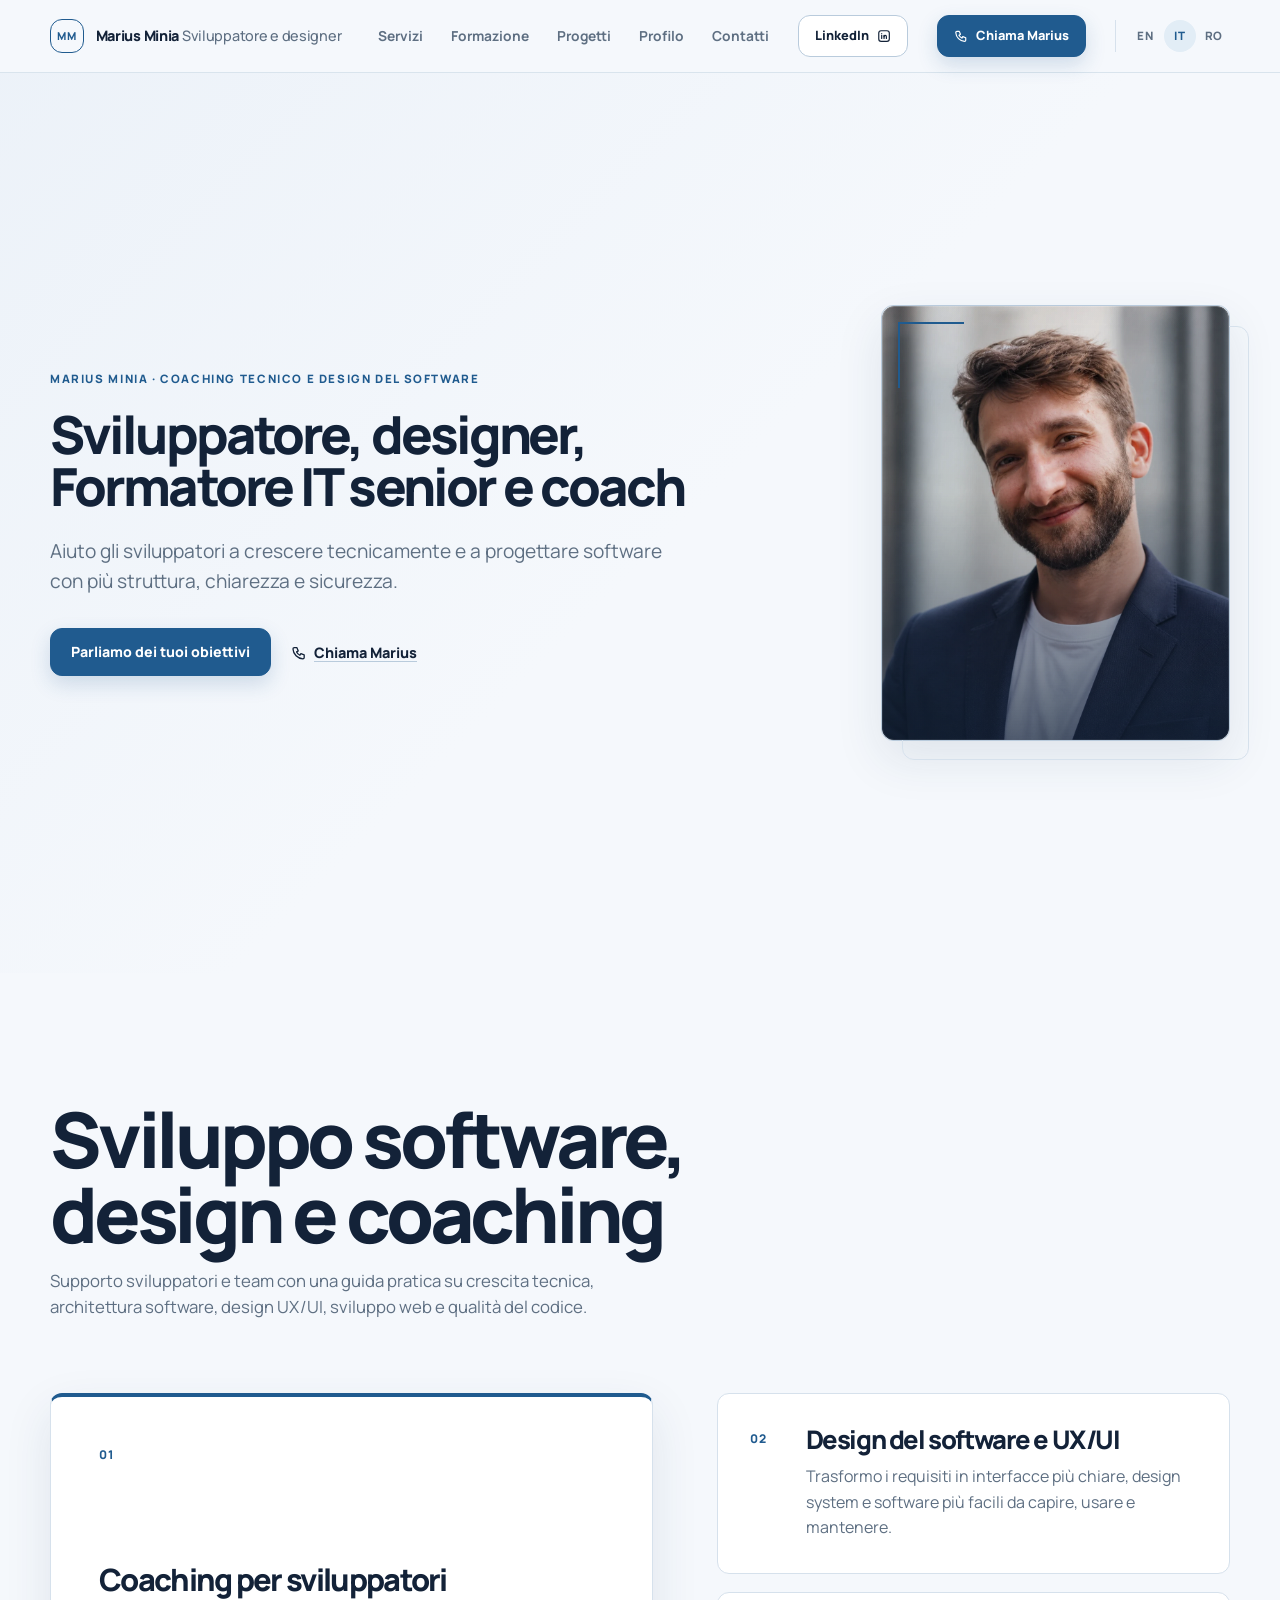
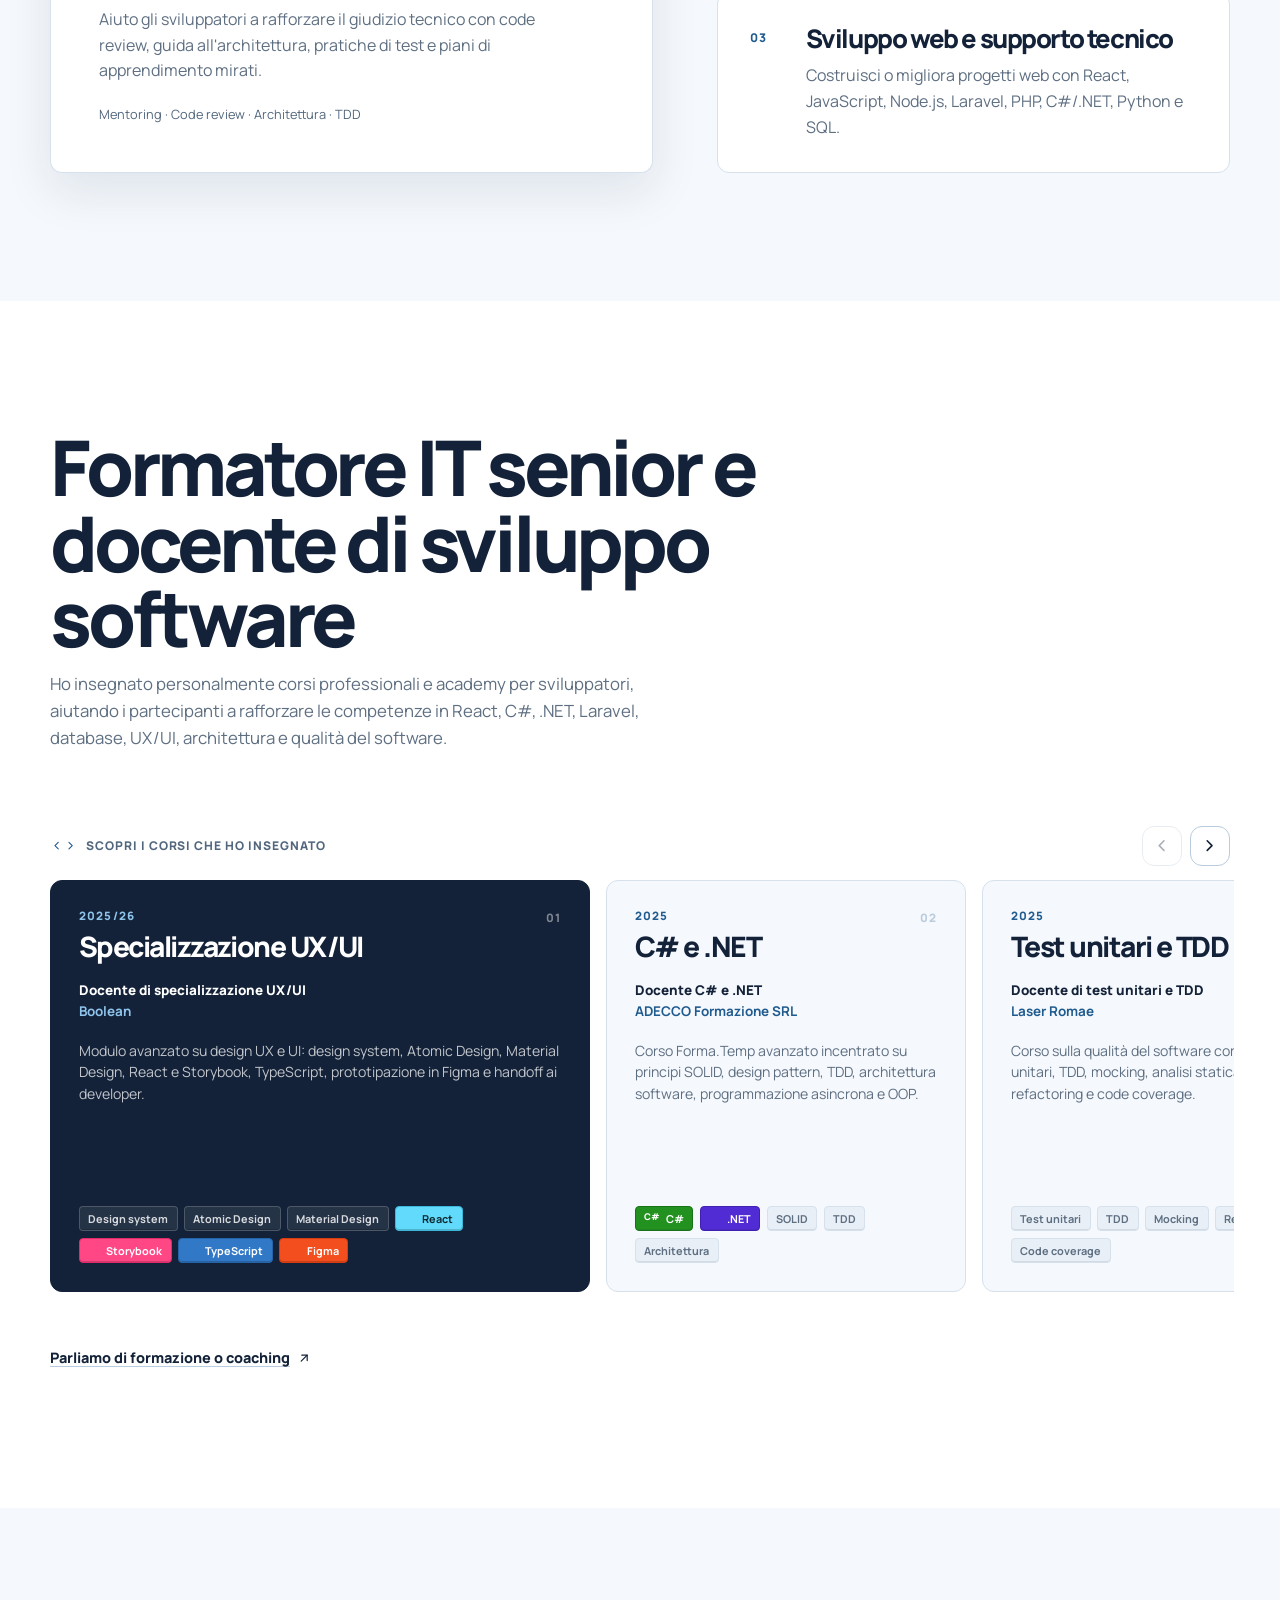
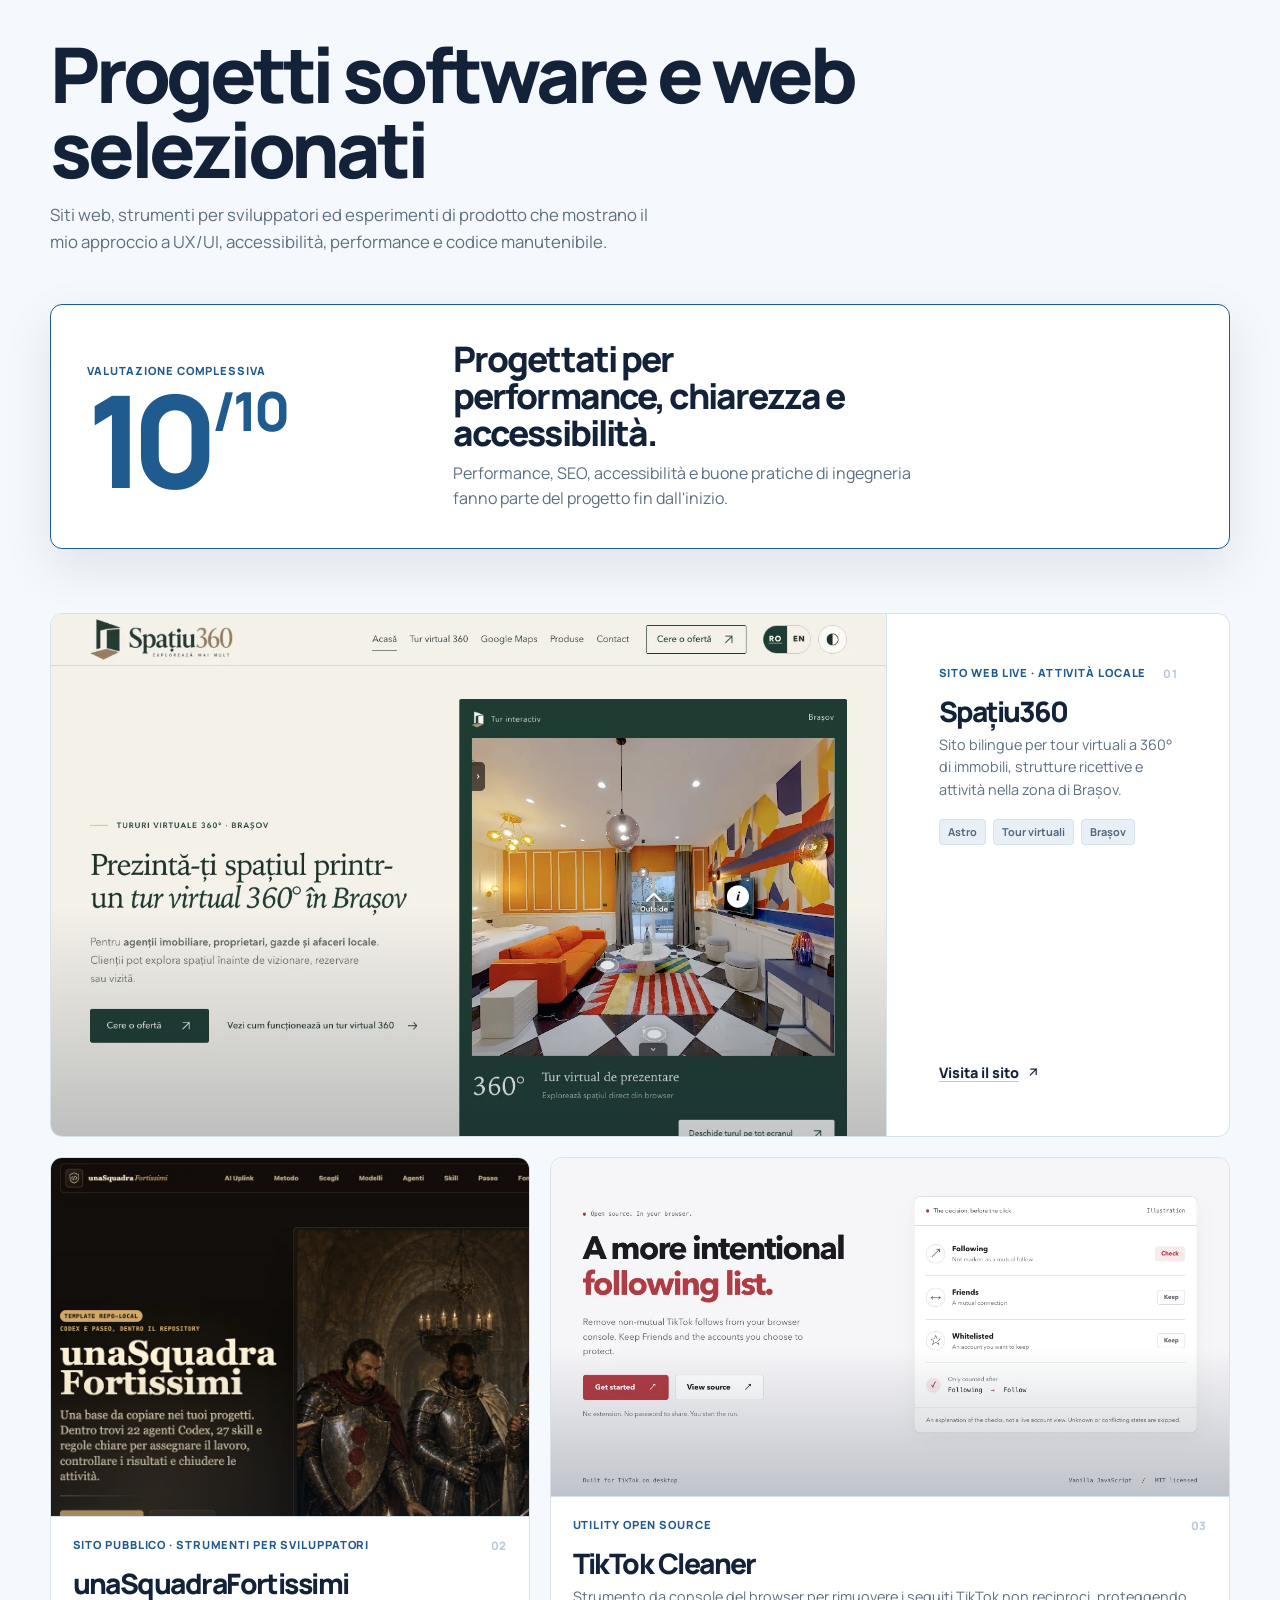
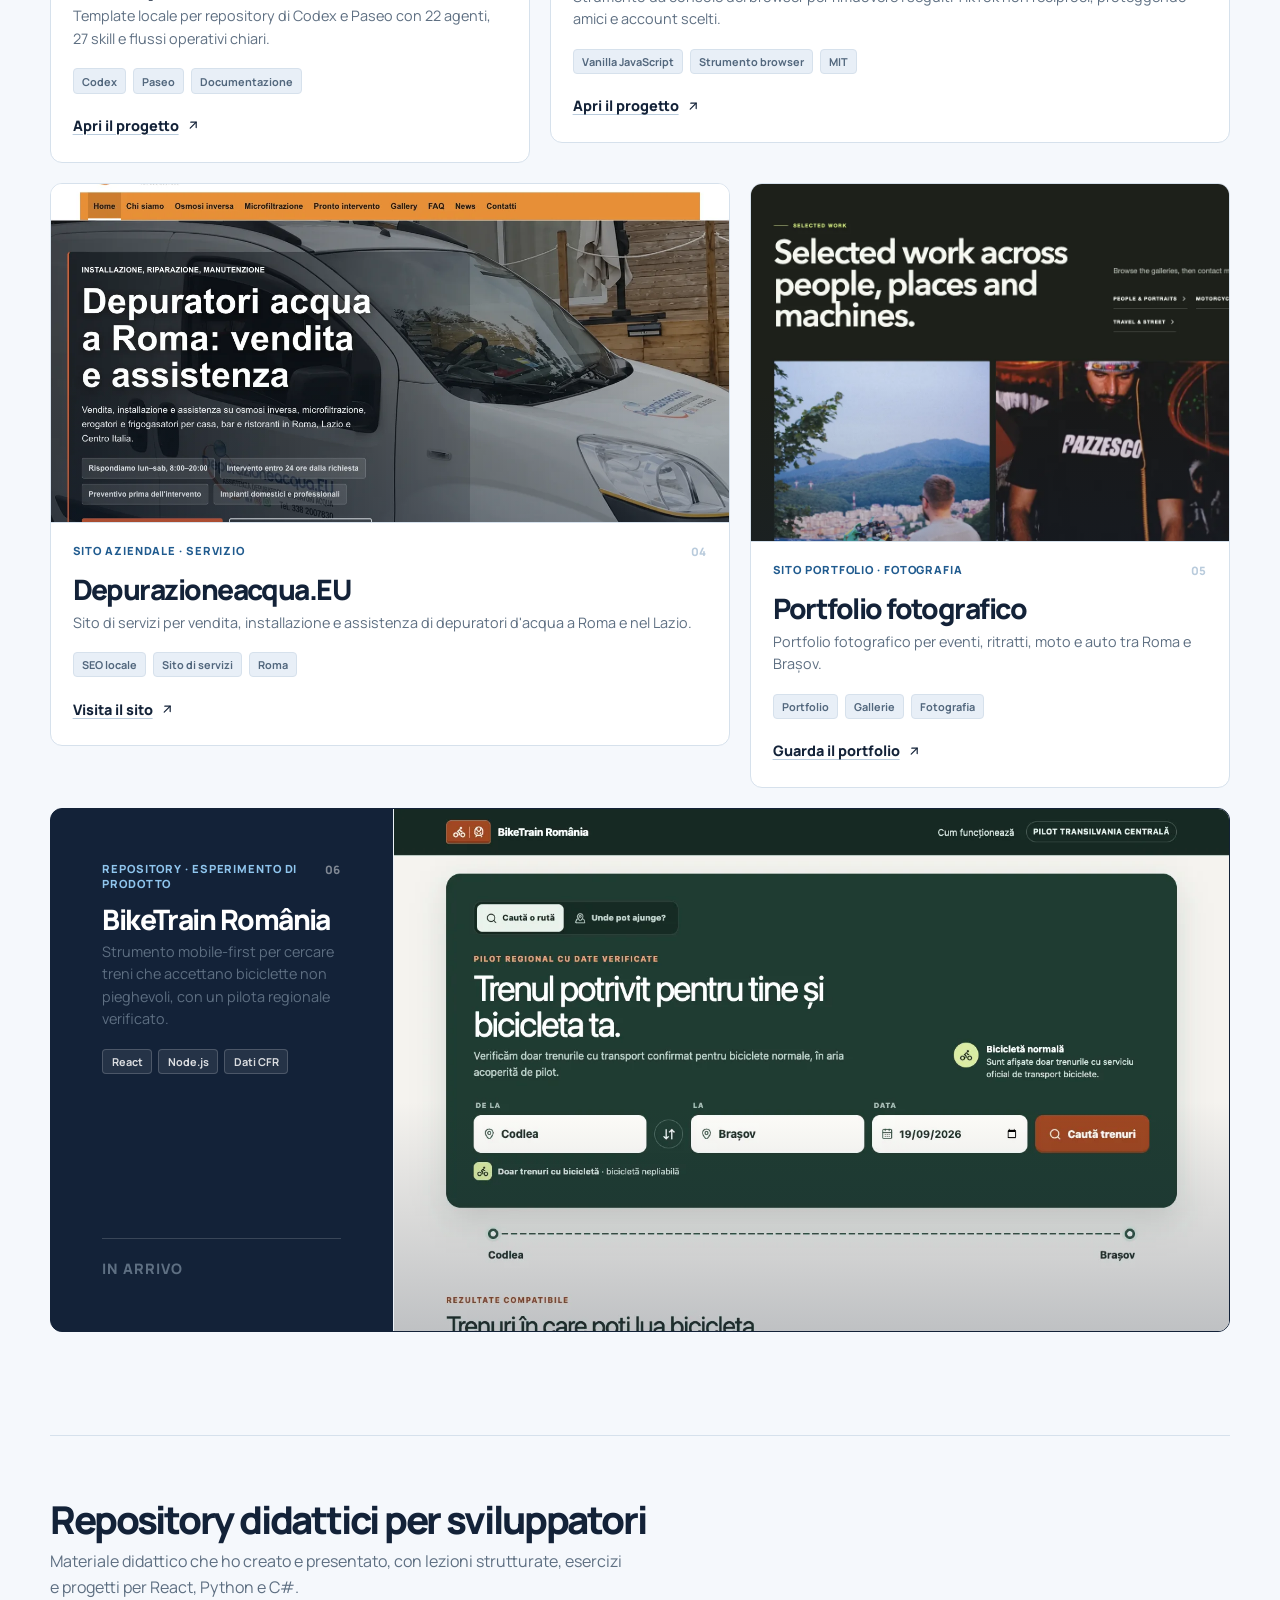
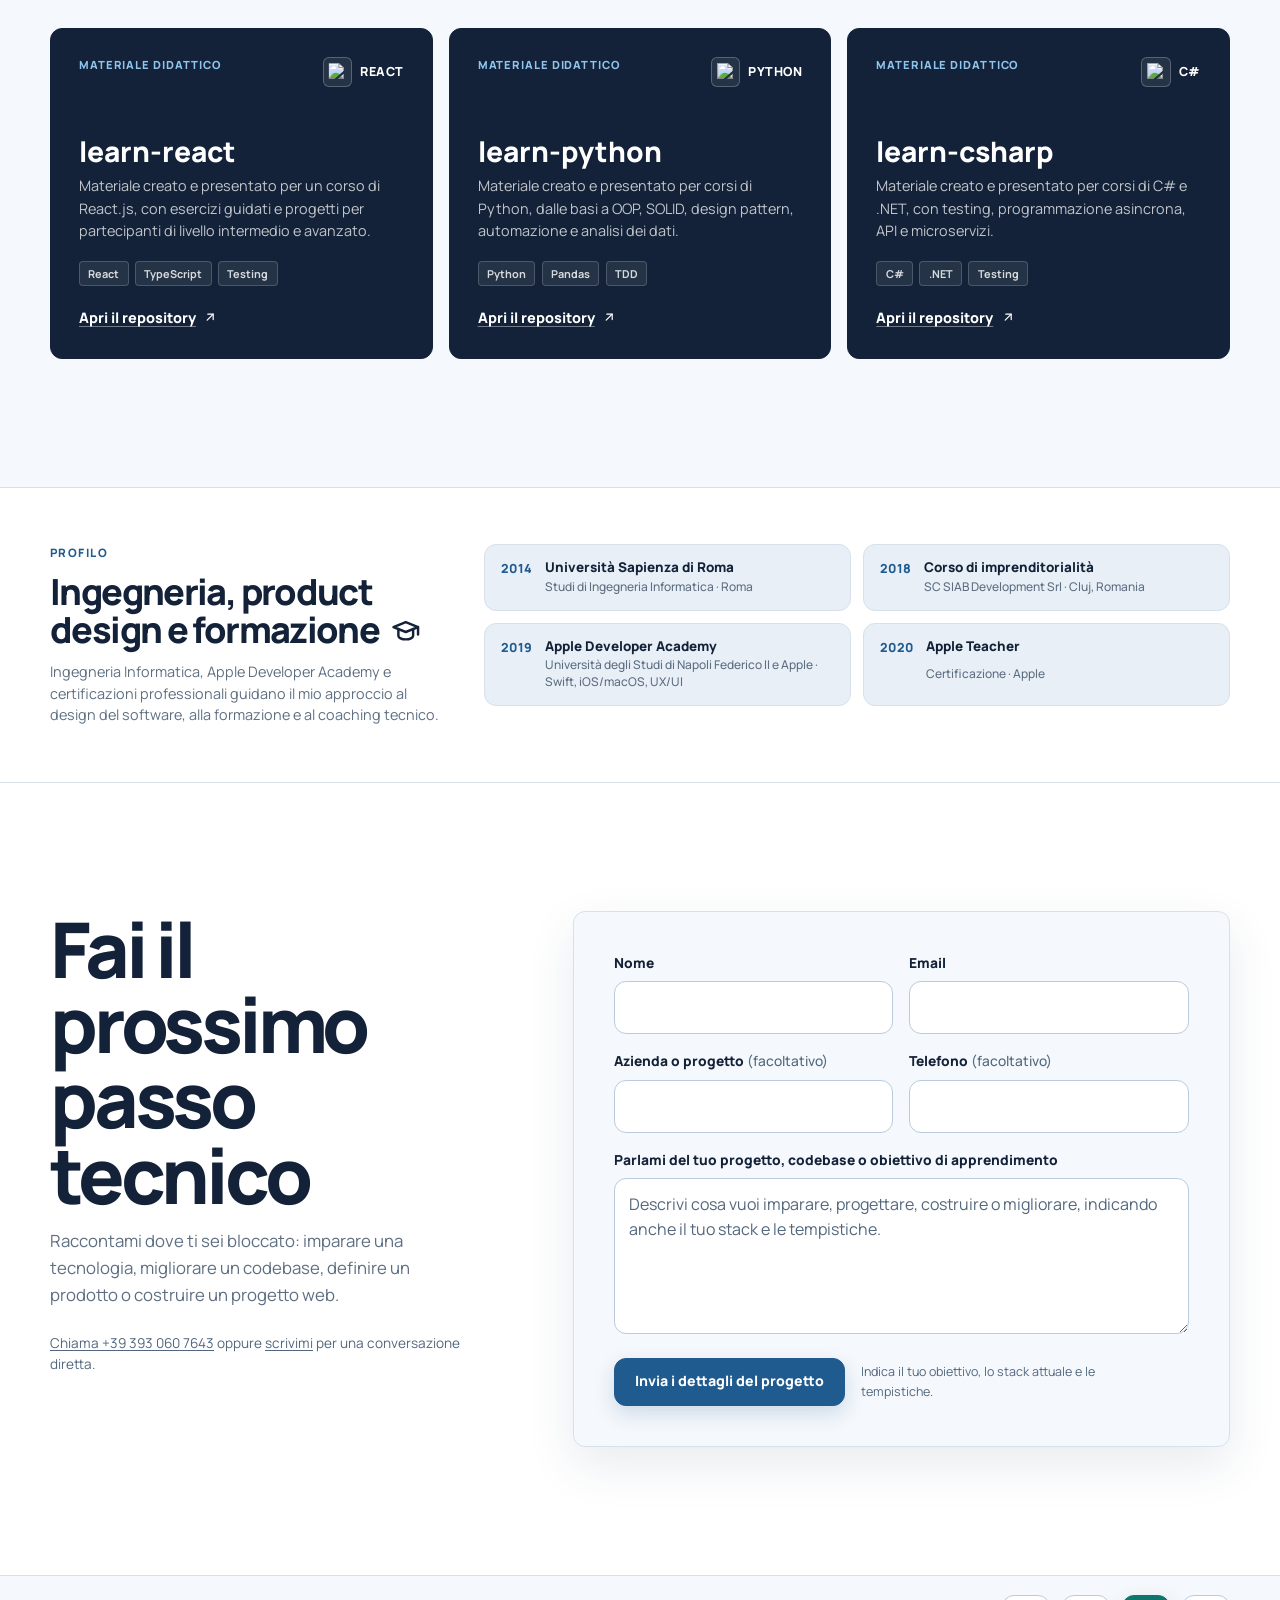
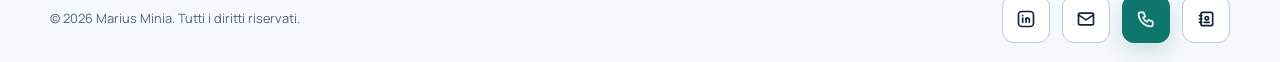
==== it/index.html @ 5aa0b81c "Add generated Italian and Romanian locale pages" ====
<!DOCTYPE html>
<html lang="it" data-locale="it">
  <head>
    <meta charset="utf-8">
    <meta name="viewport" content="width=device-width, initial-scale=1">
    <meta
      name="description"
      content="Sviluppatore, designer, formatore IT senior e coach in Romania. Aiuto sviluppatori e team a crescere con design del software, coaching e formazione pratica."
    >
    <meta name="author" content="Marius Minia">
    <meta name="robots" content="index, follow, max-snippet:-1, max-image-preview:large, max-video-preview:-1">
    <meta name="theme-color" content="#f5f8fc">
    <link rel="canonical" href="https://marius93rm.github.io/it/">
    <link rel="alternate" hreflang="en" href="https://marius93rm.github.io/">
    <link rel="alternate" hreflang="it" href="https://marius93rm.github.io/it/">
    <link rel="alternate" hreflang="ro" href="https://marius93rm.github.io/ro/">
    <link rel="alternate" hreflang="x-default" href="https://marius93rm.github.io/">
    <link rel="icon" href="../assets/images/brand/favicon.svg" type="image/svg+xml">
    <script>document.documentElement.classList.add("js");</script>
    <link rel="preload" href="../assets/fonts/Manrope-Variable.ttf" as="font" type="font/ttf" crossorigin>

    <meta property="og:type" content="website">
    <meta property="og:site_name" content="Marius Minia | Sviluppatore, designer e formatore IT">
    <meta property="og:title" content="Sviluppatore, designer e formatore IT senior | Marius Minia">
    <meta
      property="og:description"
      content="Sviluppatore, designer, formatore IT senior e coach in Romania: crescita tecnica, architettura software, UX/UI, sviluppo web e formazione pratica."
    >
    <meta property="og:url" content="https://marius93rm.github.io/it/">
    <meta property="og:locale" content="it_IT">
    <meta property="og:locale:alternate" content="en_US">
    <meta property="og:locale:alternate" content="ro_RO">
    <meta name="twitter:card" content="summary">
    <meta name="twitter:title" content="Sviluppatore, designer e formatore IT senior | Marius Minia">
    <meta
      name="twitter:description"
      content="Sviluppatore, designer, formatore IT senior e coach in Romania: crescita tecnica, architettura software, UX/UI, sviluppo web e formazione pratica."
    >

    <title>Sviluppatore, designer e formatore IT senior | Marius Minia</title>
    <link rel="stylesheet" href="../assets/css/styles.css">

    <script type="application/ld+json">
      {
        "@context": "https://schema.org",
        "@graph": [
          {
            "@type": "WebSite",
            "@id": "https://marius93rm.github.io/it/#website",
            "url": "https://marius93rm.github.io/it/",
            "name": "Marius Minia | Sviluppatore, designer e formatore IT",
            "alternateName": "Marius Minia",
            "description": "Sviluppatore, designer, formatore IT senior e coach: aiuto gli sviluppatori a crescere tecnicamente e a progettare software con più struttura e chiarezza.",
            "inLanguage": "it"
          },
          {
            "@type": "WebPage",
            "@id": "https://marius93rm.github.io/it/#webpage",
            "url": "https://marius93rm.github.io/it/",
            "name": "Sviluppatore, designer e formatore IT senior | Marius Minia",
            "description": "Sviluppatore, designer, formatore IT senior e coach in Romania: aiuto gli sviluppatori a crescere tecnicamente attraverso design del software, coaching e formazione pratica.",
            "isPartOf": {
              "@id": "https://marius93rm.github.io/it/#website"
            },
            "about": {
              "@id": "https://marius93rm.github.io/it/#person"
            },
            "mainEntity": {
              "@id": "https://marius93rm.github.io/it/#service"
            },
            "inLanguage": "it",
            "dateModified": "2026-09-25"
          },
          {
            "@type": "Person",
            "@id": "https://marius93rm.github.io/it/#person",
            "name": "Marius Minia",
            "url": "https://marius93rm.github.io/it/",
            "jobTitle": "Sviluppatore, designer, formatore IT senior, docente e coach",
            "description": "Sviluppatore, designer, formatore IT senior e coach in Romania: aiuto sviluppatori e team a crescere tecnicamente e a progettare software con più struttura e chiarezza.",
            "email": "marius93rm@gmail.com",
            "telephone": "+39 393 060 7643",
            "sameAs": [
              "https://www.linkedin.com/in/mariusminia"
            ],
            "alumniOf": [
              {
                "@type": "EducationalOrganization",
                "name": "Sapienza University of Rome"
              },
              {
                "@type": "EducationalOrganization",
                "name": "Apple Developer Academy @Unina Federico II"
              }
            ],
            "areaServed": {
              "@type": "Country",
              "name": "Romania"
            },
            "knowsLanguage": ["English", "Italian", "Romanian"],
            "hasCredential": [
              {
                "@type": "EducationalOccupationalCredential",
                "name": "Apple Teacher",
                "recognizedBy": {
                  "@type": "Organization",
                  "name": "Apple"
                }
              },
              {
                "@type": "EducationalOccupationalCredential",
                "name": "Google Digital Training: fundamentals of digital marketing",
                "recognizedBy": {
                  "@type": "Organization",
                  "name": "Google"
                }
              },
              {
                "@type": "EducationalOccupationalCredential",
                "name": "Entrepreneurship Course",
                "recognizedBy": {
                  "@type": "Organization",
                  "name": "SC SIAB Development Srl"
                }
              }
            ],
            "knowsAbout": [
              "Coaching per sviluppatori",
              "Formazione tecnica",
              "Progettazione software",
              "Architettura software",
              "Siti web",
              "Prodotti digitali",
              "Sviluppo full-stack",
              "Sviluppo web",
              "Qualità del software",
              "Database",
              "Metodologie Agile",
              "Swift",
              "Sviluppo iOS",
              "Sviluppo macOS",
              "Design UX/UI",
              "Product design",
              "Code review",
              "Sviluppo test-driven",
              "Design system",
              "Marketing digitale",
              "Insegnamento dell'informatica"
            ]
          },
          {
            "@type": "ProfessionalService",
            "@id": "https://marius93rm.github.io/it/#service",
            "name": "Coaching per sviluppatori e design del software · Marius Minia",
            "url": "https://marius93rm.github.io/it/",
            "description": "Coaching per sviluppatori, design del software, UX/UI, formazione IT e sviluppo web per sviluppatori e team in Romania e oltre.",
            "provider": {
              "@id": "https://marius93rm.github.io/it/#person"
            },
            "areaServed": {
              "@type": "Country",
              "name": "Romania"
            },
            "serviceType": [
              "Coaching per sviluppatori",
              "Design del software e architettura",
              "Design UX/UI",
              "Formazione IT",
              "Sviluppo web",
              "Supporto tecnico"
            ],
            "contactPoint": {
              "@type": "ContactPoint",
              "contactType": "richieste di progetto",
              "telephone": "+39 393 060 7643",
              "email": "marius93rm@gmail.com",
              "availableLanguage": ["English", "Italian", "Romanian"]
            }
          }
        ]
      }
    </script>
  </head>

  <body>
    <a class="skip-link" href="#main-content">Vai al contenuto</a>

    <header class="site-header" data-site-header>
      <div class="container nav-shell">
        <a class="brand" href="../it/">
          <span class="brand-mark" aria-hidden="true">MM</span>
          <span class="brand-name">Marius Minia <span>Sviluppatore e designer</span></span>
        </a>

        <nav class="primary-nav" id="primary-navigation" aria-label="Navigazione principale">
          <a href="#services">Servizi</a>
          <a href="#teaching">Formazione</a>
          <a href="#work">Progetti</a>
          <a href="#background">Profilo</a>
          <a href="#contact">Contatti</a>
          <a
            class="button button--small button--secondary"
            href="https://www.linkedin.com/in/mariusminia"
            target="_blank"
            rel="noopener noreferrer"
          >
            LinkedIn
            <svg class="icon" aria-hidden="true" focusable="false"><use href="../assets/icons/tabler-icons.svg#icon-brand-linkedin"></use></svg>
          </a>
          <a class="button button--small" href="tel:+393930607643">
            <svg class="icon" aria-hidden="true" focusable="false"><use href="../assets/icons/tabler-icons.svg#icon-phone"></use></svg>
            Chiama Marius
          </a>
          <!-- locale-switcher:start -->
          <div class="language-switcher" aria-label="Selezione della lingua">
            <span class="language-switcher-label">Lingua:</span>
            <a class="language-link" href="../" lang="en" title="English">EN</a>
            <a class="language-link is-active" href="../it/" lang="it" aria-current="page" title="Italiano">IT</a>
            <a class="language-link" href="../ro/" lang="ro" title="Rumeno">RO</a>
          </div>
          <!-- locale-switcher:end -->
        </nav>

        <button
          class="menu-toggle"
          type="button"
          aria-expanded="false"
          aria-controls="primary-navigation"
          aria-label="Apri la navigazione"
          data-menu-toggle
        >
          <span aria-hidden="true"></span>
          <span aria-hidden="true"></span>
        </button>
      </div>
    </header>

    <main id="main-content">
      <section class="hero" aria-labelledby="hero-title">
        <div class="container hero-grid">
          <div class="hero-copy">
            <p class="eyebrow">Marius Minia · Coaching tecnico e design del software</p>
            <h1 id="hero-title"><span class="hero-title-line">Sviluppatore, designer,</span> <span class="hero-title-line">Formatore IT senior e coach</span></h1>
            <p class="hero-summary">
              Aiuto gli sviluppatori a crescere tecnicamente e a progettare software con più struttura, chiarezza e sicurezza.
            </p>
            <div class="hero-actions" role="group" aria-label="Azioni principali">
              <a class="button" href="#contact">Parliamo dei tuoi obiettivi</a>
              <a class="text-link" href="tel:+393930607643">
                <svg class="icon" aria-hidden="true" focusable="false"><use href="../assets/icons/tabler-icons.svg#icon-phone"></use></svg>
                Chiama Marius
              </a>
            </div>
          </div>

          <figure class="portrait-frame" data-asset-slot="portrait">
            <picture class="portrait-media">
              <source srcset="../assets/images/portrait/marius-minia-portrait.webp" type="image/webp">
              <img
                src="../assets/images/portrait/marius-minia-portrait.png"
                alt="Marius Minia, sviluppatore, designer e formatore IT senior, con una giacca blu navy sopra una camicia bianca."
                width="1254"
                height="1254"
                loading="eager"
                fetchpriority="high"
                decoding="async"
              >
            </picture>
            <div class="portrait-overlay" aria-hidden="true"></div>
            <figcaption class="sr-only">
              Marius Minia, sviluppatore, designer e formatore IT senior.
            </figcaption>
          </figure>
        </div>
      </section>

      <section class="section section--services" id="services" aria-labelledby="services-title">
        <div class="container">
          <div class="section-heading section-heading--narrow">
            <h2 id="services-title">Sviluppo software, design e coaching</h2>
            <p>Supporto sviluppatori e team con una guida pratica su crescita tecnica, architettura software, design UX/UI, sviluppo web e qualità del codice.</p>
          </div>

          <div class="services-layout">
            <article class="service-feature">
              <span class="service-index" aria-hidden="true">01</span>
              <h3>Coaching per sviluppatori</h3>
              <p>Aiuto gli sviluppatori a rafforzare il giudizio tecnico con code review, guida all'architettura, pratiche di test e piani di apprendimento mirati.</p>
              <span class="service-slot-note">Mentoring · Code review · Architettura · TDD</span>
            </article>

            <div class="service-supporting">
              <article class="service-row">
                <span class="service-index" aria-hidden="true">02</span>
                <div>
                  <h3>Design del software e UX/UI</h3>
                  <p>Trasformo i requisiti in interfacce più chiare, design system e software più facili da capire, usare e mantenere.</p>
                </div>
              </article>

              <article class="service-row">
                <span class="service-index" aria-hidden="true">03</span>
                <div>
                  <h3>Sviluppo web e supporto tecnico</h3>
                  <p>Costruisci o migliora progetti web con React, JavaScript, Node.js, Laravel, PHP, C#/.NET, Python e SQL.</p>
                </div>
              </article>
            </div>
          </div>
        </div>
      </section>

      <section class="section section--teaching" id="teaching" aria-labelledby="teaching-title">
        <div class="container">
          <div class="section-heading">
            <h2 id="teaching-title">Formatore IT senior e docente di sviluppo software</h2>
            <p>Ho insegnato personalmente corsi professionali e academy per sviluppatori, aiutando i partecipanti a rafforzare le competenze in React, C#, .NET, Laravel, database, UX/UI, architettura e qualità del software.</p>
          </div>

          <div class="teaching-slider" data-teaching-slider>
            <div class="teaching-slider-bar">
              <p class="teaching-slider-hint">
                <span class="teaching-slider-hint-arrows" aria-hidden="true">
                  <svg class="icon" focusable="false"><use href="../assets/icons/tabler-icons.svg#icon-chevron-left"></use></svg>
                  <svg class="icon" focusable="false"><use href="../assets/icons/tabler-icons.svg#icon-chevron-right"></use></svg>
                </span>
                <span>Scopri i corsi che ho insegnato</span>
              </p>
              <div class="teaching-slider-controls" data-teaching-controls hidden>
                <button class="icon-button" type="button" data-teaching-prev aria-controls="teaching-experience-viewport" aria-label="Corso precedente">
                  <svg class="icon" aria-hidden="true" focusable="false"><use href="../assets/icons/tabler-icons.svg#icon-chevron-left"></use></svg>
                </button>
                <button class="icon-button" type="button" data-teaching-next aria-controls="teaching-experience-viewport" aria-label="Corso successivo">
                  <svg class="icon" aria-hidden="true" focusable="false"><use href="../assets/icons/tabler-icons.svg#icon-chevron-right"></use></svg>
                </button>
              </div>
            </div>

            <div id="teaching-experience-viewport" class="teaching-viewport" data-teaching-viewport tabindex="0" role="region" aria-label="Corsi insegnati da Marius Minia">
              <div class="teaching-grid" data-content-slot="courses" data-content-source="cv">
            <article class="teaching-card teaching-card--featured">
              <header class="teaching-card-header">
                <div>
                  <p class="teaching-date"><time datetime="2025">2025/26</time></p>
                  <h3>Specializzazione UX/UI</h3>
                </div>
                <span class="teaching-card-index" aria-hidden="true">01</span>
              </header>
              <p class="teaching-role">Docente di specializzazione UX/UI</p>
              <p class="teaching-institution">Boolean</p>
              <p class="teaching-description">Modulo avanzato su design UX e UI: design system, Atomic Design, Material Design, React e Storybook, TypeScript, prototipazione in Figma e handoff ai developer.</p>
              <ul class="technology-tags" aria-label="Tecnologie e argomenti trattati">
                <li>Design system</li><li>Atomic Design</li><li>Material Design</li><li data-tech="react">React</li><li data-tech="storybook">Storybook</li><li data-tech="typescript">TypeScript</li><li data-tech="figma">Figma</li>
              </ul>
            </article>

            <article class="teaching-card">
              <header class="teaching-card-header">
                <div>
                  <p class="teaching-date"><time datetime="2025">2025</time></p>
                  <h3>C# e .NET</h3>
                </div>
                <span class="teaching-card-index" aria-hidden="true">02</span>
              </header>
              <p class="teaching-role">Docente C# e .NET</p>
              <p class="teaching-institution">ADECCO Formazione SRL</p>
              <p class="teaching-description">Corso Forma.Temp avanzato incentrato su principi SOLID, design pattern, TDD, architettura software, programmazione asincrona e OOP.</p>
              <ul class="technology-tags" aria-label="Tecnologie e argomenti trattati">
                <li data-tech="csharp">C#</li><li data-tech="dotnet">.NET</li><li>SOLID</li><li>TDD</li><li>Architettura</li>
              </ul>
            </article>

            <article class="teaching-card">
              <header class="teaching-card-header">
                <div>
                  <p class="teaching-date"><time datetime="2025">2025</time></p>
                  <h3>Test unitari e TDD</h3>
                </div>
                <span class="teaching-card-index" aria-hidden="true">03</span>
              </header>
              <p class="teaching-role">Docente di test unitari e TDD</p>
              <p class="teaching-institution">Laser Romae</p>
              <p class="teaching-description">Corso sulla qualità del software con test unitari, TDD, mocking, analisi statica del codice, refactoring e code coverage.</p>
              <ul class="technology-tags" aria-label="Tecnologie e argomenti trattati">
                <li>Test unitari</li><li>TDD</li><li>Mocking</li><li>Refactoring</li><li>Code coverage</li>
              </ul>
            </article>

            <article class="teaching-card">
              <header class="teaching-card-header">
                <div>
                  <p class="teaching-date"><time datetime="2024">2024</time></p>
                  <h3>React</h3>
                </div>
                <span class="teaching-card-index" aria-hidden="true">04</span>
              </header>
              <p class="teaching-role">Docente React</p>
              <p class="teaching-institution">Boolean</p>
              <p class="teaching-description">Corso su componenti React, hook, gestione dello stato, API, React Router, interfacce dinamiche e progetti pratici.</p>
              <ul class="technology-tags" aria-label="Tecnologie e argomenti trattati">
                <li data-tech="react">React</li><li data-tech="javascript">JavaScript</li><li data-tech="node">Node.js</li><li>Hooks</li><li>APIs</li>
              </ul>
            </article>

            <article class="teaching-card">
              <header class="teaching-card-header">
                <div>
                  <p class="teaching-date"><time datetime="2023">2023</time></p>
                  <h3>Laravel</h3>
                </div>
                <span class="teaching-card-index" aria-hidden="true">05</span>
              </header>
              <p class="teaching-role">Docente Laravel</p>
              <p class="teaching-institution">Boolean</p>
              <p class="teaching-description">Modulo Laravel su PHP, routing, controller, ORM, autenticazione, API e architettura MVC, con sviluppo completo di applicazioni.</p>
              <ul class="technology-tags" aria-label="Tecnologie e argomenti trattati">
                <li data-tech="php">PHP</li><li data-tech="laravel">Laravel</li><li>MVC</li><li>APIs</li><li data-tech="vue">Vue.js</li><li data-tech="html5">HTML5</li>
              </ul>
            </article>

            <article class="teaching-card">
              <header class="teaching-card-header">
                <div>
                  <p class="teaching-date"><time datetime="2023">2023</time></p>
                  <h3>C++</h3>
                </div>
                <span class="teaching-card-index" aria-hidden="true">06</span>
              </header>
              <p class="teaching-role">Docente C++</p>
              <p class="teaching-institution">Umanaforma</p>
              <p class="teaching-description">Academy per sviluppatori su C++, programmazione a oggetti e funzionale, Git, Scrum e lavoro di squadra.</p>
              <ul class="technology-tags" aria-label="Tecnologie e argomenti trattati">
                <li data-tech="cplusplus">C++</li><li>OOP</li><li data-tech="git">Git</li><li>Scrum</li><li>Programmazione funzionale</li>
              </ul>
            </article>

            <article class="teaching-card">
              <header class="teaching-card-header">
                <div>
                  <p class="teaching-date"><time datetime="2023">2023</time></p>
                  <h3>Microsoft 365</h3>
                </div>
                <span class="teaching-card-index" aria-hidden="true">07</span>
              </header>
              <p class="teaching-role">Docente Microsoft 365</p>
              <p class="teaching-institution">Italian Motorcycling Federation</p>
              <p class="teaching-description">Corso incentrato su Word, PowerPoint ed Excel avanzati, sulle più recenti funzioni di produttività e sugli strumenti di collaborazione.</p>
              <ul class="technology-tags" aria-label="Tecnologie e argomenti trattati">
                <li data-tech="word">Word</li><li data-tech="powerpoint">PowerPoint</li><li data-tech="excel">Excel</li><li data-tech="microsoft365">Microsoft 365</li><li>Collaborazione</li>
              </ul>
            </article>

            <article class="teaching-card">
              <header class="teaching-card-header">
                <div>
                  <p class="teaching-date"><time datetime="2022">2022</time></p>
                  <h3>JavaScript e database</h3>
                </div>
                <span class="teaching-card-index" aria-hidden="true">08</span>
              </header>
              <p class="teaching-role">Docente di JavaScript e database relazionali</p>
              <p class="teaching-institution">Almaviva</p>
              <p class="teaching-description">Moduli su sintassi JavaScript, integrazione front-end, jQuery, Bootstrap, creazione e interrogazione di database MySQL e PostgreSQL.</p>
              <ul class="technology-tags" aria-label="Tecnologie e argomenti trattati">
                <li data-tech="javascript">JavaScript</li><li data-tech="jquery">jQuery</li><li data-tech="bootstrap">Bootstrap</li><li data-tech="mysql">MySQL</li><li data-tech="postgresql">PostgreSQL</li>
              </ul>
            </article>

            <article class="teaching-card">
              <header class="teaching-card-header">
                <div>
                  <p class="teaching-date"><time datetime="2022">2022</time></p>
                  <h3>MySQL e progettazione dei database</h3>
                </div>
                <span class="teaching-card-index" aria-hidden="true">09</span>
              </header>
              <p class="teaching-role">Docente di database MySQL</p>
              <p class="teaching-institution">ELIS</p>
              <p class="teaching-description">Corso su SQL e progettazione dei database: modellazione concettuale ed ER, query e performance, database relazionali e non relazionali.</p>
              <ul class="technology-tags" aria-label="Tecnologie e argomenti trattati">
                <li>SQL</li><li data-tech="mysql">MySQL</li><li data-tech="mongodb">MongoDB</li><li>NoSQL</li><li data-tech="postgresql">PostgreSQL</li>
              </ul>
            </article>

            <article class="teaching-card">
              <header class="teaching-card-header">
                <div>
                  <p class="teaching-date"><time datetime="2022">2022</time></p>
                  <h3>Database e design del software</h3>
                </div>
                <span class="teaching-card-index" aria-hidden="true">10</span>
              </header>
              <p class="teaching-role">Docente</p>
              <p class="teaching-institution">Capoweb.it sas</p>
              <p class="teaching-description">Corsi professionali Forma.Temp per clienti aziendali su database, design del software, Apache Kafka, Scrum e Docker.</p>
              <ul class="technology-tags" aria-label="Tecnologie e argomenti trattati">
                <li data-tech="mariadb">MariaDB</li><li data-tech="cassandra">CassandraDB</li><li data-tech="kafka">Kafka</li><li>Scrum</li><li data-tech="docker">Docker</li>
              </ul>
            </article>

            <article class="teaching-card">
              <header class="teaching-card-header">
                <div>
                  <p class="teaching-date"><time datetime="2021">2021</time></p>
                  <h3>Intelligenza artificiale</h3>
                </div>
                <span class="teaching-card-index" aria-hidden="true">11</span>
              </header>
              <p class="teaching-role">Docente di intelligenza artificiale</p>
              <p class="teaching-institution">SOSE</p>
              <p class="teaching-description">Corso avanzato di formazione aziendale su Python, machine learning, deep learning, data science, pandas e NumPy.</p>
              <ul class="technology-tags" aria-label="Tecnologie e argomenti trattati">
                <li data-tech="python">Python</li><li>Machine learning</li><li>Deep learning</li><li data-tech="pandas">pandas</li><li data-tech="numpy">NumPy</li>
              </ul>
            </article>

            <article class="teaching-card">
              <header class="teaching-card-header">
                <div>
                  <p class="teaching-date"><time datetime="2021">2021</time></p>
                  <h3>Sviluppo web e mobile</h3>
                </div>
                <span class="teaching-card-index" aria-hidden="true">12</span>
              </header>
              <p class="teaching-role">Docente</p>
              <p class="teaching-institution">Istituto Europeo Terzo Millennio</p>
              <p class="teaching-description">Insegnamento da remoto per diverse academy su Python, Selenium, CMS, database, sviluppo front-end, Angular, Kafka e React Native.</p>
              <ul class="technology-tags" aria-label="Tecnologie e argomenti trattati">
                <li data-tech="python">Python</li><li data-tech="selenium">Selenium</li><li data-tech="angular">Angular</li><li data-tech="git">Git</li><li data-tech="kafka">Kafka</li><li data-tech="reactnative">React Native</li>
              </ul>
            </article>

            <article class="teaching-card">
              <header class="teaching-card-header">
                <div>
                  <p class="teaching-date"><time datetime="2020">2020</time></p>
                  <h3>Java e Spring</h3>
                </div>
                <span class="teaching-card-index" aria-hidden="true">13</span>
              </header>
              <p class="teaching-role">Formatore IT</p>
              <p class="teaching-institution">Begear per ATOS · Roma</p>
              <p class="teaching-description">Corsi su programmazione a oggetti, Java, Spring Framework, UML, Agile, Design Thinking, SQL e REST.</p>
              <ul class="technology-tags" aria-label="Tecnologie e argomenti trattati">
                <li data-tech="java">Java</li><li data-tech="spring">Spring</li><li>UML</li><li>Agile</li><li>SQL</li><li>REST</li>
              </ul>
            </article>
              </div>
            </div>
            <p class="section-cta"><a class="text-link" href="#contact">Parliamo di formazione o coaching <svg class="icon icon--arrow" aria-hidden="true" focusable="false"><use href="../assets/icons/tabler-icons.svg#icon-arrow-up-right"></use></svg></a></p>
          </div>
        </div>
      </section>

      <section class="section section--work" id="work" aria-labelledby="work-title">
        <div class="container">
          <div class="section-heading section-heading--narrow">
            <h2 id="work-title">Progetti software e web selezionati</h2>
            <p>Siti web, strumenti per sviluppatori ed esperimenti di prodotto che mostrano il mio approccio a UX/UI, accessibilità, performance e codice manutenibile.</p>
          </div>

          <aside class="project-rating" aria-labelledby="project-rating-title">
            <div class="project-rating-score">
              <p class="project-rating-kicker">Valutazione complessiva</p>
              <p class="project-rating-number">10<span>/10</span></p>
            </div>
            <div class="project-rating-copy">
              <h3 id="project-rating-title">Progettati per performance, chiarezza e accessibilità.</h3>
              <p>Performance, SEO, accessibilità e buone pratiche di ingegneria fanno parte del progetto fin dall'inizio.</p>
            </div>
          </aside>

          <div class="projects-grid" data-content-slot="projects">
            <article class="project-card project-card--featured">
              <a class="project-media" href="https://spatiu360.ro/" target="_blank" rel="noopener noreferrer" aria-label="Apri il sito Spațiu360">
                <img src="../assets/images/projects/spatiu360-home.webp" alt="Screenshot desktop della home di Spațiu360 con l'hero del tour virtuale e un interno interattivo" width="1280" height="800" loading="lazy" decoding="async">
              </a>
              <div class="project-card-copy">
                <div class="project-card-topline">
                  <p class="project-type">Sito web live · attività locale</p>
                  <span class="project-card-index" aria-hidden="true">01</span>
                </div>
                <h3>Spațiu360</h3>
                <p>Sito bilingue per tour virtuali a 360° di immobili, strutture ricettive e attività nella zona di Brașov.</p>
                <ul class="project-tags" aria-label="Dettagli del progetto">
                  <li>Astro</li><li>Tour virtuali</li><li>Brașov</li>
                </ul>
                <a class="text-link" href="https://spatiu360.ro/" target="_blank" rel="noopener noreferrer">Visita il sito <svg class="icon icon--arrow" aria-hidden="true" focusable="false"><use href="../assets/icons/tabler-icons.svg#icon-arrow-up-right"></use></svg></a>
              </div>
            </article>

            <article class="project-card project-card--narrow">
              <a class="project-media" href="https://marius93rm.github.io/unaSquadraFortissimi/" target="_blank" rel="noopener noreferrer" aria-label="Apri il progetto unaSquadraFortissimi">
                <img src="../assets/images/projects/una-squadra-home.webp" alt="Screenshot desktop della home di unaSquadraFortissimi con hero e navigazione a tema medievale" width="1280" height="800" loading="lazy" decoding="async">
              </a>
              <div class="project-card-copy">
                <div class="project-card-topline">
                  <p class="project-type">Sito pubblico · strumenti per sviluppatori</p>
                  <span class="project-card-index" aria-hidden="true">02</span>
                </div>
                <h3>unaSquadraFortissimi</h3>
                <p>Template locale per repository di Codex e Paseo con 22 agenti, 27 skill e flussi operativi chiari.</p>
                <ul class="project-tags" aria-label="Dettagli del progetto">
                  <li>Codex</li><li>Paseo</li><li>Documentazione</li>
                </ul>
                <a class="text-link" href="https://marius93rm.github.io/unaSquadraFortissimi/" target="_blank" rel="noopener noreferrer">Apri il progetto <svg class="icon icon--arrow" aria-hidden="true" focusable="false"><use href="../assets/icons/tabler-icons.svg#icon-arrow-up-right"></use></svg></a>
              </div>
            </article>

            <article class="project-card project-card--wide">
              <a class="project-media" href="https://marius93rm.github.io/tiktok-non-mutual-cleaner/" target="_blank" rel="noopener noreferrer" aria-label="Apri il progetto TikTok Cleaner">
                <img src="../assets/images/projects/tiktok-cleaner-home.webp" alt="Screenshot desktop della home di TikTok Cleaner con l'hero della lista dei seguiti da rimuovere" width="1280" height="800" loading="lazy" decoding="async">
              </a>
              <div class="project-card-copy">
                <div class="project-card-topline">
                  <p class="project-type">Utility open source</p>
                  <span class="project-card-index" aria-hidden="true">03</span>
                </div>
                <h3>TikTok Cleaner</h3>
                <p>Strumento da console del browser per rimuovere i seguiti TikTok non reciproci, proteggendo amici e account scelti.</p>
                <ul class="project-tags" aria-label="Dettagli del progetto">
                  <li>Vanilla JavaScript</li><li>Strumento browser</li><li>MIT</li>
                </ul>
                <a class="text-link" href="https://marius93rm.github.io/tiktok-non-mutual-cleaner/" target="_blank" rel="noopener noreferrer">Apri il progetto <svg class="icon icon--arrow" aria-hidden="true" focusable="false"><use href="../assets/icons/tabler-icons.svg#icon-arrow-up-right"></use></svg></a>
              </div>
            </article>

            <article class="project-card project-card--wide">
              <a class="project-media" href="https://depurazioneacqua.eu/" target="_blank" rel="noopener noreferrer" aria-label="Apri il sito Depurazioneacqua.EU">
                <img src="../assets/images/projects/depurazione-acqua-home.webp" alt="Screenshot desktop della home di Depurazioneacqua.EU con l'hero del servizio di depurazione dell'acqua" width="1280" height="800" loading="lazy" decoding="async">
              </a>
              <div class="project-card-copy">
                <div class="project-card-topline">
                  <p class="project-type">Sito aziendale · servizio</p>
                  <span class="project-card-index" aria-hidden="true">04</span>
                </div>
                <h3>Depurazioneacqua.EU</h3>
                <p>Sito di servizi per vendita, installazione e assistenza di depuratori d'acqua a Roma e nel Lazio.</p>
                <ul class="project-tags" aria-label="Dettagli del progetto">
                  <li>SEO locale</li><li>Sito di servizi</li><li>Roma</li>
                </ul>
                <a class="text-link" href="https://depurazioneacqua.eu/" target="_blank" rel="noopener noreferrer">Visita il sito <svg class="icon icon--arrow" aria-hidden="true" focusable="false"><use href="../assets/icons/tabler-icons.svg#icon-arrow-up-right"></use></svg></a>
              </div>
            </article>

            <article class="project-card project-card--narrow">
              <a class="project-media" href="https://marius93rm.github.io/photo/" target="_blank" rel="noopener noreferrer" aria-label="Apri il portfolio fotografico">
                <img src="../assets/images/projects/photo-home.webp?v=gallery-20260919" alt="Screenshot desktop del portfolio fotografico con una galleria di lavori selezionati, montagne e fotografie di eventi" width="1280" height="800" loading="lazy" decoding="async">
              </a>
              <div class="project-card-copy">
                <div class="project-card-topline">
                  <p class="project-type">Sito portfolio · fotografia</p>
                  <span class="project-card-index" aria-hidden="true">05</span>
                </div>
                <h3>Portfolio fotografico</h3>
                <p>Portfolio fotografico per eventi, ritratti, moto e auto tra Roma e Brașov.</p>
                <ul class="project-tags" aria-label="Dettagli del progetto">
                  <li>Portfolio</li><li>Gallerie</li><li>Fotografia</li>
                </ul>
                <a class="text-link" href="https://marius93rm.github.io/photo/" target="_blank" rel="noopener noreferrer">Guarda il portfolio <svg class="icon icon--arrow" aria-hidden="true" focusable="false"><use href="../assets/icons/tabler-icons.svg#icon-arrow-up-right"></use></svg></a>
              </div>
            </article>

            <article class="project-card project-card--repo project-card--horizontal">
              <a class="project-media" href="https://github.com/marius93rm/travelBike" target="_blank" rel="noopener noreferrer" aria-label="Apri il repository TravelBike">
                <img src="../assets/images/projects/travelbike.webp" alt="Screenshot desktop della home di BikeTrain România con una ricerca ferroviaria da Codlea a Brașov" width="1280" height="800" loading="lazy" decoding="async">
              </a>
              <div class="project-card-copy">
                <div class="project-card-topline">
                  <p class="project-type">Repository · esperimento di prodotto</p>
                  <span class="project-card-index" aria-hidden="true">06</span>
                </div>
                <h3>BikeTrain România</h3>
                <p>Strumento mobile-first per cercare treni che accettano biciclette non pieghevoli, con un pilota regionale verificato.</p>
                <ul class="project-tags" aria-label="Dettagli del progetto">
                  <li>React</li><li>Node.js</li><li>Dati CFR</li>
                </ul>
                <p class="project-status">In arrivo</p>
              </div>
            </article>
          </div>

          <div class="learning-projects">
            <div class="learning-heading">
              <h3>Repository didattici per sviluppatori</h3>
              <p>Materiale didattico che ho creato e presentato, con lezioni strutturate, esercizi e progetti per React, Python e C#.</p>
            </div>

            <div class="learning-grid">
              <article class="learning-card">
                <div class="learning-card-topline">
                  <p class="project-type">Materiale didattico</p>
                  <span class="learning-card-language">
                    <img class="learning-card-logo" src="https://cdn.simpleicons.org/react/61DAFB?viewbox=auto" alt="Logo React" width="28" height="28" loading="lazy" decoding="async">
                    <span>React</span>
                  </span>
                </div>
                <h4>learn-react</h4>
                <p>Materiale creato e presentato per un corso di React.js, con esercizi guidati e progetti per partecipanti di livello intermedio e avanzato.</p>
                <ul class="project-tags" aria-label="Dettagli del repository">
                  <li>React</li><li>TypeScript</li><li>Testing</li>
                </ul>
                <a class="text-link" href="https://github.com/marius93rm/learn-react" target="_blank" rel="noopener noreferrer">Apri il repository <svg class="icon icon--arrow" aria-hidden="true" focusable="false"><use href="../assets/icons/tabler-icons.svg#icon-arrow-up-right"></use></svg></a>
              </article>

              <article class="learning-card">
                <div class="learning-card-topline">
                  <p class="project-type">Materiale didattico</p>
                  <span class="learning-card-language">
                    <img class="learning-card-logo" src="https://cdn.simpleicons.org/python/FFD43B?viewbox=auto" alt="Logo Python" width="28" height="28" loading="lazy" decoding="async">
                    <span>Python</span>
                  </span>
                </div>
                <h4>learn-python</h4>
                <p>Materiale creato e presentato per corsi di Python, dalle basi a OOP, SOLID, design pattern, automazione e analisi dei dati.</p>
                <ul class="project-tags" aria-label="Dettagli del repository">
                  <li>Python</li><li>Pandas</li><li>TDD</li>
                </ul>
                <a class="text-link" href="https://github.com/marius93rm/learn-python" target="_blank" rel="noopener noreferrer">Apri il repository <svg class="icon icon--arrow" aria-hidden="true" focusable="false"><use href="../assets/icons/tabler-icons.svg#icon-arrow-up-right"></use></svg></a>
              </article>

              <article class="learning-card">
                <div class="learning-card-topline">
                  <p class="project-type">Materiale didattico</p>
                  <span class="learning-card-language">
                    <img class="learning-card-logo" src="https://cdn.jsdelivr.net/gh/devicons/devicon@v2.16.0/icons/csharp/csharp-original.svg" alt="Logo C sharp" width="28" height="28" loading="lazy" decoding="async">
                    <span>C#</span>
                  </span>
                </div>
                <h4>learn-csharp</h4>
                <p>Materiale creato e presentato per corsi di C# e .NET, con testing, programmazione asincrona, API e microservizi.</p>
                <ul class="project-tags" aria-label="Dettagli del repository">
                  <li>C#</li><li>.NET</li><li>Testing</li>
                </ul>
                <a class="text-link" href="https://github.com/marius93rm/learn-csharp" target="_blank" rel="noopener noreferrer">Apri il repository <svg class="icon icon--arrow" aria-hidden="true" focusable="false"><use href="../assets/icons/tabler-icons.svg#icon-arrow-up-right"></use></svg></a>
              </article>
            </div>
          </div>
        </div>
      </section>

      <section class="technology-strip education-strip" id="background" aria-labelledby="education-title">
        <div class="container technology-inner">
          <div class="education-heading">
            <p class="education-kicker">Profilo</p>
            <h2 id="education-title">Ingegneria, product design e formazione <svg class="section-icon" aria-hidden="true" focusable="false"><use href="../assets/icons/tabler-icons.svg#icon-school"></use></svg></h2>
            <p>Ingegneria Informatica, Apple Developer Academy e certificazioni professionali guidano il mio approccio al design del software, alla formazione e al coaching tecnico.</p>
          </div>
          <ol class="profile-highlights" data-content-slot="education" data-content-source="cv" aria-label="Formazione e certificazioni selezionate">
            <li>
              <span class="profile-highlight-year">2014</span>
              <span class="profile-highlight-title">Università Sapienza di Roma</span>
              <span class="profile-highlight-detail">Studi di Ingegneria Informatica · Roma</span>
            </li>
            <li>
              <span class="profile-highlight-year">2018</span>
              <span class="profile-highlight-title">Corso di imprenditorialità</span>
              <span class="profile-highlight-detail">SC SIAB Development Srl · Cluj, Romania</span>
            </li>
            <li>
              <span class="profile-highlight-year">2019</span>
              <span class="profile-highlight-title">Apple Developer Academy</span>
              <span class="profile-highlight-detail">Università degli Studi di Napoli Federico II e Apple · Swift, iOS/macOS, UX/UI</span>
            </li>
            <li>
              <span class="profile-highlight-year">2020</span>
              <span class="profile-highlight-title">Apple Teacher</span>
              <span class="profile-highlight-detail">Certificazione · Apple</span>
            </li>
          </ol>
        </div>
      </section>

      <section class="section section--contact" id="contact" aria-labelledby="contact-title">
        <div class="container contact-grid">
          <div class="contact-copy">
            <h2 id="contact-title">Fai il prossimo passo tecnico</h2>
            <p>
              Raccontami dove ti sei bloccato: imparare una tecnologia, migliorare un codebase, definire un prodotto o costruire un progetto web.
            </p>
            <p class="contact-note"><a href="tel:+393930607643">Chiama +39 393 060 7643</a> oppure <a href="mailto:marius93rm@gmail.com">scrivimi</a> per una conversazione diretta.</p>
          </div>

          <form
            class="contact-form"
            action="https://formspree.io/f/REPLACE_WITH_FORM_ID"
            method="post"
            target="_top"
            data-contact-form
          >
            <div class="form-field">
              <label for="name">Nome</label>
              <input id="name" name="name" type="text" autocomplete="name" required>
            </div>

            <div class="form-field">
              <label for="email">Email</label>
              <input id="email" name="email" type="email" autocomplete="email" required>
            </div>

            <div class="form-field">
              <label for="company">Azienda o progetto <span>(facoltativo)</span></label>
              <input id="company" name="company" type="text" autocomplete="organization">
            </div>

            <div class="form-field">
              <label for="phone">Telefono <span>(facoltativo)</span></label>
              <input id="phone" name="phone" type="tel" autocomplete="tel">
            </div>

            <div class="form-field form-field--wide">
              <label for="message">Parlami del tuo progetto, codebase o obiettivo di apprendimento</label>
              <textarea id="message" name="message" rows="5" placeholder="Descrivi cosa vuoi imparare, progettare, costruire o migliorare, indicando anche il tuo stack e le tempistiche." required></textarea>
            </div>

            <div class="form-actions">
              <button class="button" type="submit">Invia i dettagli del progetto</button>
              <p class="form-help">Indica il tuo obiettivo, lo stack attuale e le tempistiche.</p>
            </div>
          </form>
        </div>
      </section>
    </main>

    <footer class="site-footer">
      <div class="container footer-inner">
        <p>© 2026 Marius Minia. Tutti i diritti riservati.</p>
        <div class="footer-actions" role="group" aria-label="Link di contatto">
          <a
            class="footer-icon-button"
            href="https://www.linkedin.com/in/mariusminia"
            target="_blank"
            rel="noopener noreferrer"
            aria-label="LinkedIn"
            title="LinkedIn"
          >
            <svg class="footer-icon" aria-hidden="true" focusable="false"><use href="../assets/icons/tabler-icons.svg#icon-brand-linkedin"></use></svg>
          </a>
          <a
            class="footer-icon-button"
            href="mailto:marius93rm@gmail.com"
            aria-label="Scrivi a Marius"
            title="Email"
          >
            <svg class="footer-icon" aria-hidden="true" focusable="false"><use href="../assets/icons/tabler-icons.svg#icon-mail"></use></svg>
          </a>
          <a
            class="footer-icon-button footer-icon-button--phone"
            href="tel:+393930607643"
            aria-label="Chiama Marius"
            title="Telefono"
          >
            <svg class="footer-icon" aria-hidden="true" focusable="false"><use href="../assets/icons/tabler-icons.svg#icon-phone"></use></svg>
          </a>
          <a
            class="footer-icon-button"
            href="#contact"
            aria-label="Contatta Marius"
            title="Contatti"
          >
            <svg class="footer-icon" aria-hidden="true" focusable="false"><use href="../assets/icons/tabler-icons.svg#icon-address-book"></use></svg>
          </a>
        </div>
      </div>
    </footer>

    <script src="../assets/js/site.js" defer></script>
  </body>
</html>
---- assets/css/styles.css ----
/* Design tokens and font */

@font-face {
  font-family: "Manrope";
  src: url("../fonts/Manrope-Variable.ttf") format("truetype");
  font-style: normal;
  font-weight: 200 800;
  font-display: swap;
}

:root {
  --canvas: #f5f8fc;
  --surface: #ffffff;
  --surface-muted: #e8eff7;
  --ink: #132238;
  --ink-soft: #5e6f82;
  --ink-faint: #52677d;
  --border: #d6e1ec;
  --border-strong: #b9cbdc;
  --accent: #205b8f;
  --accent-deep: #17466e;
  --accent-soft: #e2edf6;
  --phone: #0f766e;
  --phone-deep: #0b5f59;
  --focus: #205b8f;
  --shadow-soft: 0 18px 48px rgba(28, 57, 86, 0.1);
  --shadow-button: 0 8px 20px rgba(32, 91, 143, 0.18);
  --radius: 12px;
  --container: 1180px;
  --header-height: 72px;
}

/* Global foundation */

* {
  box-sizing: border-box;
}

[hidden] {
  display: none !important;
}

html {
  background: var(--canvas);
  color: var(--ink);
  scroll-behavior: smooth;
}

body {
  margin: 0;
  min-width: 320px;
  overflow-x: hidden;
  background: var(--canvas);
  color: var(--ink);
  font-family: "Manrope", "Avenir Next", "Segoe UI", sans-serif;
  font-size: 1rem;
  line-height: 1.6;
  text-rendering: optimizeLegibility;
}

section[id] {
  scroll-margin-top: calc(var(--header-height) + 1rem);
}

img,
svg {
  display: block;
  max-width: 100%;
}

.icon {
  width: 1.1em;
  height: 1.1em;
  flex: 0 0 auto;
  stroke-width: 2;
}

.icon--arrow {
  width: 1em;
  height: 1em;
}

a {
  color: inherit;
  text-decoration-thickness: 0.08em;
  text-underline-offset: 0.18em;
}

button,
input,
textarea {
  font: inherit;
}

button,
a {
  -webkit-tap-highlight-color: transparent;
}

button {
  cursor: pointer;
}

button:disabled {
  cursor: not-allowed;
}

:focus-visible {
  outline: 3px solid var(--focus);
  outline-offset: 4px;
}

.container {
  width: min(calc(100% - 2rem), var(--container));
  margin-inline: auto;
}

/* Visually hidden content that remains available to assistive technology. */
.sr-only {
  position: absolute;
  width: 1px;
  height: 1px;
  padding: 0;
  margin: -1px;
  overflow: hidden;
  clip: rect(0, 0, 0, 0);
  white-space: nowrap;
  border: 0;
}

/* Shared links and controls */

.skip-link {
  position: fixed;
  top: 0.75rem;
  left: 0.75rem;
  z-index: 30;
  padding: 0.75rem 1rem;
  border-radius: var(--radius);
  background: var(--ink);
  color: var(--surface);
  transform: translateY(-180%);
  transition: transform 180ms ease;
}

.skip-link:focus {
  transform: translateY(0);
}

.site-header {
  position: sticky;
  top: 0;
  z-index: 20;
  min-height: var(--header-height);
  border-bottom: 1px solid rgba(214, 225, 236, 0.9);
  background: rgba(245, 248, 252, 0.94);
  backdrop-filter: blur(16px);
}

.nav-shell {
  display: flex;
  min-height: var(--header-height);
  align-items: center;
  justify-content: space-between;
  gap: 1.5rem;
}

.brand {
  display: inline-flex;
  min-height: 44px;
  align-items: center;
  gap: 0.7rem;
  color: var(--ink);
  font-size: 0.9rem;
  font-weight: 800;
  letter-spacing: -0.02em;
  text-decoration: none;
  white-space: nowrap;
}

.brand-mark {
  display: inline-grid;
  width: 2.15rem;
  height: 2.15rem;
  place-items: center;
  border: 1px solid var(--accent);
  border-radius: var(--radius);
  color: var(--accent);
  font-size: 0.68rem;
  letter-spacing: 0.08em;
}

.brand-name span {
  color: var(--ink-soft);
  font-weight: 500;
}

.primary-nav {
  display: flex;
  align-items: center;
  gap: clamp(1rem, 2.2vw, 2rem);
  color: var(--ink-soft);
  font-size: 0.86rem;
  font-weight: 700;
}

.primary-nav a {
  text-decoration: none;
  transition: color 180ms ease;
}

.primary-nav a:not(.button):hover,
.primary-nav a:not(.button):focus-visible {
  color: var(--accent);
}

.language-switcher {
  display: inline-flex;
  align-items: center;
  gap: 0.15rem;
  padding-left: 0.85rem;
  border-left: 1px solid var(--border);
  font-size: 0.72rem;
  letter-spacing: 0.06em;
}

.language-notice {
  border-bottom: 1px solid var(--border);
  background: var(--accent-soft);
  color: var(--ink-soft);
}

.language-notice-content {
  display: flex;
  align-items: center;
  justify-content: space-between;
  gap: 0.5rem 1.5rem;
  padding-block: 0.65rem;
  font-size: 0.86rem;
}

.language-notice-message {
  margin: 0;
}

.language-notice-actions {
  display: flex;
  flex-wrap: wrap;
  align-items: center;
  gap: 0.5rem 1rem;
}

.language-notice-link {
  color: var(--accent);
  font-weight: 800;
  text-underline-offset: 0.2em;
}

.language-notice-dismiss {
  min-height: 40px;
  padding: 0.35rem 0;
  border: 0;
  background: transparent;
  color: inherit;
  font: inherit;
  text-decoration: underline;
  text-underline-offset: 0.2em;
  cursor: pointer;
}

.language-switcher-label {
  position: absolute;
  width: 1px;
  height: 1px;
  padding: 0;
  overflow: hidden;
  clip: rect(0, 0, 0, 0);
  white-space: nowrap;
  border: 0;
}

.primary-nav .language-link {
  display: inline-flex;
  min-height: 32px;
  min-width: 32px;
  align-items: center;
  justify-content: center;
  padding: 0.25rem 0.35rem;
  border-radius: 999px;
  color: var(--ink-soft);
  font-weight: 800;
  text-decoration: none;
  transition: color 180ms ease, background-color 180ms ease;
}

.primary-nav .language-link:hover,
.primary-nav .language-link:focus-visible,
.primary-nav .language-link.is-active {
  background: var(--accent-soft);
  color: var(--accent);
}

.button {
  display: inline-flex;
  min-height: 48px;
  align-items: center;
  justify-content: center;
  gap: 0.55rem;
  padding: 0.75rem 1.25rem;
  border: 1px solid var(--accent);
  border-radius: var(--radius);
  background: var(--accent);
  color: var(--surface);
  font-size: 0.88rem;
  font-weight: 800;
  line-height: 1.2;
  text-align: center;
  text-decoration: none;
  box-shadow: var(--shadow-button);
  transition: background-color 180ms ease, border-color 180ms ease, transform 180ms ease,
    box-shadow 180ms ease;
}

.button:hover {
  border-color: var(--accent-deep);
  background: var(--accent-deep);
  box-shadow: 0 10px 24px rgba(32, 91, 143, 0.24);
  transform: translateY(-1px);
}

.button:active {
  box-shadow: none;
  transform: translateY(1px) scale(0.99);
}

.button--small {
  min-height: 42px;
  padding: 0.6rem 1rem;
  font-size: 0.8rem;
}

.button--secondary {
  border-color: var(--border-strong);
  background: var(--surface);
  color: var(--ink);
  box-shadow: none;
}

.button--secondary:hover {
  border-color: var(--accent);
  background: var(--accent-soft);
  color: var(--accent);
  box-shadow: none;
}

.text-link {
  display: inline-flex;
  min-height: 44px;
  align-items: center;
  gap: 0.45rem;
  color: var(--ink);
  font-size: 0.9rem;
  font-weight: 800;
  text-decoration-color: var(--border-strong);
  transition: color 180ms ease, text-decoration-color 180ms ease;
}

.text-link:hover {
  color: var(--accent);
  text-decoration-color: var(--accent);
}

.menu-toggle {
  display: none;
  width: 44px;
  height: 44px;
  padding: 0.65rem;
  border: 1px solid var(--border);
  border-radius: var(--radius);
  background: var(--surface);
}

.menu-toggle span {
  display: block;
  width: 100%;
  height: 2px;
  margin: 0.3rem 0;
  background: var(--ink);
  transition: transform 180ms ease, opacity 180ms ease;
}

/* Hero */

.hero {
  position: relative;
  display: flex;
  min-height: 100dvh;
  align-items: center;
  overflow: hidden;
  background: var(--canvas);
}

.hero::before {
  position: absolute;
  inset: 0;
  z-index: 0;
  background: linear-gradient(135deg, rgba(232, 239, 247, 0.68), transparent 52%);
  content: "";
  pointer-events: none;
}

.hero-grid {
  position: relative;
  z-index: 1;
  display: grid;
  min-height: 100dvh;
  grid-template-columns: minmax(0, 1.5fr) minmax(300px, 0.72fr);
  align-items: center;
  gap: clamp(3rem, 8vw, 8rem);
  padding-block: clamp(5.5rem, 10vw, 7rem);
}

.hero-copy {
  max-width: 760px;
}

.eyebrow {
  margin: 0 0 1.25rem;
  color: var(--accent);
  font-size: 0.72rem;
  font-weight: 800;
  letter-spacing: 0.14em;
  text-transform: uppercase;
}

h1,
h2,
h3,
p {
  margin-top: 0;
}

h1,
h2,
h3 {
  color: var(--ink);
  letter-spacing: -0.055em;
}

h1 {
  max-width: none;
  margin-bottom: 1.5rem;
  font-size: clamp(2.75rem, 4.1vw, 3.5rem);
  font-weight: 800;
  line-height: 1;
}

.hero-title-line {
  display: block;
}

.hero-summary {
  max-width: 39rem;
  margin-bottom: 2rem;
  color: var(--ink-soft);
  font-size: clamp(1.05rem, 1.5vw, 1.28rem);
  line-height: 1.55;
}

.hero-actions {
  display: flex;
  flex-wrap: wrap;
  align-items: center;
  gap: 1.25rem;
}

.portrait-frame {
  position: relative;
  isolation: isolate;
  width: 100%;
  max-width: 360px;
  aspect-ratio: 4 / 5;
  margin: 0 0 0 auto;
  border: 1px solid var(--border-strong);
  border-radius: var(--radius);
  background: var(--surface);
  box-shadow: var(--shadow-soft);
}

.portrait-frame::before,
.portrait-frame::after {
  position: absolute;
  content: "";
  pointer-events: none;
}

.portrait-frame::before {
  top: 1.25rem;
  right: -1.25rem;
  bottom: -1.25rem;
  left: 1.25rem;
  z-index: -1;
  border: 1px solid var(--border);
  border-radius: var(--radius);
}

.portrait-frame::after {
  top: 1rem;
  left: 1rem;
  z-index: 2;
  width: 4rem;
  height: 4rem;
  border-top: 2px solid var(--accent);
  border-left: 2px solid var(--accent);
}

.portrait-media,
.portrait-media img,
.portrait-overlay {
  position: absolute;
  inset: 0;
  display: block;
  width: 100%;
  height: 100%;
  border-radius: inherit;
}

.portrait-media {
  z-index: 0;
  overflow: hidden;
}

.portrait-media img {
  object-fit: cover;
  object-position: 50% 40%;
}

.portrait-overlay {
  z-index: 1;
  background:
    linear-gradient(180deg, rgba(19, 34, 56, 0.02) 0%, rgba(19, 34, 56, 0.04) 43%, rgba(19, 34, 56, 0.68) 100%),
    linear-gradient(105deg, rgba(32, 91, 143, 0.16) 0%, transparent 48%, rgba(19, 34, 56, 0.22) 100%);
  pointer-events: none;
}

.portrait-media::after {
  position: absolute;
  inset: 0;
  border: 1px solid rgba(255, 255, 255, 0.24);
  border-radius: inherit;
  content: "";
  pointer-events: none;
}

/* Education strip */

.technology-strip {
  border-top: 1px solid var(--border);
  border-bottom: 1px solid var(--border);
  background: var(--surface);
}

.technology-inner {
  display: grid;
  grid-template-columns: 0.35fr 1fr;
  align-items: center;
  gap: 2rem;
  padding-block: 1.35rem;
}

.profile-highlights {
  display: grid;
  grid-template-columns: repeat(2, minmax(0, 1fr));
  gap: 0.75rem;
  margin: 0;
  padding: 0;
  list-style: none;
}

.profile-highlights li {
  display: grid;
  grid-template-columns: auto 1fr;
  gap: 0.15rem 0.75rem;
  min-height: 100%;
  padding: 0.9rem 1rem;
  border: 1px solid var(--border);
  border-radius: var(--radius);
  background: var(--surface-muted);
  color: var(--ink);
  font-size: 0.82rem;
  font-weight: 700;
}

.education-strip .technology-inner {
  grid-template-columns: minmax(220px, 0.7fr) minmax(0, 1.3fr);
  align-items: start;
  padding-block: clamp(2rem, 5vw, 3.5rem);
}

.education-heading {
  max-width: 28rem;
}

.education-kicker {
  margin-bottom: 0.65rem;
  color: var(--accent);
  font-size: 0.72rem;
  font-weight: 800;
  letter-spacing: 0.13em;
  text-transform: uppercase;
}

.education-heading h2 {
  margin: 0 0 0.8rem;
  color: var(--ink);
  font-size: clamp(1.55rem, 3vw, 2.25rem);
  font-weight: 800;
  letter-spacing: -0.045em;
  line-height: 1.05;
  text-transform: none;
}

.section-icon {
  display: inline-block;
  width: 0.82em;
  height: 0.82em;
  margin-left: 0.18em;
  vertical-align: -0.08em;
}

.education-heading > p:last-child {
  margin-bottom: 0;
  color: var(--ink-soft);
  font-size: 0.9rem;
  line-height: 1.5;
}

.profile-highlight-year {
  grid-row: span 2;
  color: var(--accent);
  font-size: 0.78rem;
  font-weight: 800;
  letter-spacing: 0.04em;
}

.profile-highlight-title {
  color: var(--ink);
  font-size: 0.84rem;
  font-weight: 800;
  line-height: 1.25;
}

.profile-highlight-detail {
  color: var(--ink-soft);
  font-size: 0.75rem;
  font-weight: 500;
  line-height: 1.4;
}

/* Content sections */

.section {
  padding-block: clamp(5rem, 10vw, 9rem);
}

.section--services,
.section--work {
  background: var(--canvas);
}

.section--teaching,
.section--contact {
  background: var(--surface);
}

.section-heading {
  max-width: 740px;
  margin-bottom: clamp(2.5rem, 6vw, 4.5rem);
}

.section-heading--narrow {
  max-width: 860px;
}

.section-heading h2,
.contact-copy h2 {
  margin-bottom: 1rem;
  font-size: clamp(2.7rem, 6vw, 5rem);
  font-weight: 800;
  line-height: 0.98;
}

.section-heading p,
.contact-copy p {
  max-width: 62ch;
  margin-bottom: 0;
  color: var(--ink-soft);
  font-size: 1.05rem;
}

.section--work .section-heading {
  margin-bottom: clamp(2rem, 4vw, 3rem);
}

.project-rating {
  display: grid;
  grid-template-columns: minmax(220px, 0.58fr) minmax(0, 1.42fr);
  gap: clamp(1.5rem, 5vw, 4.5rem);
  align-items: center;
  margin-bottom: clamp(2.5rem, 5vw, 4rem);
  padding: clamp(1.35rem, 3vw, 2.25rem);
  border: 1px solid var(--accent);
  border-radius: var(--radius);
  background: var(--surface);
  box-shadow: var(--shadow-soft);
}

.project-rating-kicker {
  margin: 0 0 0.75rem;
  color: var(--accent);
  font-size: 0.7rem;
  font-weight: 800;
  letter-spacing: 0.08em;
  line-height: 1.35;
  text-transform: uppercase;
}

.project-rating-number {
  margin: 0;
  color: var(--accent);
  font-size: clamp(4.5rem, 10vw, 8rem);
  font-weight: 800;
  letter-spacing: -0.1em;
  line-height: 0.78;
}

.project-rating-number span {
  display: inline-block;
  margin-left: 0.12em;
  font-size: 0.42em;
  letter-spacing: -0.05em;
  vertical-align: top;
}

.project-rating-copy h3 {
  max-width: 18ch;
  margin-bottom: 0.55rem;
  font-size: clamp(1.45rem, 3vw, 2.2rem);
  font-weight: 800;
  line-height: 1.05;
}

.project-rating-copy > p {
  max-width: 46ch;
  margin: 0;
  color: var(--ink-soft);
}

/* Services */

.services-layout {
  display: grid;
  grid-template-columns: minmax(0, 1.08fr) minmax(0, 0.92fr);
  gap: clamp(1.5rem, 5vw, 5rem);
  align-items: stretch;
}

.service-feature,
.service-row {
  border: 1px solid var(--border);
  border-radius: var(--radius);
  background: var(--surface);
}

.service-feature {
  display: flex;
  min-height: 380px;
  flex-direction: column;
  justify-content: flex-end;
  padding: clamp(1.5rem, 4vw, 3rem);
  border-top: 4px solid var(--accent);
  box-shadow: var(--shadow-soft);
}

.service-index {
  display: block;
  margin-bottom: auto;
  color: var(--accent);
  font-size: 0.75rem;
  font-weight: 800;
  letter-spacing: 0.08em;
}

.service-feature h3,
.service-row h3 {
  margin-bottom: 0.65rem;
  font-size: clamp(1.45rem, 2.4vw, 2.25rem);
  font-weight: 800;
  line-height: 1.08;
}

.service-feature p,
.service-row p {
  max-width: 46ch;
  margin-bottom: 0;
  color: var(--ink-soft);
}

.service-slot-note {
  display: inline-block;
  margin-top: 1.25rem;
  color: var(--ink-faint);
  font-size: 0.8rem;
}

.service-supporting {
  display: flex;
  flex-direction: column;
  justify-content: space-between;
  gap: 1rem;
}

.service-row {
  display: grid;
  grid-template-columns: 2.5rem 1fr;
  gap: 1rem;
  padding: clamp(1.35rem, 3vw, 2rem);
}

.service-row h3 {
  font-size: clamp(1.2rem, 2vw, 1.65rem);
}

.service-row .service-index {
  margin: 0;
  padding-top: 0.15rem;
}

.section-cta {
  margin: 1.25rem 0 0;
}

/* Teaching experience slider */

.teaching-slider-bar {
  display: flex;
  min-height: 44px;
  align-items: center;
  justify-content: space-between;
  gap: 1rem;
  margin-bottom: 0.75rem;
}

.teaching-slider-hint {
  display: inline-flex;
  align-items: center;
  gap: 0.55rem;
  margin: 0;
  color: var(--ink-faint);
  font-size: 0.75rem;
  font-weight: 800;
  letter-spacing: 0.08em;
  text-transform: uppercase;
}

.teaching-slider-hint-arrows {
  display: inline-flex;
  align-items: center;
  gap: 0.05rem;
  color: var(--accent);
  letter-spacing: 0;
  animation: teaching-slider-nudge 2.4s ease-in-out 1;
}

.teaching-slider-controls {
  display: flex;
  gap: 0.5rem;
}

.icon-button {
  display: inline-grid;
  width: 44px;
  height: 44px;
  place-items: center;
  border: 1px solid var(--border-strong);
  border-radius: var(--radius);
  background: var(--surface);
  color: var(--ink);
  transition: border-color 180ms ease, background-color 180ms ease, color 180ms ease,
    transform 180ms ease;
}

.icon-button .icon {
  width: 1.2rem;
  height: 1.2rem;
}

.icon-button:hover:not(:disabled) {
  border-color: var(--accent);
  background: var(--accent-soft);
  color: var(--accent);
  transform: translateY(-1px);
}

.icon-button:active:not(:disabled) {
  transform: translateY(1px) scale(0.98);
}

.teaching-slider-controls .icon-button {
  width: 40px;
  height: 40px;
}

.teaching-slider-controls .icon-button:disabled {
  opacity: 0.35;
}

.teaching-viewport {
  overflow-x: auto;
  padding: 0.5rem 0.25rem 1.5rem;
  margin: -0.5rem -0.25rem 0;
  scroll-padding-inline: 0.25rem;
  scroll-snap-type: x mandatory;
  scroll-behavior: smooth;
  scrollbar-color: var(--border-strong) transparent;
  scrollbar-width: thin;
}

.teaching-grid {
  display: flex;
  width: max-content;
  min-width: 100%;
  gap: 1rem;
}

.teaching-card {
  display: flex;
  flex: 0 0 min(78vw, 360px);
  min-width: 0;
  min-height: 100%;
  flex-direction: column;
  scroll-snap-align: start;
  padding: clamp(1.25rem, 2.5vw, 1.75rem);
  border: 1px solid var(--border);
  border-radius: var(--radius);
  background: var(--canvas);
  transition: border-color 180ms ease, box-shadow 180ms ease, transform 180ms ease;
}

.teaching-card:hover {
  border-color: var(--border-strong);
  box-shadow: var(--shadow-soft);
  transform: translateY(-2px);
}

.teaching-card--featured {
  flex-basis: min(88vw, 540px);
  border-color: var(--ink);
  background: var(--ink);
  color: var(--surface);
}

.teaching-card--featured:hover {
  border-color: var(--accent);
}

.teaching-card-header {
  display: flex;
  align-items: flex-start;
  justify-content: space-between;
  gap: 1rem;
  margin-bottom: 1.25rem;
}

.teaching-date {
  margin-bottom: 0.5rem;
  color: var(--accent);
  font-size: 0.72rem;
  font-weight: 800;
  letter-spacing: 0.1em;
  line-height: 1.3;
  text-transform: uppercase;
}

.teaching-card--featured .teaching-date {
  color: #8fc5ed;
}

.teaching-card h3 {
  max-width: 18ch;
  margin-bottom: 0;
  font-size: clamp(1.35rem, 2.2vw, 2rem);
  font-weight: 800;
  line-height: 1.05;
}

.teaching-card--featured h3 {
  color: var(--surface);
}

.teaching-card-index {
  color: var(--border-strong);
  font-size: 0.72rem;
  font-weight: 800;
  letter-spacing: 0.08em;
}

.teaching-card--featured .teaching-card-index {
  color: rgba(255, 255, 255, 0.46);
}

.teaching-role,
.teaching-institution {
  margin-bottom: 0.15rem;
  font-size: 0.84rem;
  line-height: 1.4;
}

.teaching-role {
  color: var(--ink);
  font-weight: 800;
}

.teaching-institution {
  color: var(--accent);
  font-weight: 700;
}

.teaching-card--featured .teaching-role {
  color: var(--surface);
}

.teaching-card--featured .teaching-institution {
  color: #8fc5ed;
}

.teaching-description {
  margin: 1rem 0 1.25rem;
  color: var(--ink-soft);
  font-size: 0.88rem;
  line-height: 1.55;
}

.teaching-card--featured .teaching-description {
  max-width: 65ch;
  color: rgba(255, 255, 255, 0.74);
}

.technology-tags {
  display: flex;
  flex-wrap: wrap;
  gap: 0.4rem;
  margin: auto 0 0;
  padding: 0;
  list-style: none;
}

.technology-tags li {
  --tag-bg: var(--surface-muted);
  --tag-fg: var(--ink-soft);
  --tag-border: var(--border);
  padding: 0.32rem 0.52rem;
  border: 1px solid var(--tag-border);
  border-radius: 4px;
  background: var(--tag-bg);
  color: var(--tag-fg);
  font-size: 0.68rem;
  font-weight: 700;
  line-height: 1.2;
  box-shadow: inset 0 -1px rgba(19, 34, 56, 0.1);
}

.teaching-card--featured .technology-tags li {
  --tag-bg: rgba(255, 255, 255, 0.08);
  --tag-fg: rgba(255, 255, 255, 0.82);
  --tag-border: rgba(255, 255, 255, 0.18);
  box-shadow: inset 0 -1px rgba(0, 0, 0, 0.18);
}

/* Shields.io / Simple Icons-inspired brand colors, rendered locally. */
.technology-tags li[data-tech="react"] {
  --tag-bg: #61dafb;
  --tag-fg: #102a33;
  --tag-border: #3bb7d8;
}

.technology-tags li[data-tech="reactnative"] {
  --tag-bg: #20232a;
  --tag-fg: #61dafb;
  --tag-border: #3e4653;
}

.technology-tags li[data-tech="storybook"] {
  --tag-bg: #ff4785;
  --tag-fg: #ffffff;
  --tag-border: #df2b69;
}

.technology-tags li[data-tech="typescript"] {
  --tag-bg: #3178c6;
  --tag-fg: #ffffff;
  --tag-border: #2465aa;
}

.technology-tags li[data-tech="figma"] {
  --tag-bg: #f24e1e;
  --tag-fg: #ffffff;
  --tag-border: #d63c12;
}

.technology-tags li[data-tech="csharp"] {
  --tag-bg: #239120;
  --tag-fg: #ffffff;
  --tag-border: #1a7218;
}

.technology-tags li[data-tech="dotnet"] {
  --tag-bg: #512bd4;
  --tag-fg: #ffffff;
  --tag-border: #3f20b0;
}

.technology-tags li[data-tech="php"] {
  --tag-bg: #777bb4;
  --tag-fg: #ffffff;
  --tag-border: #5f6397;
}

.technology-tags li[data-tech="laravel"] {
  --tag-bg: #ff2d20;
  --tag-fg: #ffffff;
  --tag-border: #d92218;
}

.technology-tags li[data-tech="vue"] {
  --tag-bg: #42b883;
  --tag-fg: #0d3b2a;
  --tag-border: #2f9d6e;
}

.technology-tags li[data-tech="html5"] {
  --tag-bg: #e34f26;
  --tag-fg: #ffffff;
  --tag-border: #bd3d1b;
}

.technology-tags li[data-tech="cplusplus"] {
  --tag-bg: #00599c;
  --tag-fg: #ffffff;
  --tag-border: #004477;
}

.technology-tags li[data-tech="git"] {
  --tag-bg: #f05032;
  --tag-fg: #ffffff;
  --tag-border: #ca3b22;
}

.technology-tags li[data-tech="word"] {
  --tag-bg: #2b579a;
  --tag-fg: #ffffff;
  --tag-border: #214276;
}

.technology-tags li[data-tech="powerpoint"] {
  --tag-bg: #b7472a;
  --tag-fg: #ffffff;
  --tag-border: #92351f;
}

.technology-tags li[data-tech="excel"] {
  --tag-bg: #217346;
  --tag-fg: #ffffff;
  --tag-border: #185333;
}

.technology-tags li[data-tech="microsoft365"] {
  --tag-bg: #5e5e5e;
  --tag-fg: #ffffff;
  --tag-border: #444444;
}

.technology-tags li[data-tech="javascript"] {
  --tag-bg: #f7df1e;
  --tag-fg: #111111;
  --tag-border: #d9c300;
}

.technology-tags li[data-tech="node"] {
  --tag-bg: #5fa04e;
  --tag-fg: #ffffff;
  --tag-border: #4a823c;
}

.technology-tags li[data-tech="jquery"] {
  --tag-bg: #0769ad;
  --tag-fg: #ffffff;
  --tag-border: #055487;
}

.technology-tags li[data-tech="bootstrap"] {
  --tag-bg: #7952b3;
  --tag-fg: #ffffff;
  --tag-border: #5f3f8d;
}

.technology-tags li[data-tech="mysql"] {
  --tag-bg: #4479a1;
  --tag-fg: #ffffff;
  --tag-border: #35617f;
}

.technology-tags li[data-tech="postgresql"] {
  --tag-bg: #4169e1;
  --tag-fg: #ffffff;
  --tag-border: #3153b7;
}

.technology-tags li[data-tech="mongodb"] {
  --tag-bg: #47a248;
  --tag-fg: #ffffff;
  --tag-border: #398039;
}

.technology-tags li[data-tech="mariadb"] {
  --tag-bg: #003545;
  --tag-fg: #ffffff;
  --tag-border: #002631;
}

.technology-tags li[data-tech="cassandra"] {
  --tag-bg: #1287b1;
  --tag-fg: #ffffff;
  --tag-border: #0d6b8b;
}

.technology-tags li[data-tech="kafka"] {
  --tag-bg: #231f20;
  --tag-fg: #ffffff;
  --tag-border: #111010;
}

.technology-tags li[data-tech="docker"] {
  --tag-bg: #2496ed;
  --tag-fg: #ffffff;
  --tag-border: #1675bd;
}

.technology-tags li[data-tech="python"] {
  --tag-bg: #3776ab;
  --tag-fg: #ffffff;
  --tag-border: #2b5e89;
}

.technology-tags li[data-tech="pandas"] {
  --tag-bg: #150458;
  --tag-fg: #ffffff;
  --tag-border: #0c0235;
}

.technology-tags li[data-tech="numpy"] {
  --tag-bg: #013243;
  --tag-fg: #ffffff;
  --tag-border: #00242f;
}

.technology-tags li[data-tech="selenium"] {
  --tag-bg: #43b02a;
  --tag-fg: #ffffff;
  --tag-border: #358c21;
}

.technology-tags li[data-tech="angular"] {
  --tag-bg: #dd0031;
  --tag-fg: #ffffff;
  --tag-border: #b40028;
}

.technology-tags li[data-tech="java"] {
  --tag-bg: #ed8b00;
  --tag-fg: #241500;
  --tag-border: #c27500;
}

.technology-tags li[data-tech="spring"] {
  --tag-bg: #6db33f;
  --tag-fg: #12300a;
  --tag-border: #579130;
}

.technology-tags li[data-tech] {
  display: inline-flex;
  align-items: center;
  gap: 0.35rem;
}

.technology-tags li[data-tech]::before {
  width: 0.78rem;
  height: 0.78rem;
  flex: 0 0 0.78rem;
  background-position: center;
  background-repeat: no-repeat;
  background-size: contain;
  content: "";
}

.technology-tags li[data-tech="react"]::before {
  background-image: url("https://cdn.simpleicons.org/react/102a33?viewbox=auto");
}

.technology-tags li[data-tech="reactnative"]::before {
  background-image: url("https://cdn.simpleicons.org/react/61dafb?viewbox=auto");
}

.technology-tags li[data-tech="storybook"]::before {
  background-image: url("https://cdn.simpleicons.org/storybook/ffffff?viewbox=auto");
}

.technology-tags li[data-tech="typescript"]::before {
  background-image: url("https://cdn.simpleicons.org/typescript/ffffff?viewbox=auto");
}

.technology-tags li[data-tech="figma"]::before {
  background-image: url("https://cdn.simpleicons.org/figma/ffffff?viewbox=auto");
}

.technology-tags li[data-tech="csharp"]::before {
  width: auto;
  flex-basis: auto;
  color: currentColor;
  content: "C#";
  font-size: 0.58rem;
  font-weight: 900;
  line-height: 1;
}

.technology-tags li[data-tech="dotnet"]::before {
  background-image: url("https://cdn.simpleicons.org/dotnet/ffffff?viewbox=auto");
}

.technology-tags li[data-tech="php"]::before {
  background-image: url("https://cdn.simpleicons.org/php/ffffff?viewbox=auto");
}

.technology-tags li[data-tech="laravel"]::before {
  background-image: url("https://cdn.simpleicons.org/laravel/ffffff?viewbox=auto");
}

.technology-tags li[data-tech="vue"]::before {
  background-image: url("https://cdn.simpleicons.org/vuedotjs/0d3b2a?viewbox=auto");
}

.technology-tags li[data-tech="html5"]::before {
  background-image: url("https://cdn.simpleicons.org/html5/ffffff?viewbox=auto");
}

.technology-tags li[data-tech="cplusplus"]::before {
  background-image: url("https://cdn.simpleicons.org/cplusplus/ffffff?viewbox=auto");
}

.technology-tags li[data-tech="git"]::before {
  background-image: url("https://cdn.simpleicons.org/git/ffffff?viewbox=auto");
}

.technology-tags li[data-tech="word"]::before {
  width: auto;
  flex-basis: auto;
  color: currentColor;
  content: "W";
  font-size: 0.62rem;
  font-weight: 900;
  line-height: 1;
}

.technology-tags li[data-tech="powerpoint"]::before {
  width: auto;
  flex-basis: auto;
  color: currentColor;
  content: "P";
  font-size: 0.62rem;
  font-weight: 900;
  line-height: 1;
}

.technology-tags li[data-tech="excel"]::before {
  width: auto;
  flex-basis: auto;
  color: currentColor;
  content: "X";
  font-size: 0.62rem;
  font-weight: 900;
  line-height: 1;
}

.technology-tags li[data-tech="microsoft365"]::before {
  width: auto;
  flex-basis: auto;
  color: currentColor;
  content: "M";
  font-size: 0.62rem;
  font-weight: 900;
  line-height: 1;
}

.technology-tags li[data-tech="javascript"]::before {
  background-image: url("https://cdn.simpleicons.org/javascript/111111?viewbox=auto");
}

.technology-tags li[data-tech="node"]::before {
  background-image: url("https://cdn.simpleicons.org/nodedotjs/ffffff?viewbox=auto");
}

.technology-tags li[data-tech="jquery"]::before {
  background-image: url("https://cdn.simpleicons.org/jquery/ffffff?viewbox=auto");
}

.technology-tags li[data-tech="bootstrap"]::before {
  background-image: url("https://cdn.simpleicons.org/bootstrap/ffffff?viewbox=auto");
}

.technology-tags li[data-tech="mysql"]::before {
  background-image: url("https://cdn.simpleicons.org/mysql/ffffff?viewbox=auto");
}

.technology-tags li[data-tech="postgresql"]::before {
  background-image: url("https://cdn.simpleicons.org/postgresql/ffffff?viewbox=auto");
}

.technology-tags li[data-tech="mongodb"]::before {
  background-image: url("https://cdn.simpleicons.org/mongodb/ffffff?viewbox=auto");
}

.technology-tags li[data-tech="mariadb"]::before {
  background-image: url("https://cdn.simpleicons.org/mariadb/ffffff?viewbox=auto");
}

.technology-tags li[data-tech="cassandra"]::before {
  background-image: url("https://cdn.simpleicons.org/apachecassandra/ffffff?viewbox=auto");
}

.technology-tags li[data-tech="kafka"]::before {
  background-image: url("https://cdn.simpleicons.org/apachekafka/ffffff?viewbox=auto");
}

.technology-tags li[data-tech="docker"]::before {
  background-image: url("https://cdn.simpleicons.org/docker/ffffff?viewbox=auto");
}

.technology-tags li[data-tech="python"]::before {
  background-image: url("https://cdn.simpleicons.org/python/ffffff?viewbox=auto");
}

.technology-tags li[data-tech="pandas"]::before {
  background-image: url("https://cdn.simpleicons.org/pandas/ffffff?viewbox=auto");
}

.technology-tags li[data-tech="numpy"]::before {
  background-image: url("https://cdn.simpleicons.org/numpy/ffffff?viewbox=auto");
}

.technology-tags li[data-tech="selenium"]::before {
  background-image: url("https://cdn.simpleicons.org/selenium/ffffff?viewbox=auto");
}

.technology-tags li[data-tech="angular"]::before {
  background-image: url("https://cdn.simpleicons.org/angular/ffffff?viewbox=auto");
}

.technology-tags li[data-tech="java"]::before {
  background-image: url("https://cdn.simpleicons.org/openjdk/241500?viewbox=auto");
}

.technology-tags li[data-tech="spring"]::before {
  background-image: url("https://cdn.simpleicons.org/spring/12300a?viewbox=auto");
}

@keyframes teaching-slider-nudge {
  0%,
  100% {
    transform: translateX(0);
  }

  28% {
    transform: translateX(-3px);
  }

  56% {
    transform: translateX(3px);
  }
}

/* Selected projects */

.projects-grid {
  display: grid;
  grid-template-columns: repeat(12, minmax(0, 1fr));
  gap: clamp(1rem, 2vw, 1.25rem);
  align-items: start;
}

.project-card {
  display: flex;
  min-width: 0;
  flex-direction: column;
  overflow: hidden;
  border: 1px solid var(--border);
  border-radius: var(--radius);
  background: var(--surface);
  transition: border-color 180ms ease, box-shadow 180ms ease, transform 180ms ease;
}

.project-card:hover {
  border-color: var(--border-strong);
  box-shadow: var(--shadow-soft);
  transform: translateY(-2px);
}

.project-card--featured {
  grid-column: 1 / -1;
  display: grid;
  min-height: 440px;
  grid-template-columns: minmax(0, 1.42fr) minmax(300px, 0.58fr);
}

.project-card--featured .project-media {
  aspect-ratio: auto;
  min-height: 440px;
  border-right: 1px solid var(--border);
  border-bottom: 0;
}

.project-card--featured .project-card-copy {
  justify-content: flex-end;
  padding: clamp(1.5rem, 4vw, 3.25rem);
}

.project-card--featured h3 {
  max-width: 8ch;
  font-size: clamp(2.25rem, 5vw, 4.5rem);
  letter-spacing: -0.07em;
}

.project-card--featured p:not(.project-type) {
  max-width: 31ch;
  font-size: 0.98rem;
}

.project-card--narrow {
  grid-column: span 5;
}

.project-card--wide {
  grid-column: span 7;
}

.project-card--narrow .project-media {
  aspect-ratio: 4 / 3;
}

.project-card--narrow .project-media img {
  object-position: left center;
}

.project-card--wide .project-media {
  aspect-ratio: 2 / 1;
}

.project-card--horizontal {
  grid-column: 1 / -1;
}

.project-card--repo {
  display: grid;
  min-height: 360px;
  grid-template-columns: minmax(280px, 0.58fr) minmax(0, 1.42fr);
  border-color: var(--ink);
  background: var(--ink);
  color: var(--surface);
}

.project-card--repo .project-media {
  order: 2;
  min-height: 360px;
  aspect-ratio: auto;
  border-bottom: 0;
  border-left: 1px solid rgba(255, 255, 255, 0.16);
}

.project-card--repo .project-media img {
  object-position: center top;
}

.project-card--repo .project-card-copy {
  order: 1;
  justify-content: center;
  padding: clamp(1.5rem, 4vw, 3.25rem);
}

.project-card--repo .project-type {
  color: #8fc5ed;
}

.project-card--repo .project-card-index {
  color: rgba(255, 255, 255, 0.46);
}

.project-card--repo h3 {
  color: var(--surface);
}

.project-card--repo p:not(.project-type) {
  max-width: 34ch;
  color: rgba(255, 255, 255, 0.74);
}

.project-card--repo .project-tags li {
  border-color: rgba(255, 255, 255, 0.18);
  background: rgba(255, 255, 255, 0.08);
  color: rgba(255, 255, 255, 0.84);
}

.project-card--repo .text-link {
  color: var(--surface);
  text-decoration-color: rgba(255, 255, 255, 0.42);
}

.project-card--repo .text-link:hover {
  color: #8fc5ed;
  text-decoration-color: #8fc5ed;
}

.project-card--repo .project-status {
  margin: auto 0 0;
  padding-top: 1.2rem;
  border-top: 1px solid rgba(255, 255, 255, 0.16);
  color: #8fc5ed;
  font-size: 0.72rem;
  font-weight: 800;
  letter-spacing: 0.08em;
  line-height: 1.35;
  text-transform: uppercase;
}

.project-card--repo:hover {
  border-color: var(--accent);
}

.project-media {
  position: relative;
  display: block;
  aspect-ratio: 16 / 10;
  overflow: hidden;
  border-bottom: 1px solid var(--border);
  background: var(--surface-muted);
}

.project-media::after {
  position: absolute;
  inset: 0;
  background: linear-gradient(180deg, transparent 56%, rgba(19, 34, 56, 0.24));
  content: "";
  pointer-events: none;
}

.project-media img {
  width: 100%;
  height: 100%;
  object-fit: cover;
  transition: transform 360ms ease;
}

.project-card:hover .project-media img {
  transform: scale(1.03);
}

.project-card-copy {
  display: flex;
  flex: 1;
  flex-direction: column;
  padding: 1.25rem 1.35rem 1.5rem;
}

.project-card-topline,
.learning-card-topline {
  display: flex;
  align-items: flex-start;
  justify-content: space-between;
  gap: 1rem;
  margin-bottom: 0.8rem;
}

.project-type {
  margin: 0;
  color: var(--accent);
  font-size: 0.7rem;
  font-weight: 800;
  letter-spacing: 0.08em;
  line-height: 1.35;
  text-transform: uppercase;
}

.project-card-index {
  flex: 0 0 auto;
  color: var(--border-strong);
  font-size: 0.72rem;
  font-weight: 800;
  letter-spacing: 0.08em;
}

.project-card h3 {
  margin-bottom: 0.45rem;
  font-size: clamp(1.3rem, 2.2vw, 1.8rem);
  font-weight: 800;
  line-height: 1.08;
}

.project-card p:not(.project-type),
.learning-card p:not(.project-type) {
  margin-bottom: 0;
  color: var(--ink-soft);
  font-size: 0.9rem;
  line-height: 1.55;
}

.project-tags {
  display: flex;
  flex-wrap: wrap;
  gap: 0.4rem;
  margin: 1.15rem 0 0;
  padding: 0;
  list-style: none;
}

.project-tags li {
  padding: 0.32rem 0.52rem;
  border: 1px solid var(--border);
  border-radius: 4px;
  background: var(--surface-muted);
  color: var(--ink-faint);
  font-size: 0.68rem;
  font-weight: 700;
  line-height: 1.2;
}

.project-card-copy > .text-link,
.learning-card > .text-link {
  margin-top: auto;
  padding-top: 1.2rem;
}

.learning-projects {
  margin-top: clamp(4rem, 8vw, 7rem);
  padding-top: clamp(2.25rem, 5vw, 4rem);
  border-top: 1px solid var(--border);
}

.learning-heading {
  max-width: 620px;
  margin-bottom: 1.75rem;
}

.learning-heading h3 {
  margin-bottom: 0.55rem;
  font-size: clamp(1.8rem, 3vw, 2.7rem);
  font-weight: 800;
  line-height: 1.05;
}

.learning-heading p {
  max-width: 58ch;
  margin: 0;
  color: var(--ink-soft);
}

.learning-grid {
  display: grid;
  grid-template-columns: repeat(3, minmax(0, 1fr));
  gap: 1rem;
}

.learning-card {
  display: flex;
  min-width: 0;
  min-height: 300px;
  flex-direction: column;
  padding: clamp(1.25rem, 2.5vw, 1.75rem);
  border: 1px solid var(--ink);
  border-radius: var(--radius);
  background: var(--ink);
  color: var(--surface);
  transition: border-color 180ms ease, box-shadow 180ms ease, transform 180ms ease;
}

.learning-card:hover {
  border-color: var(--accent);
  box-shadow: var(--shadow-soft);
  transform: translateY(-2px);
}

.learning-card .project-type {
  color: #8fc5ed;
}

.learning-card-language {
  display: inline-flex;
  align-items: center;
  gap: 0.5rem;
  color: var(--surface);
  font-size: 0.78rem;
  font-weight: 800;
  letter-spacing: 0.04em;
  text-transform: uppercase;
}

.learning-card-logo {
  display: block;
  width: 1.85rem;
  height: 1.85rem;
  padding: 0.3rem;
  border: 1px solid rgba(255, 255, 255, 0.24);
  border-radius: 6px;
  background: rgba(255, 255, 255, 0.08);
}

.learning-card h4 {
  margin-bottom: 0.55rem;
  color: var(--surface);
  font-size: clamp(1.35rem, 2.2vw, 1.9rem);
  font-weight: 800;
  line-height: 1.05;
}

.learning-card p:not(.project-type) {
  color: rgba(255, 255, 255, 0.74);
}

.learning-card .project-tags li {
  --tag-bg: rgba(255, 255, 255, 0.08);
  border-color: rgba(255, 255, 255, 0.18);
  background: var(--tag-bg);
  color: rgba(255, 255, 255, 0.82);
}

.learning-card .text-link {
  color: var(--surface);
  text-decoration-color: rgba(255, 255, 255, 0.4);
}

.learning-card .text-link:hover {
  color: #8fc5ed;
  text-decoration-color: #8fc5ed;
}

/* Contact form */

.contact-grid {
  display: grid;
  grid-template-columns: minmax(0, 0.78fr) minmax(0, 1.22fr);
  gap: clamp(2.5rem, 8vw, 8rem);
  align-items: start;
}

.contact-copy {
  position: sticky;
  top: calc(var(--header-height) + 2rem);
}

.contact-note {
  margin-top: 1.5rem;
  color: var(--ink-faint) !important;
  font-size: 0.85rem !important;
}

.contact-form {
  display: grid;
  grid-template-columns: repeat(2, minmax(0, 1fr));
  gap: 1rem;
  padding: clamp(1.25rem, 4vw, 2.5rem);
  border: 1px solid var(--border);
  border-radius: var(--radius);
  background: var(--canvas);
  box-shadow: var(--shadow-soft);
}

.form-field {
  display: grid;
  gap: 0.45rem;
}

.form-field--wide,
.form-actions {
  grid-column: 1 / -1;
}

.form-field label {
  color: var(--ink);
  font-size: 0.86rem;
  font-weight: 800;
}

.form-field label span {
  color: var(--ink-faint);
  font-weight: 500;
}

.form-field input,
.form-field textarea {
  width: 100%;
  border: 1px solid var(--border-strong);
  border-radius: var(--radius);
  background: var(--surface);
  color: var(--ink);
  padding: 0.8rem 0.9rem;
  transition: border-color 180ms ease, box-shadow 180ms ease;
}

.form-field input {
  min-height: 48px;
}

.form-field textarea {
  min-height: 140px;
  resize: vertical;
}

.form-field input::placeholder,
.form-field textarea::placeholder {
  color: var(--ink-faint);
}

.form-field input:focus,
.form-field textarea:focus {
  border-color: var(--accent);
  box-shadow: 0 0 0 3px rgba(32, 91, 143, 0.16);
  outline: 0;
}

.form-field input:user-invalid,
.form-field textarea:user-invalid {
  border-color: #9c3f4e;
}

.form-actions {
  display: flex;
  flex-wrap: wrap;
  align-items: center;
  gap: 1rem;
  padding-top: 0.5rem;
}

.form-help {
  max-width: 34ch;
  margin: 0;
  color: var(--ink-faint);
  font-size: 0.78rem;
}

/* Footer */

.site-footer {
  border-top: 1px solid var(--border);
  background: var(--canvas);
}

.footer-inner {
  display: flex;
  min-height: 86px;
  align-items: center;
  justify-content: space-between;
  gap: 1rem;
  color: var(--ink-faint);
  font-size: 0.8rem;
}

.footer-inner p {
  margin: 0;
}

.footer-actions {
  display: flex;
  flex-wrap: wrap;
  align-items: center;
  gap: 0.75rem;
}

.footer-icon-button {
  display: inline-grid;
  width: 48px;
  height: 48px;
  place-items: center;
  border: 1px solid var(--border-strong);
  border-radius: var(--radius);
  background: var(--surface);
  color: var(--ink);
  text-decoration: none;
  transition: border-color 180ms ease, background-color 180ms ease, color 180ms ease,
    transform 180ms ease;
}

.footer-icon-button:hover,
.footer-icon-button:focus-visible {
  border-color: var(--accent);
  background: var(--accent-soft);
  color: var(--accent);
  transform: translateY(-1px);
}

.footer-icon-button:active {
  transform: translateY(1px) scale(0.98);
}

.footer-icon-button--phone {
  border-color: var(--phone);
  background: var(--phone);
  color: var(--surface);
  box-shadow: 0 8px 20px rgba(15, 118, 110, 0.18);
}

.footer-icon-button--phone:hover,
.footer-icon-button--phone:focus-visible {
  border-color: var(--phone-deep);
  background: var(--phone-deep);
  color: var(--surface);
  box-shadow: 0 10px 24px rgba(15, 118, 110, 0.24);
}

.footer-icon {
  width: 1.25rem;
  height: 1.25rem;
}

/* Responsive layout */

@media (max-width: 1100px) {
  .projects-grid {
    grid-template-columns: repeat(2, minmax(0, 1fr));
  }

  .project-card--featured,
  .project-card--horizontal,
  .project-card--repo {
    grid-column: 1 / -1;
  }

  .project-card--featured {
    min-height: 380px;
    grid-template-columns: minmax(0, 1.2fr) minmax(260px, 0.8fr);
  }

  .project-card--featured .project-media {
    min-height: 380px;
  }

  .project-card--narrow,
  .project-card--wide {
    grid-column: span 1;
  }

  .project-card--narrow .project-media,
  .project-card--wide .project-media {
    aspect-ratio: 16 / 10;
  }

  .project-card--repo {
    min-height: 320px;
    grid-template-columns: minmax(260px, 0.8fr) minmax(0, 1.2fr);
  }

  .project-card--repo .project-media {
    min-height: 320px;
  }
}

/* The navigation collapses at tablet width; content stacks below 768px. */
@media (max-width: 900px) {
  .primary-nav {
    position: absolute;
    top: calc(100% + 1px);
    right: 0;
    left: 0;
    display: none;
    flex-direction: column;
    align-items: stretch;
    gap: 0;
    padding: 0.75rem 1rem 1rem;
    border-bottom: 1px solid var(--border);
    background: var(--canvas);
    box-shadow: var(--shadow-soft);
  }

  .primary-nav.is-open {
    display: flex;
  }

  .primary-nav a {
    display: flex;
    min-height: 48px;
    align-items: center;
    padding: 0.6rem 0.5rem;
  }

  .primary-nav .button {
    margin-top: 0.5rem;
  }

  .language-switcher {
    justify-content: flex-start;
    margin-top: 0.5rem;
    padding: 0.5rem 0 0;
    border-top: 1px solid var(--border);
    border-left: 0;
  }

  .language-notice-content {
    align-items: flex-start;
    flex-direction: column;
    gap: 0.25rem;
  }

  .primary-nav .language-link {
    min-height: 40px;
    min-width: 40px;
  }

  .menu-toggle {
    display: block;
  }

  .menu-toggle[aria-expanded="true"] span:first-child {
    transform: translateY(5px) rotate(45deg);
  }

  .menu-toggle[aria-expanded="true"] span:last-child {
    transform: translateY(-5px) rotate(-45deg);
  }

  /* Keep the full navigation usable when JavaScript is unavailable. */
  html:not(.js) .primary-nav {
    position: static;
    display: flex;
    flex-direction: row;
    flex-wrap: wrap;
    gap: 0.25rem 0.8rem;
    padding: 0.75rem 0 0;
    border-top: 1px solid var(--border);
    border-bottom: 0;
    background: transparent;
    box-shadow: none;
  }

  html:not(.js) .menu-toggle {
    display: none;
  }

  .hero-grid {
    gap: 3rem;
  }

  .contact-grid {
    gap: 3rem;
  }

  .projects-grid,
  .learning-grid {
    grid-template-columns: repeat(2, minmax(0, 1fr));
  }

  .project-card--featured {
    grid-column: span 2;
    grid-row: auto;
  }

  .teaching-card {
    flex-basis: min(52vw, 360px);
  }

  .teaching-card--featured {
    flex-basis: min(72vw, 520px);
  }
}

@media (max-width: 767px) {
  :root {
    --header-height: 64px;
  }

  .brand-name {
    font-size: 0.83rem;
  }

  .brand-mark {
    width: 2rem;
    height: 2rem;
  }

  html:not(.js) .nav-shell {
    flex-wrap: wrap;
    padding-block: 0.75rem;
  }

  html:not(.js) .primary-nav {
    flex: 1 0 100%;
  }

  html:not(.js) .primary-nav .button {
    margin-top: 0;
  }

  .hero {
    min-height: auto;
  }

  .hero-grid {
    min-height: auto;
    grid-template-columns: 1fr;
    gap: 3.5rem;
    padding-block: 5.5rem 6rem;
  }

  h1 {
    max-width: none;
    font-size: clamp(2.6rem, 12vw, 3.5rem);
  }

  .portrait-frame {
    width: min(100%, 280px);
    max-width: none;
    margin: 0 auto;
  }

  .portrait-frame::before {
    right: -0.65rem;
    bottom: -0.65rem;
    left: 0.65rem;
  }

  .technology-inner,
  .education-strip .technology-inner {
    grid-template-columns: 1fr;
    gap: 0.8rem;
  }

  .project-rating {
    grid-template-columns: 1fr;
    gap: 1.5rem;
  }

  .profile-highlights {
    grid-template-columns: 1fr;
  }

  .section {
    padding-block: 5rem;
  }

  .section-heading h2,
  .contact-copy h2 {
    font-size: clamp(2.5rem, 14vw, 4rem);
  }

  .services-layout,
  .contact-grid {
    grid-template-columns: 1fr;
  }

  .projects-grid,
  .learning-grid {
    grid-template-columns: 1fr;
  }

  .project-card--featured,
  .project-card--narrow,
  .project-card--wide,
  .project-card--horizontal,
  .project-card--repo {
    grid-column: 1 / -1;
  }

  .project-card--featured,
  .project-card--repo {
    min-height: 0;
    grid-template-columns: 1fr;
  }

  .project-card--featured .project-media,
  .project-card--repo .project-media {
    min-height: 0;
    aspect-ratio: 16 / 10;
    border-right: 0;
    border-left: 0;
    border-bottom: 1px solid var(--border);
  }

  .project-card--repo .project-media {
    order: 1;
    border-bottom-color: rgba(255, 255, 255, 0.16);
  }

  .project-card--repo .project-card-copy {
    order: 2;
  }

  .teaching-card {
    flex-basis: min(84vw, 380px);
  }

  .teaching-card--featured {
    flex-basis: min(88vw, 420px);
  }

  .service-feature {
    min-height: 320px;
  }

  .project-media {
    aspect-ratio: 16 / 10;
  }

  .contact-copy {
    position: static;
  }

  .contact-form {
    grid-template-columns: 1fr;
  }

  .form-field--wide,
  .form-actions {
    grid-column: auto;
  }

  .footer-inner {
    align-items: flex-start;
    flex-direction: column;
    justify-content: center;
    padding-block: 1.35rem;
  }
}

@media (prefers-reduced-motion: reduce) {
  *,
  *::before,
  *::after {
    scroll-behavior: auto !important;
    transition-duration: 0.01ms !important;
    animation-duration: 0.01ms !important;
    animation-iteration-count: 1 !important;
  }
}
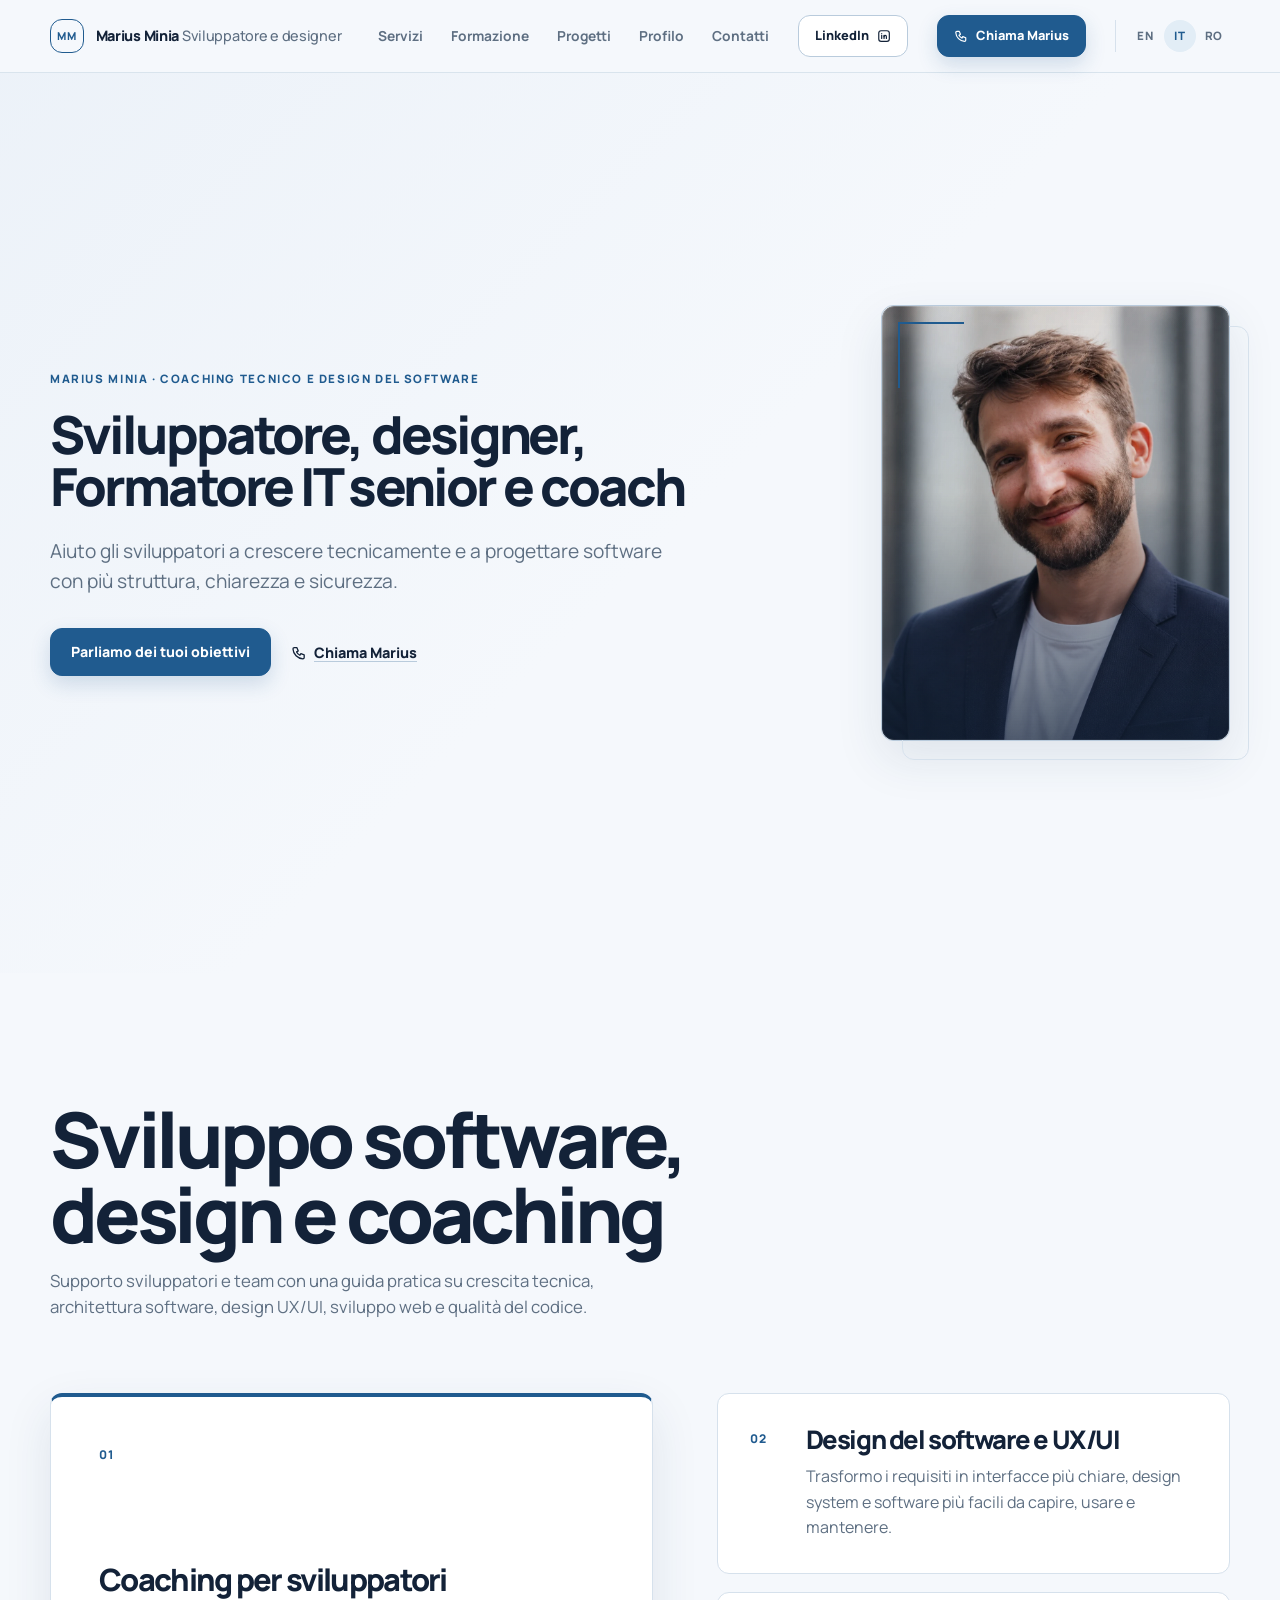
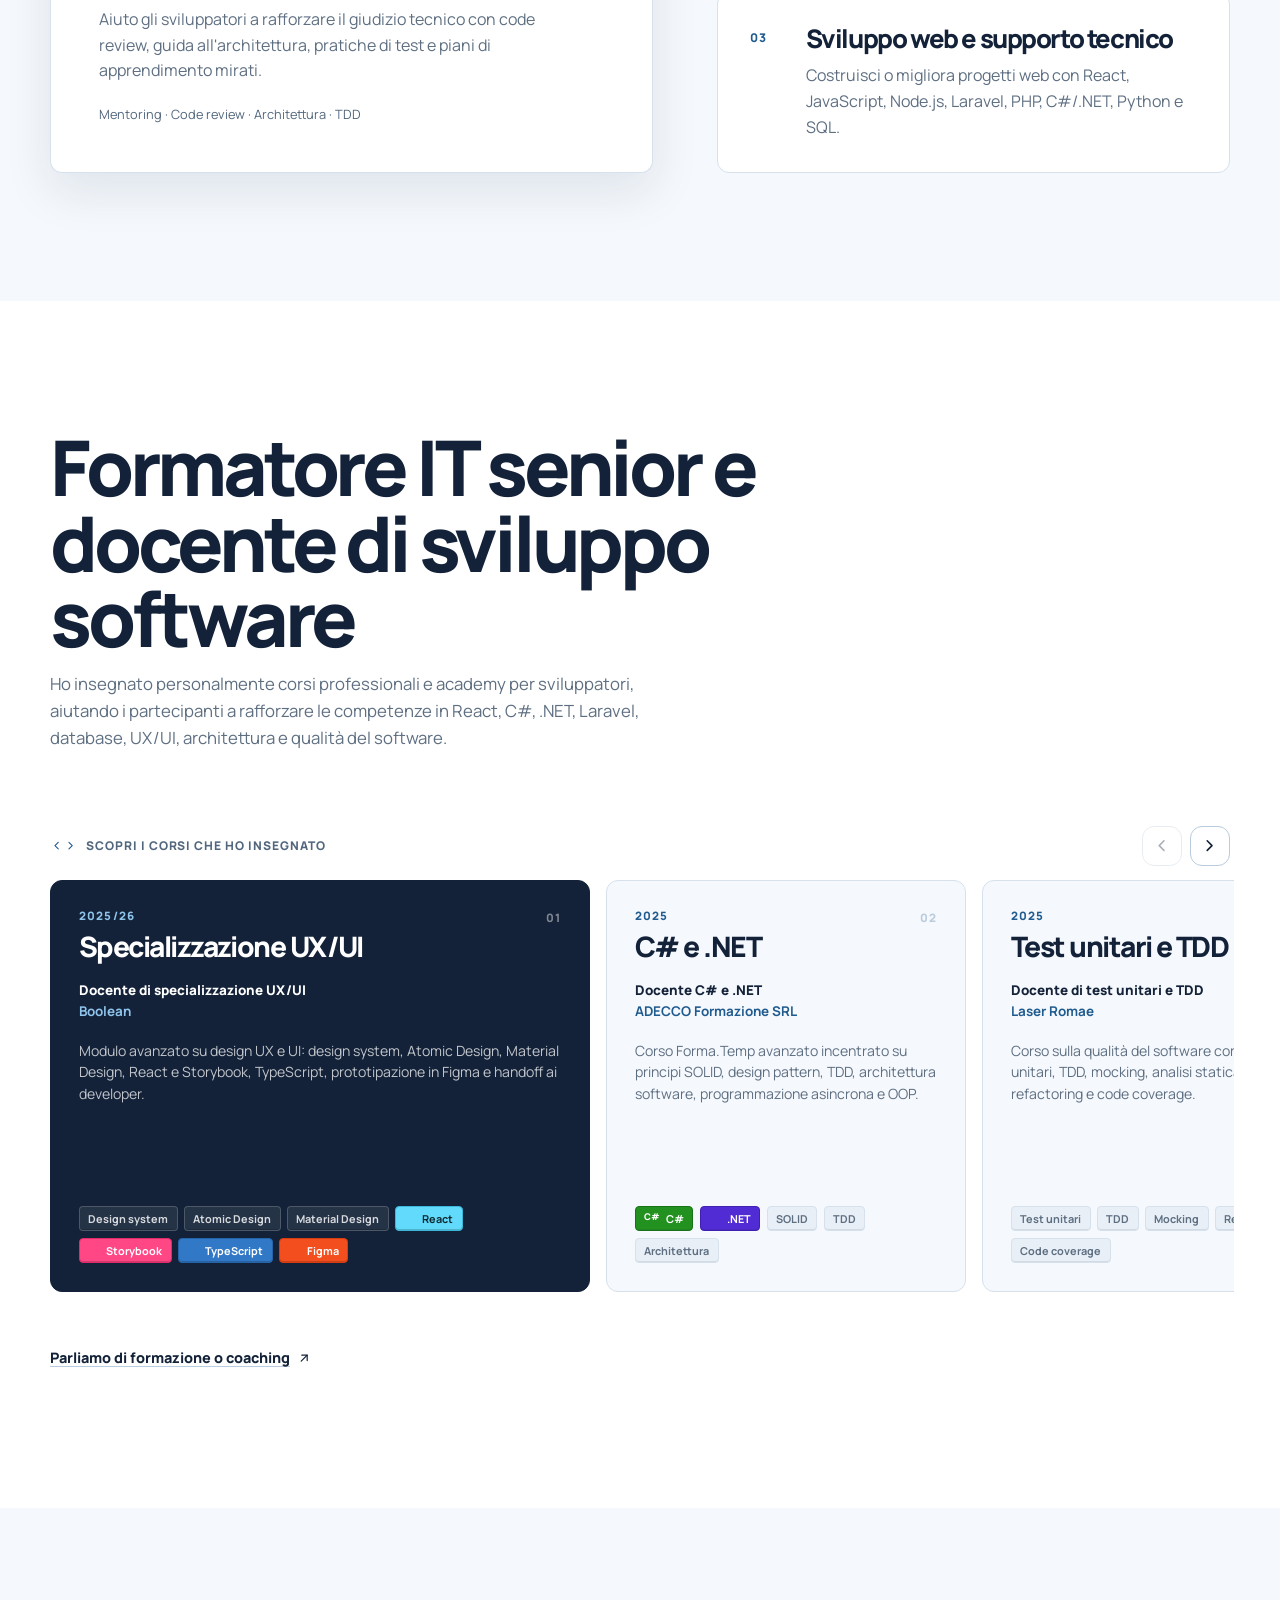
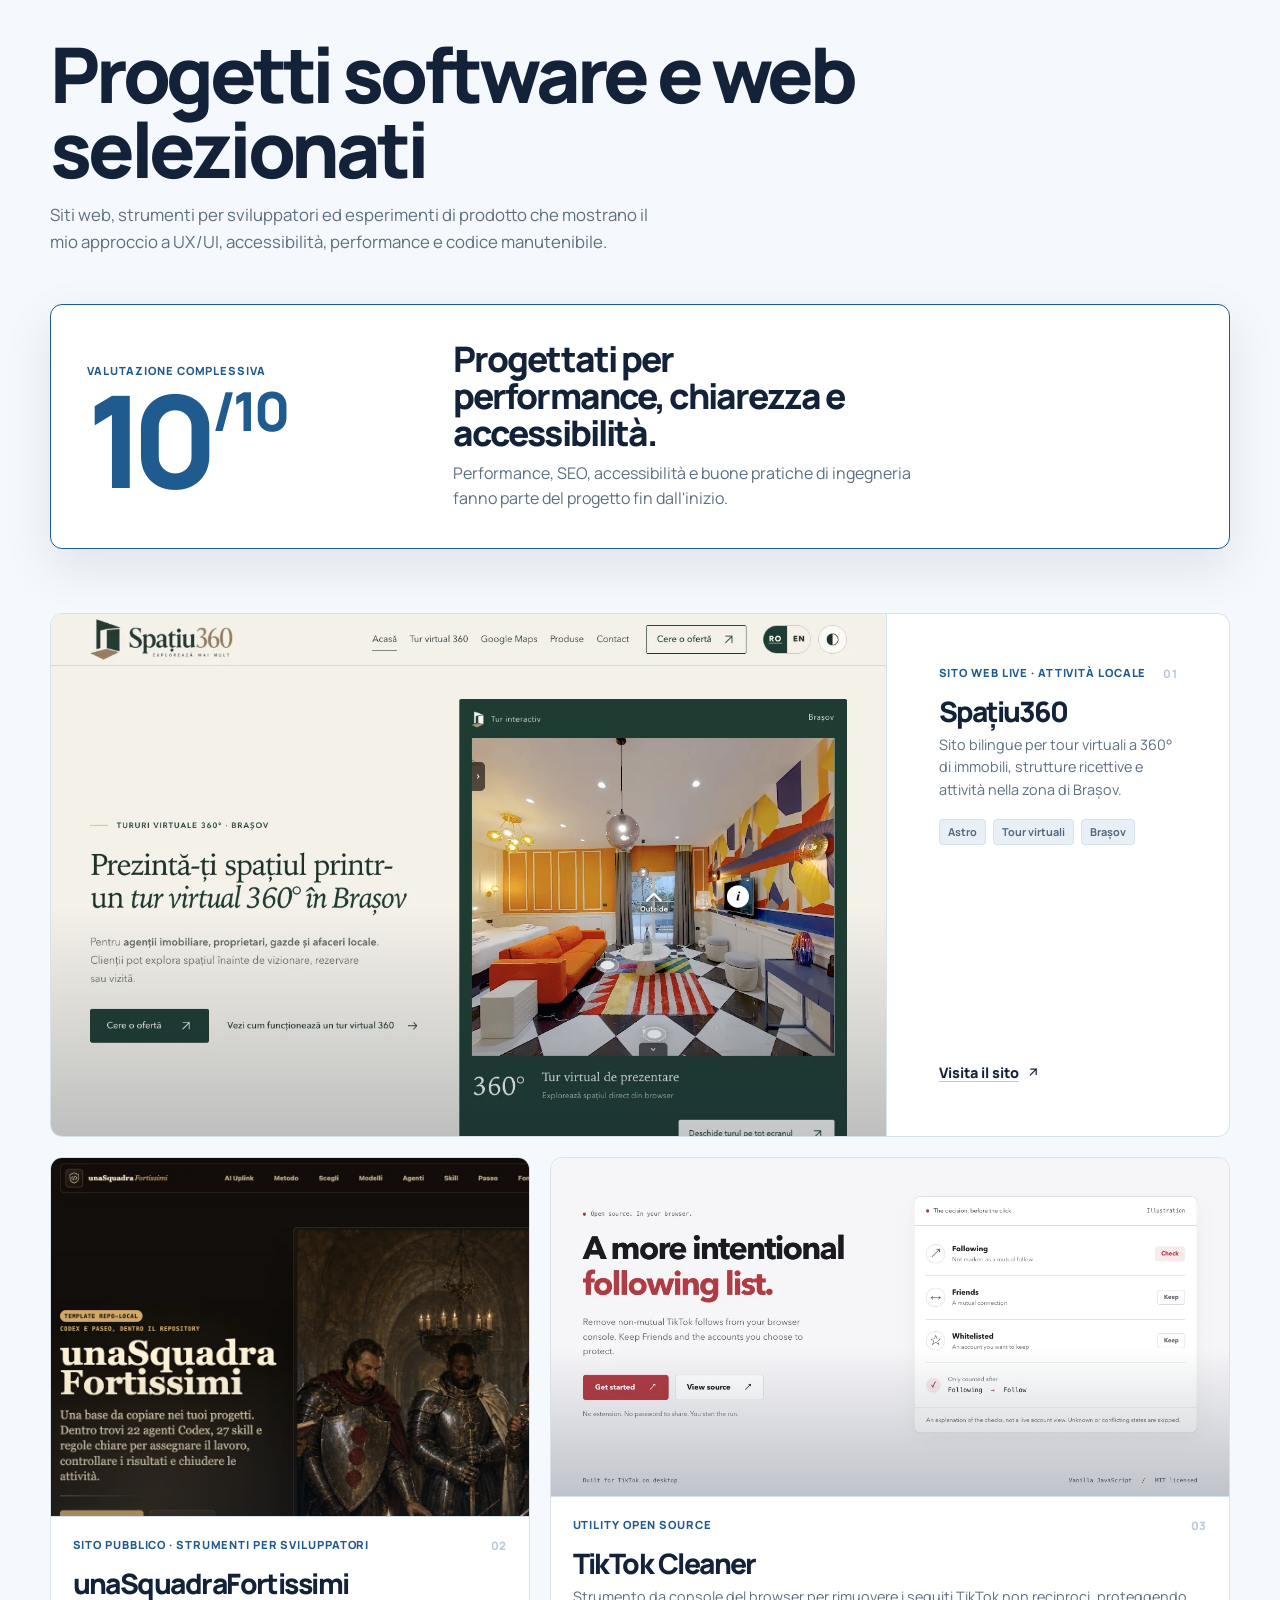
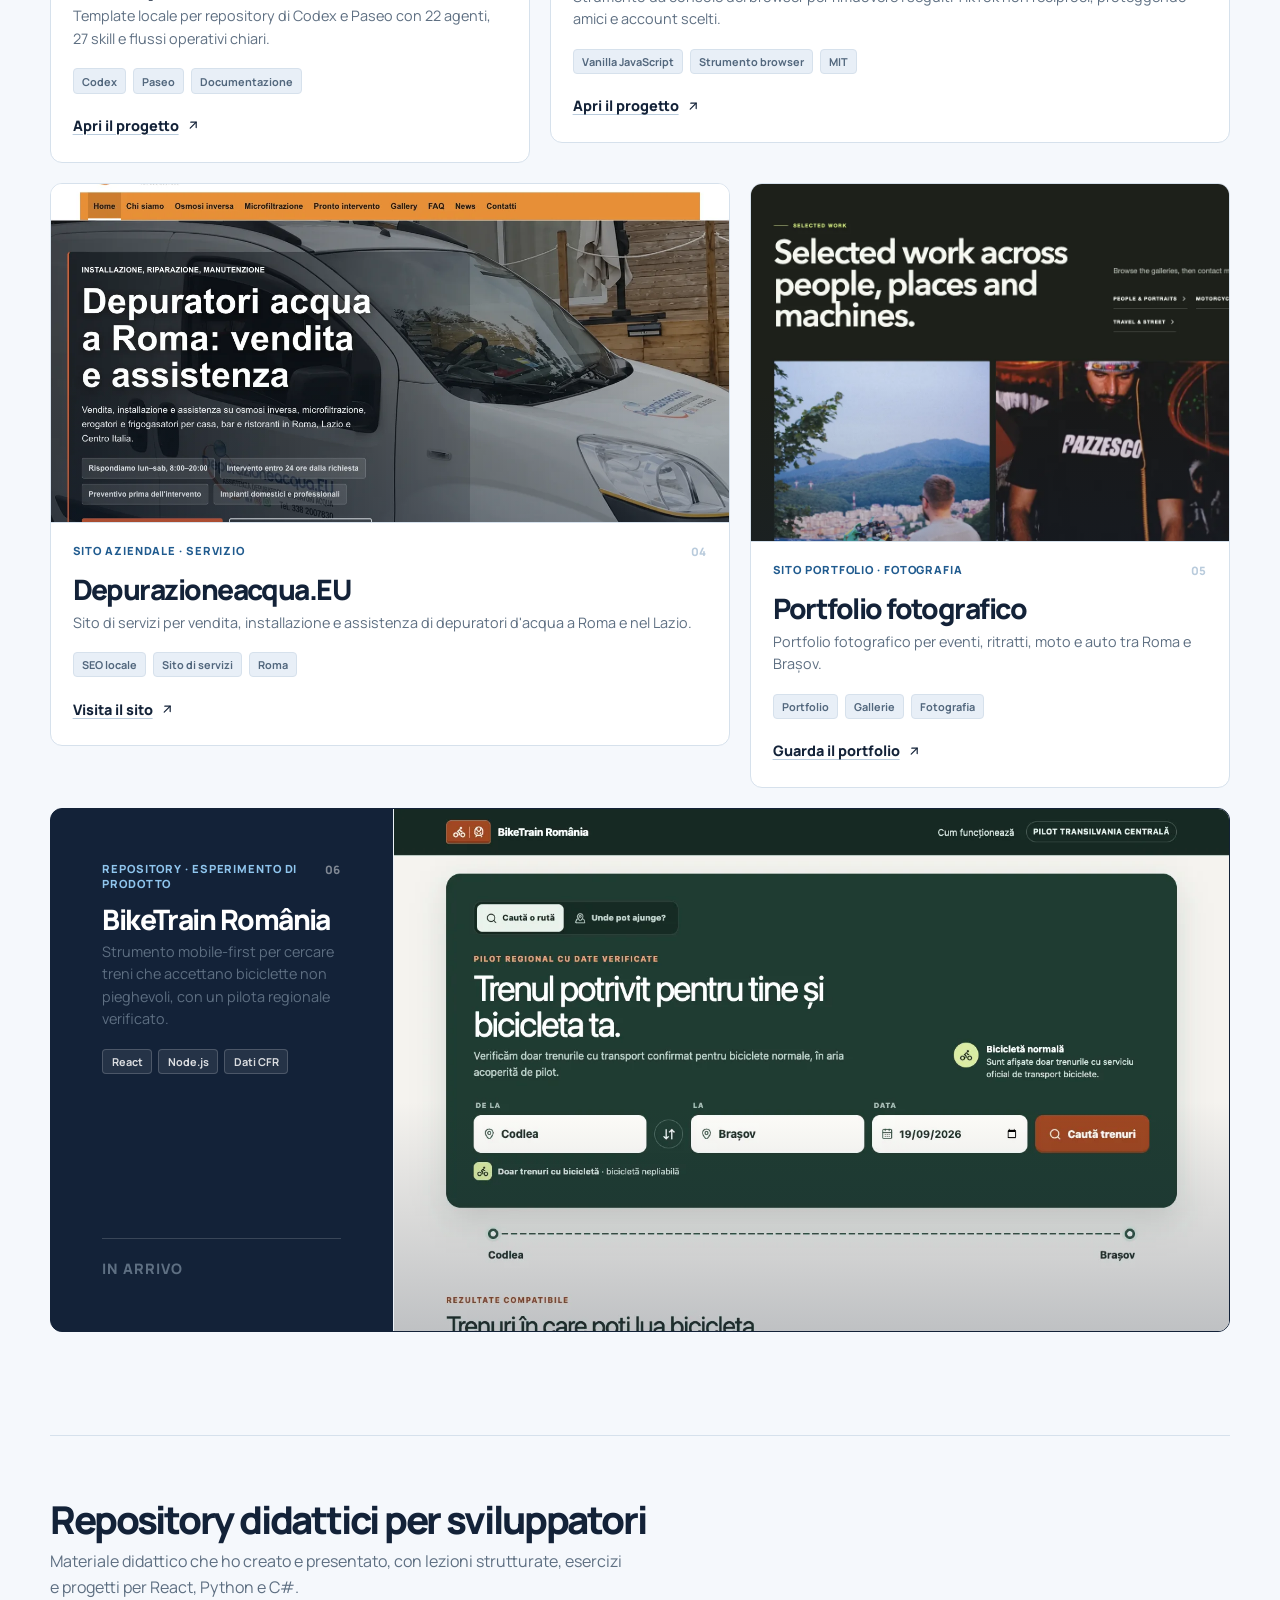
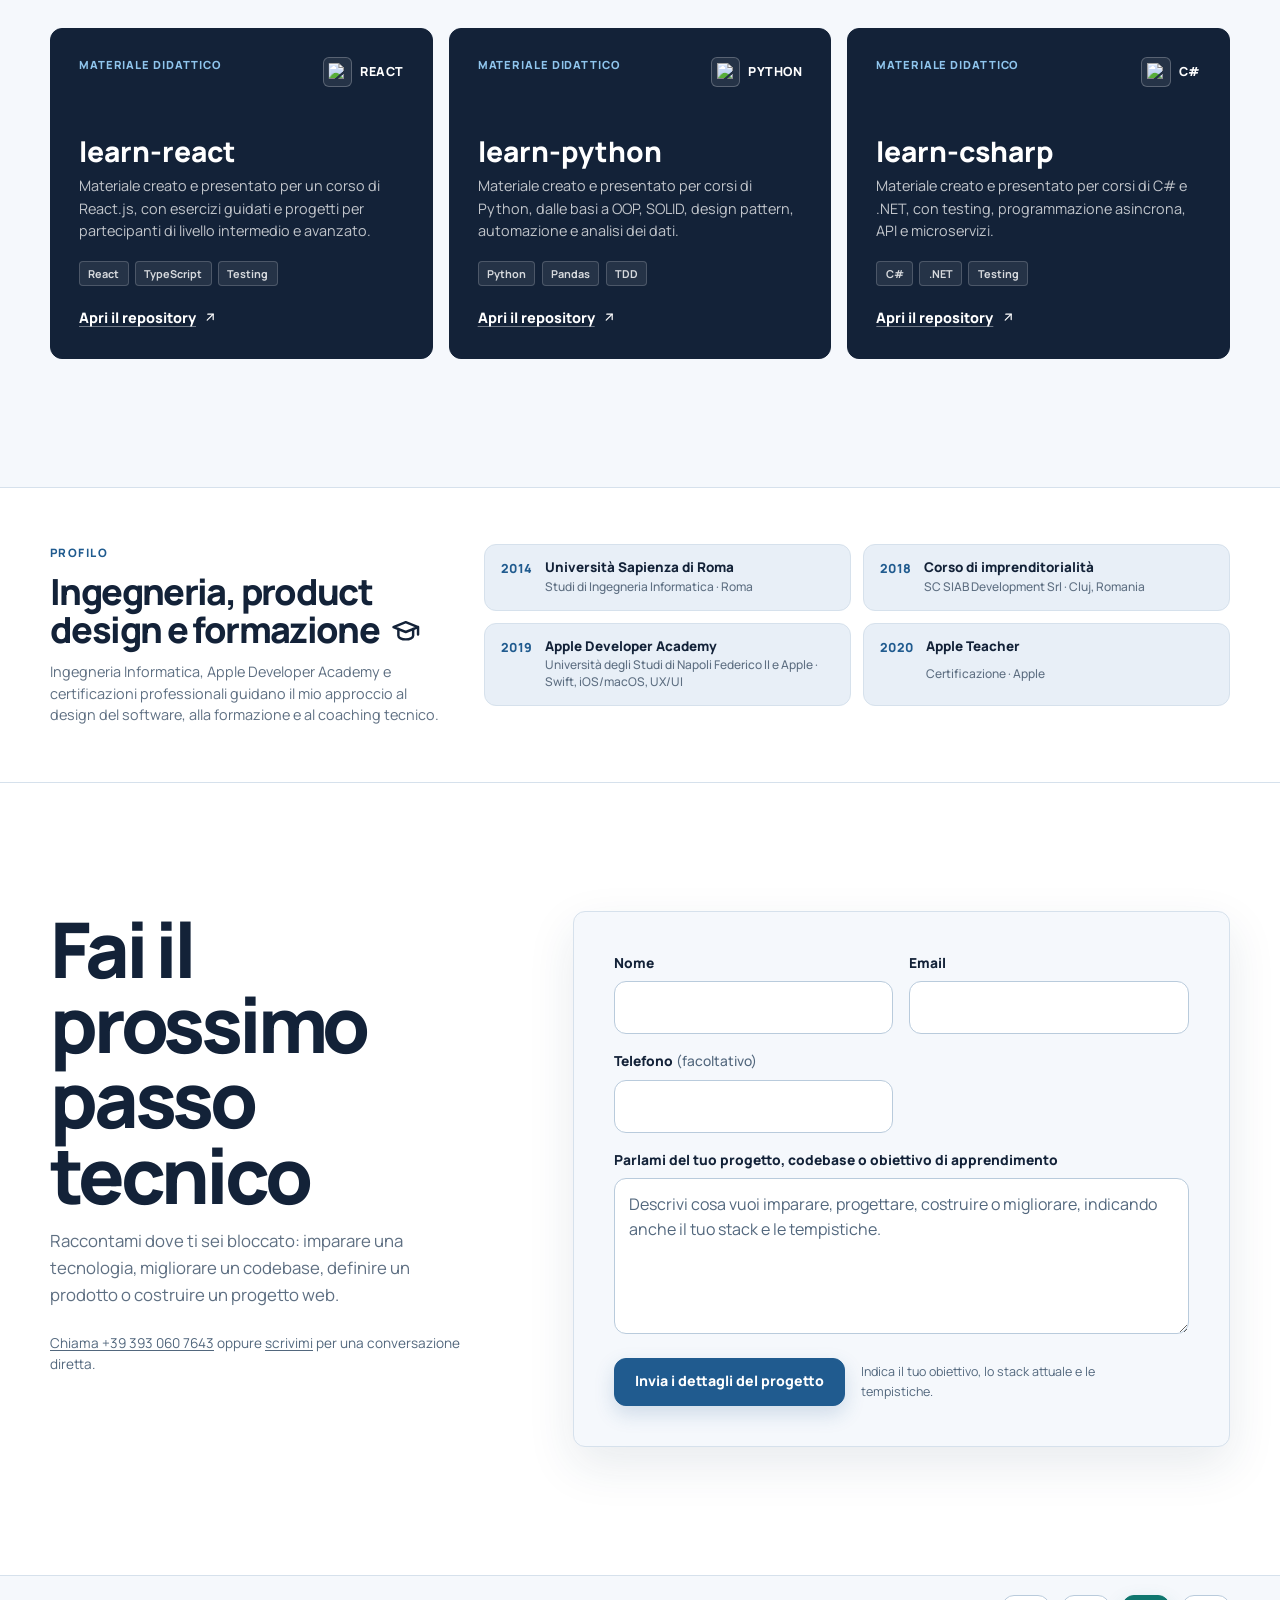
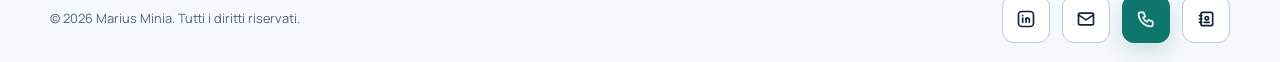
==== commit f02fcf12: "Add localized Formspree contact form handling" ====
--- a/it/index.html
+++ b/it/index.html
@@ -782,39 +782,46 @@
           </div>
 
           <form
+            id="contact-form"
             class="contact-form"
-            action="https://formspree.io/f/REPLACE_WITH_FORM_ID"
+            action="https://formspree.io/f/mbglkbyr"
             method="post"
             target="_top"
             data-contact-form
           >
+            <div class="form-status form-status--success" data-fs-success role="status" aria-live="polite">
+              Grazie per avermi scritto. Ti risponderò il prima possibile.
+            </div>
+            <div class="form-status form-status--error" data-fs-error role="alert" aria-live="assertive">
+              Non è stato possibile inviare il messaggio. Riprova.
+            </div>
+
             <div class="form-field">
               <label for="name">Nome</label>
-              <input id="name" name="name" type="text" autocomplete="name" required>
+              <input id="name" name="name" type="text" autocomplete="name" required data-fs-field aria-describedby="name-error">
+              <span class="form-field-error" id="name-error" data-fs-error="name">Inserisci il tuo nome.</span>
             </div>
 
             <div class="form-field">
               <label for="email">Email</label>
-              <input id="email" name="email" type="email" autocomplete="email" required>
-            </div>
-
-            <div class="form-field">
-              <label for="company">Azienda o progetto <span>(facoltativo)</span></label>
-              <input id="company" name="company" type="text" autocomplete="organization">
+              <input id="email" name="email" type="email" autocomplete="email" required data-fs-field aria-describedby="email-error">
+              <span class="form-field-error" id="email-error" data-fs-error="email">Inserisci un indirizzo email valido.</span>
             </div>
 
             <div class="form-field">
               <label for="phone">Telefono <span>(facoltativo)</span></label>
-              <input id="phone" name="phone" type="tel" autocomplete="tel">
+              <input id="phone" name="phone" type="tel" autocomplete="tel" data-fs-field aria-describedby="phone-error">
+              <span class="form-field-error" id="phone-error" data-fs-error="phone">Controlla questo campo.</span>
             </div>
 
             <div class="form-field form-field--wide">
               <label for="message">Parlami del tuo progetto, codebase o obiettivo di apprendimento</label>
-              <textarea id="message" name="message" rows="5" placeholder="Descrivi cosa vuoi imparare, progettare, costruire o migliorare, indicando anche il tuo stack e le tempistiche." required></textarea>
+              <textarea id="message" name="message" rows="5" placeholder="Descrivi cosa vuoi imparare, progettare, costruire o migliorare, indicando anche il tuo stack e le tempistiche." required data-fs-field aria-describedby="message-error"></textarea>
+              <span class="form-field-error" id="message-error" data-fs-error="message">Aggiungi un breve messaggio sul tuo obiettivo.</span>
             </div>
 
             <div class="form-actions">
-              <button class="button" type="submit">Invia i dettagli del progetto</button>
+              <button class="button" type="submit" data-fs-submit-btn>Invia i dettagli del progetto</button>
               <p class="form-help">Indica il tuo obiettivo, lo stack attuale e le tempistiche.</p>
             </div>
           </form>
@@ -864,6 +871,17 @@
       </div>
     </footer>
 
+    <script>
+      window.formspree = window.formspree || function () {
+        (window.formspree.q = window.formspree.q || []).push(arguments);
+      };
+      window.formspree("initForm", {
+        formElement: "#contact-form",
+        formId: "mbglkbyr",
+        useDefaultStyles: false
+      });
+    </script>
+    <script src="https://unpkg.com/@formspree/ajax@1" defer></script>
     <script src="../assets/js/site.js" defer></script>
   </body>
 </html>
--- a/assets/css/styles.css
+++ b/assets/css/styles.css
@@ -1887,6 +1887,46 @@
   gap: 0.45rem;
 }
 
+.form-status,
+.form-field-error {
+  display: none;
+}
+
+.form-status[data-fs-active] {
+  display: block;
+  grid-column: 1 / -1;
+  padding: 0.8rem 1rem;
+  border: 1px solid;
+  border-radius: var(--radius);
+}
+
+.form-status--success[data-fs-active] {
+  border-color: #c3e6cb;
+  background: #d4edda;
+  color: #155724;
+}
+
+.form-status--error[data-fs-active] {
+  border-color: #f5c6cb;
+  background: #f8d7da;
+  color: #721c24;
+}
+
+.form-field-error[data-fs-active] {
+  display: block;
+  color: #721c24;
+  font-size: 0.8rem;
+  line-height: 1.4;
+}
+
+.form-status--error[data-fs-active] {
+  display: block;
+}
+
+[data-fs-field][aria-invalid="true"] {
+  border-color: #9c3f4e;
+}
+
 .form-field--wide,
 .form-actions {
   grid-column: 1 / -1;
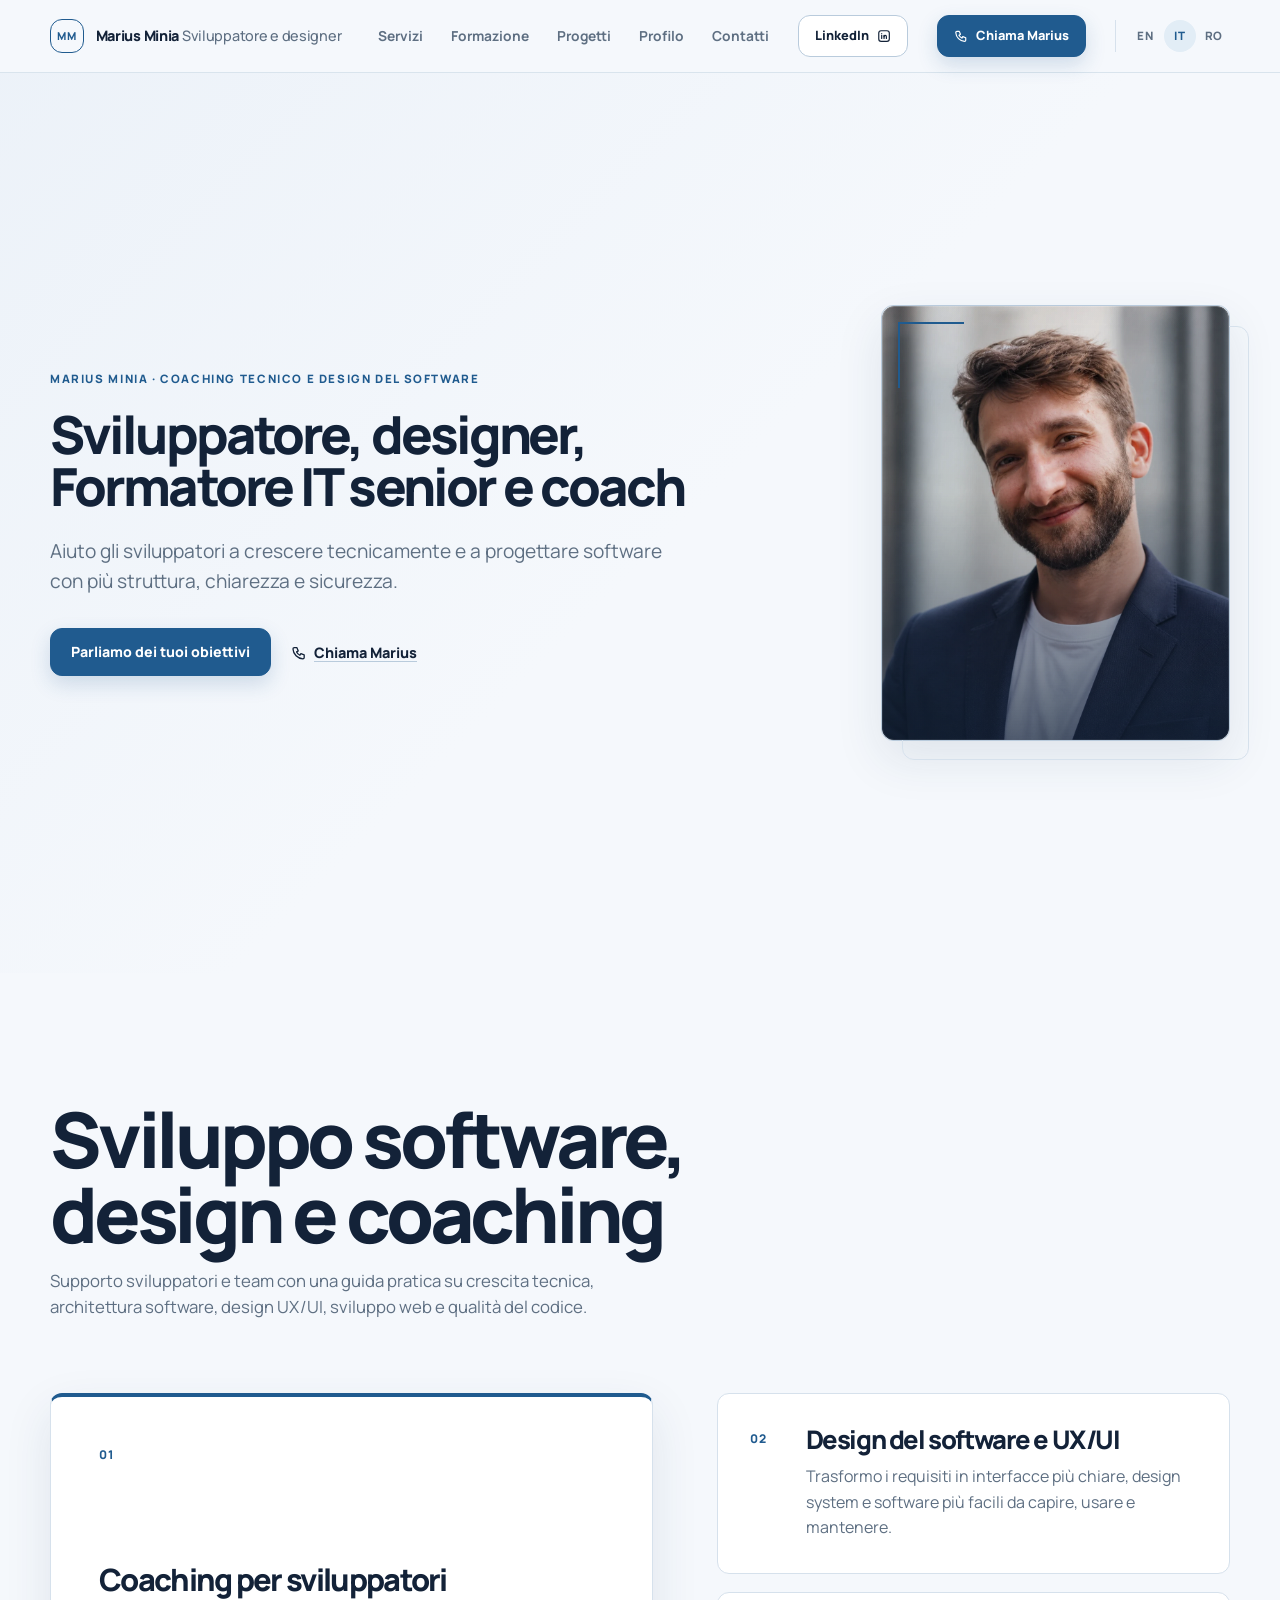
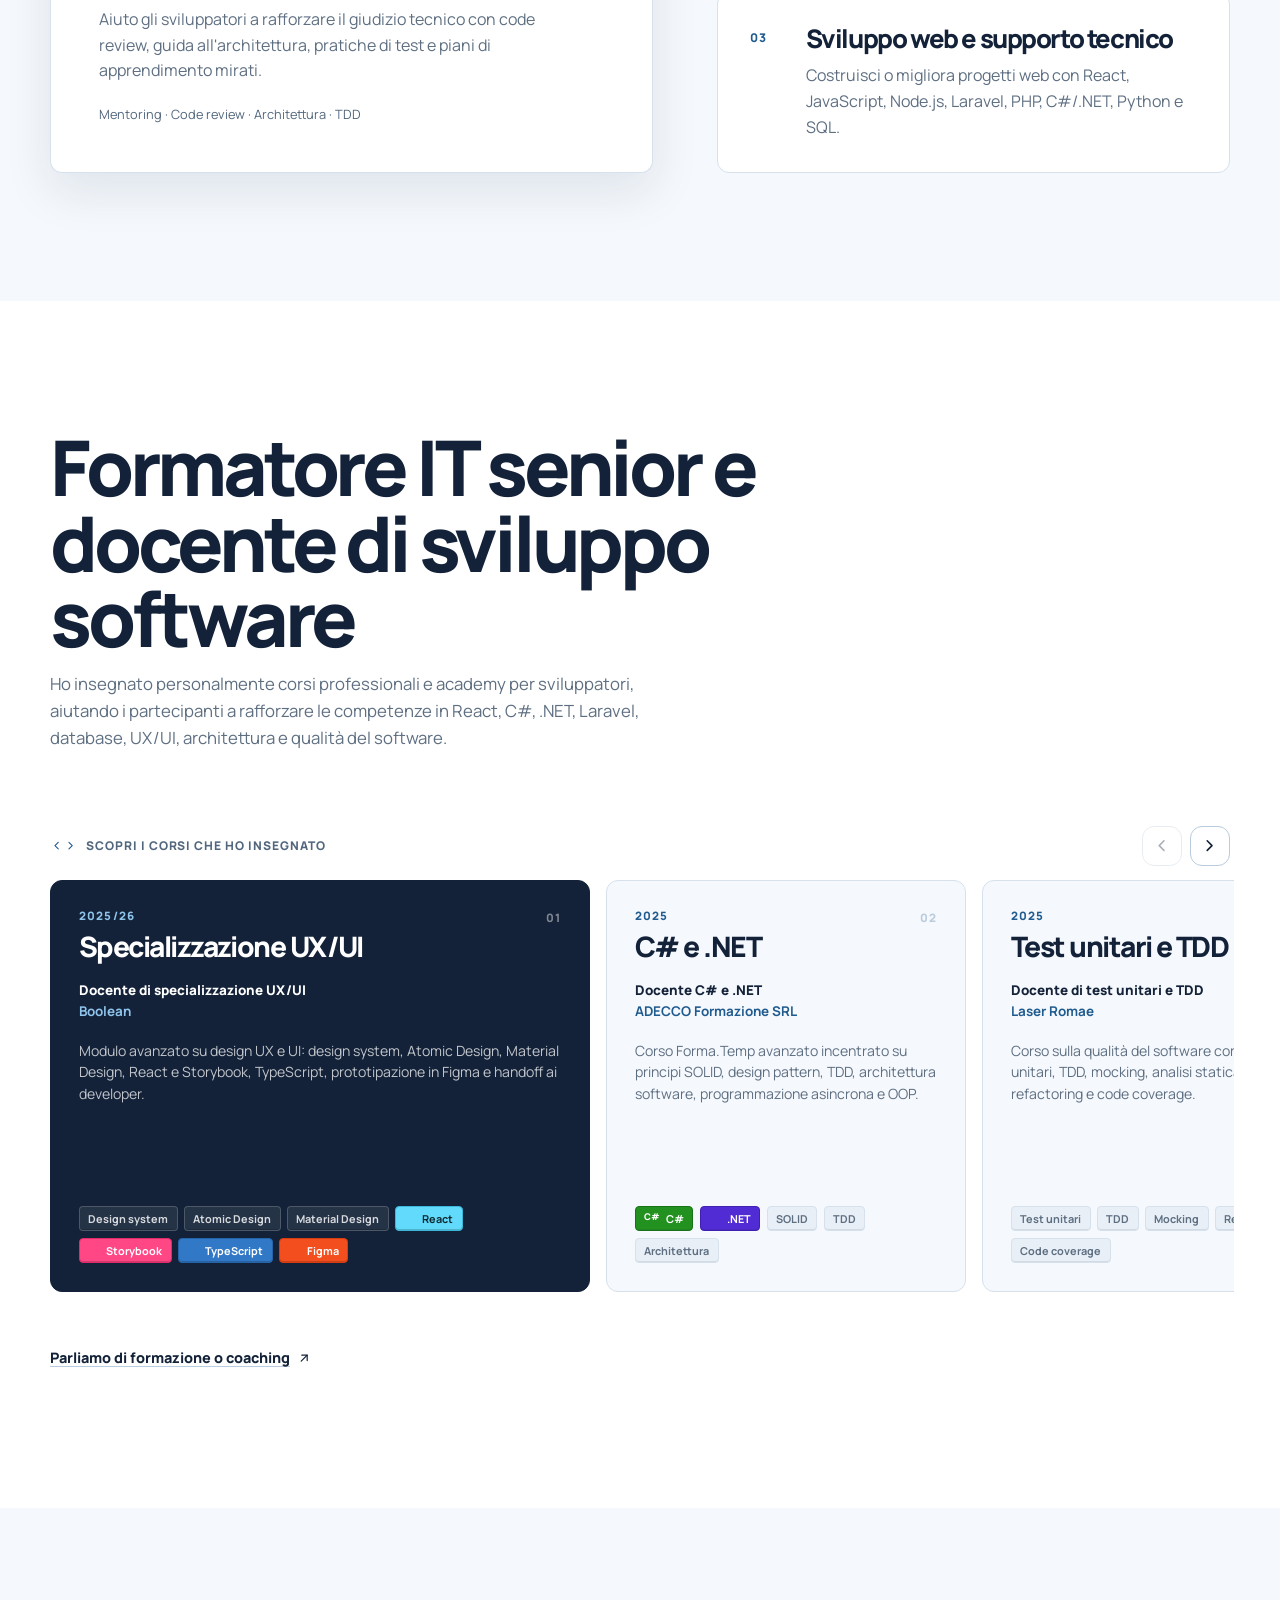
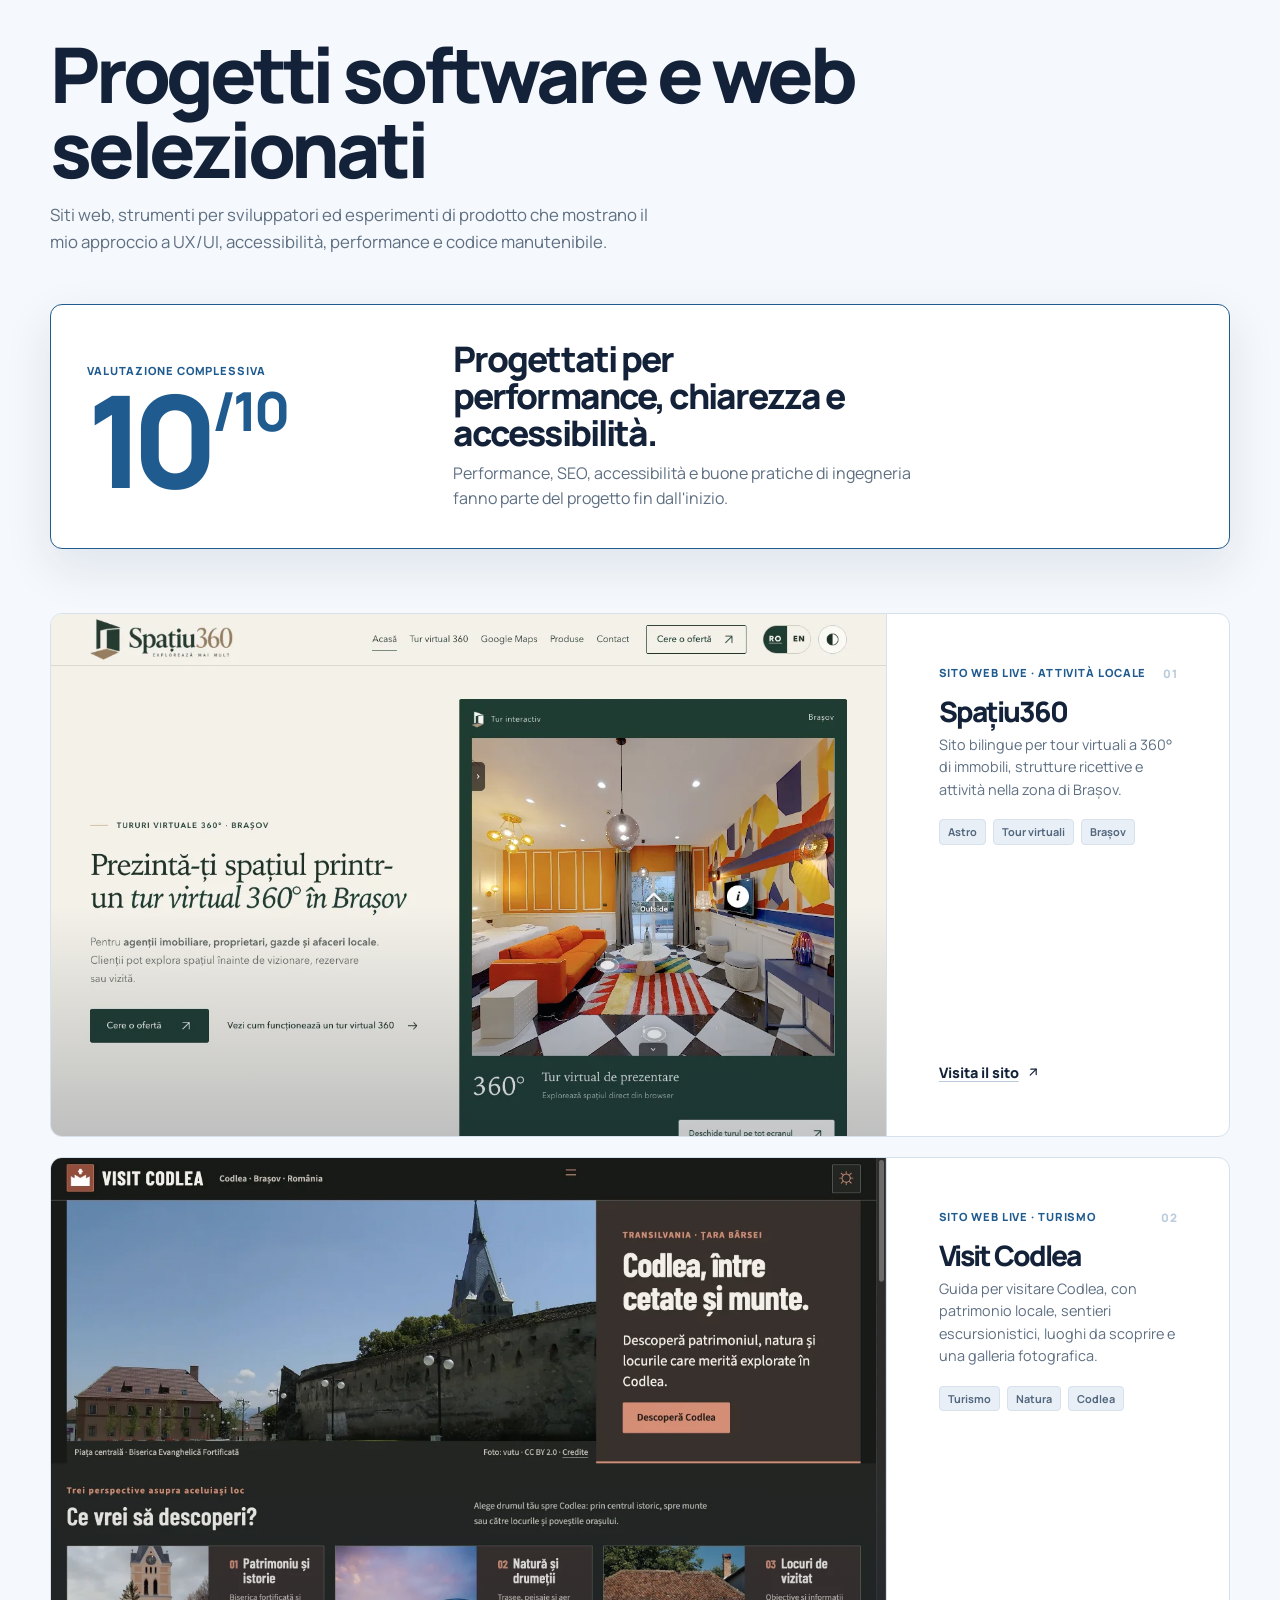
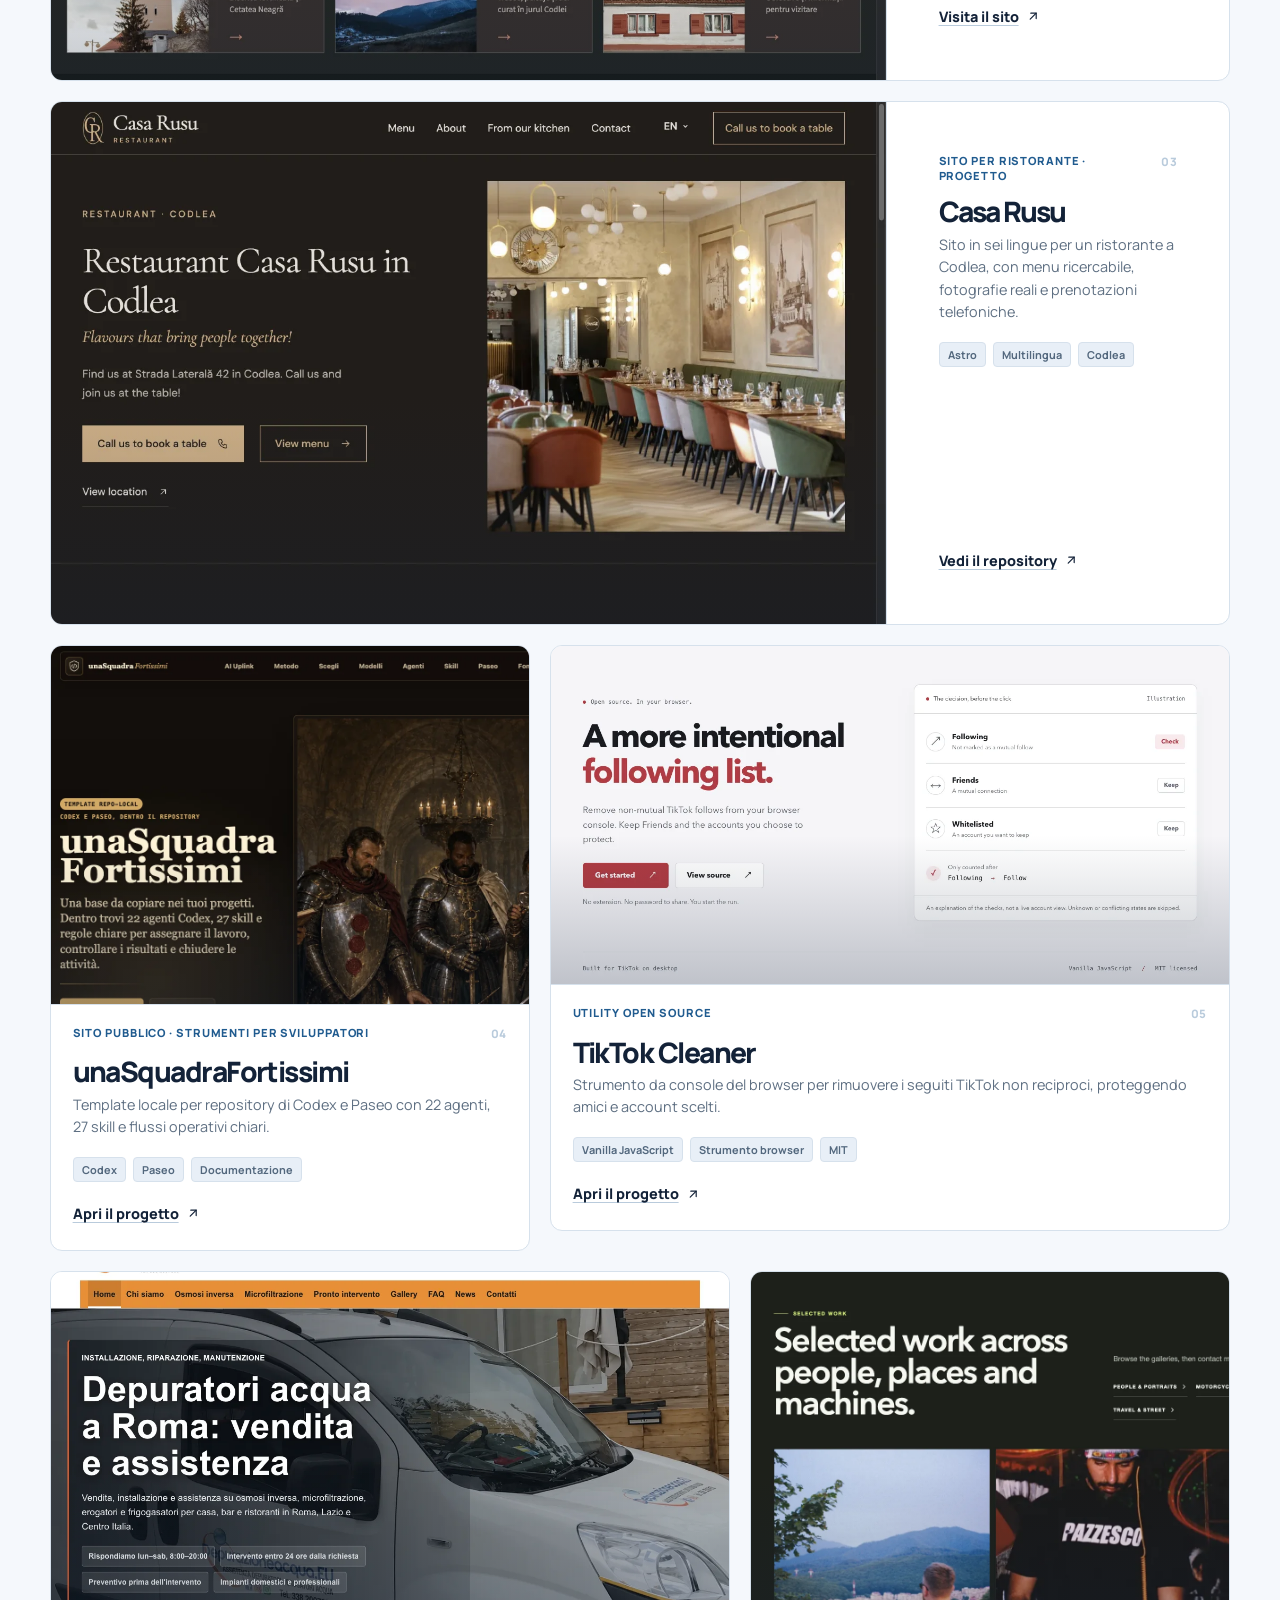
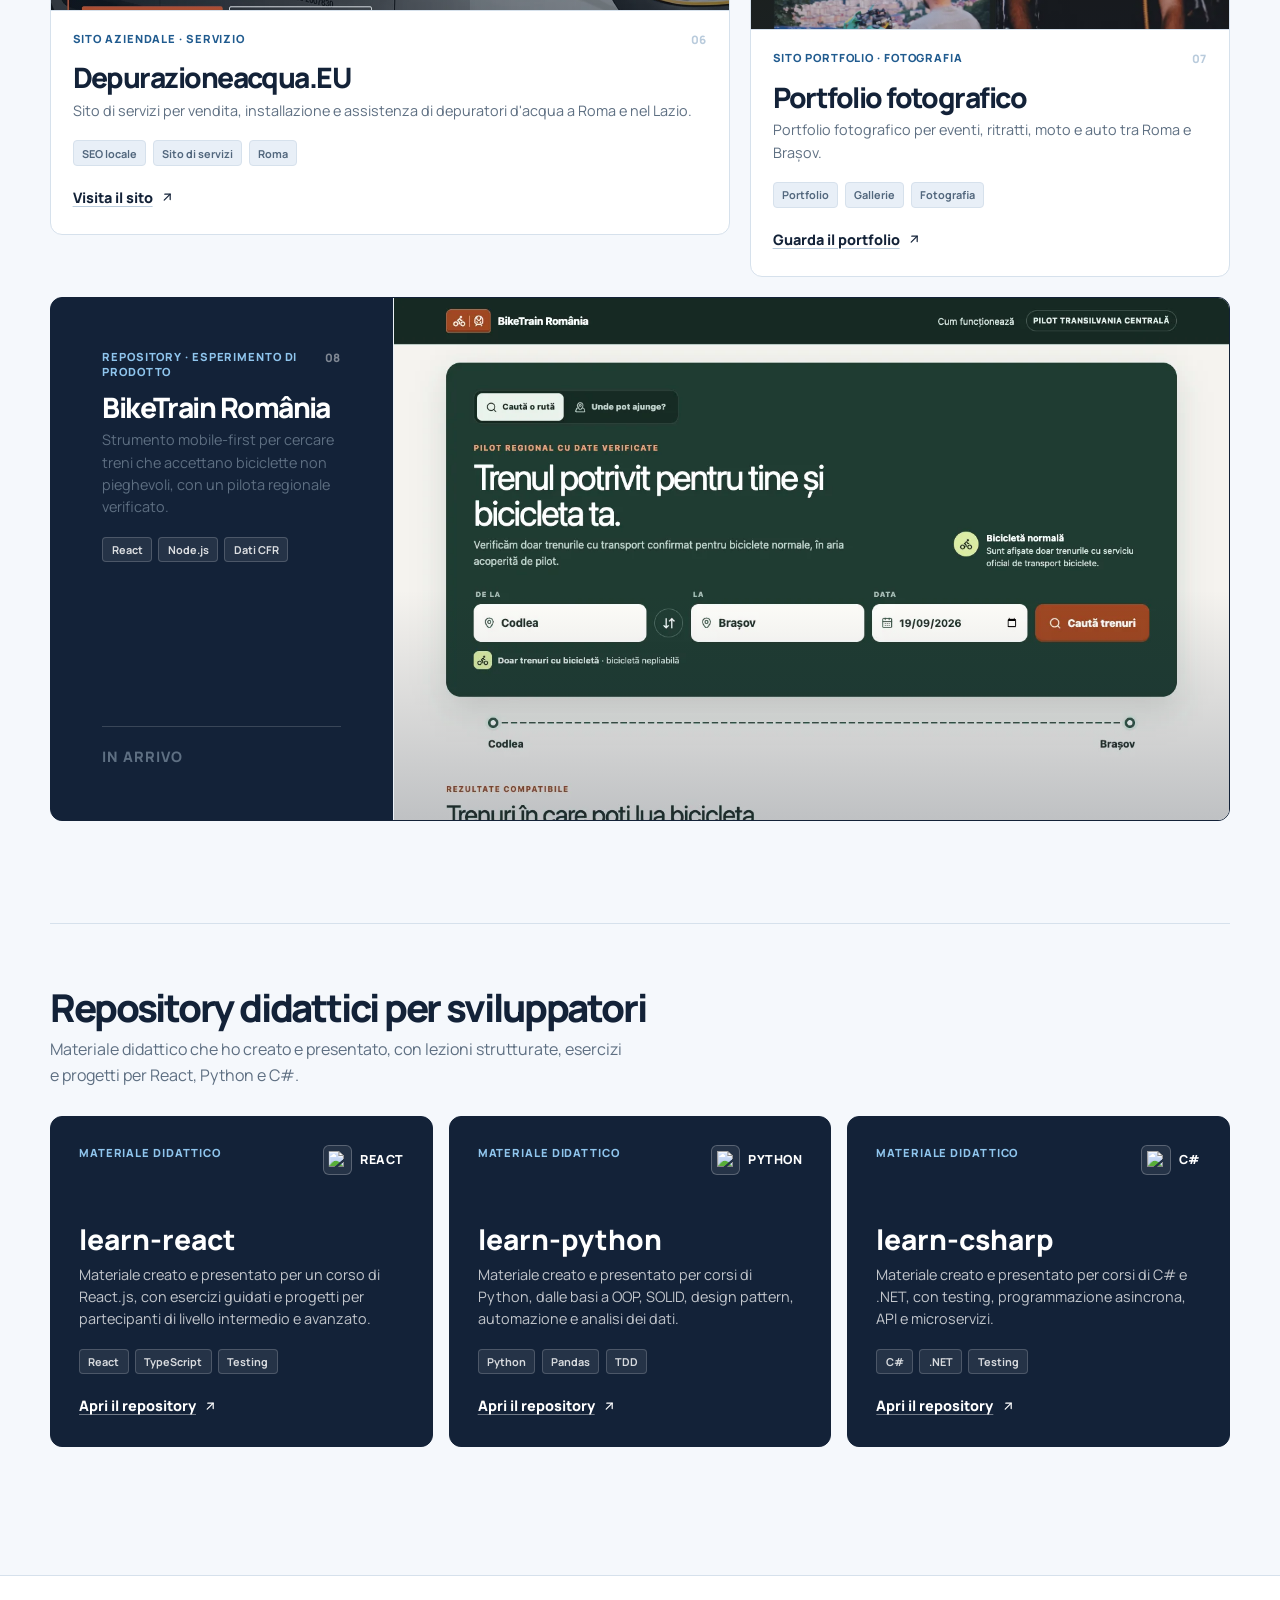
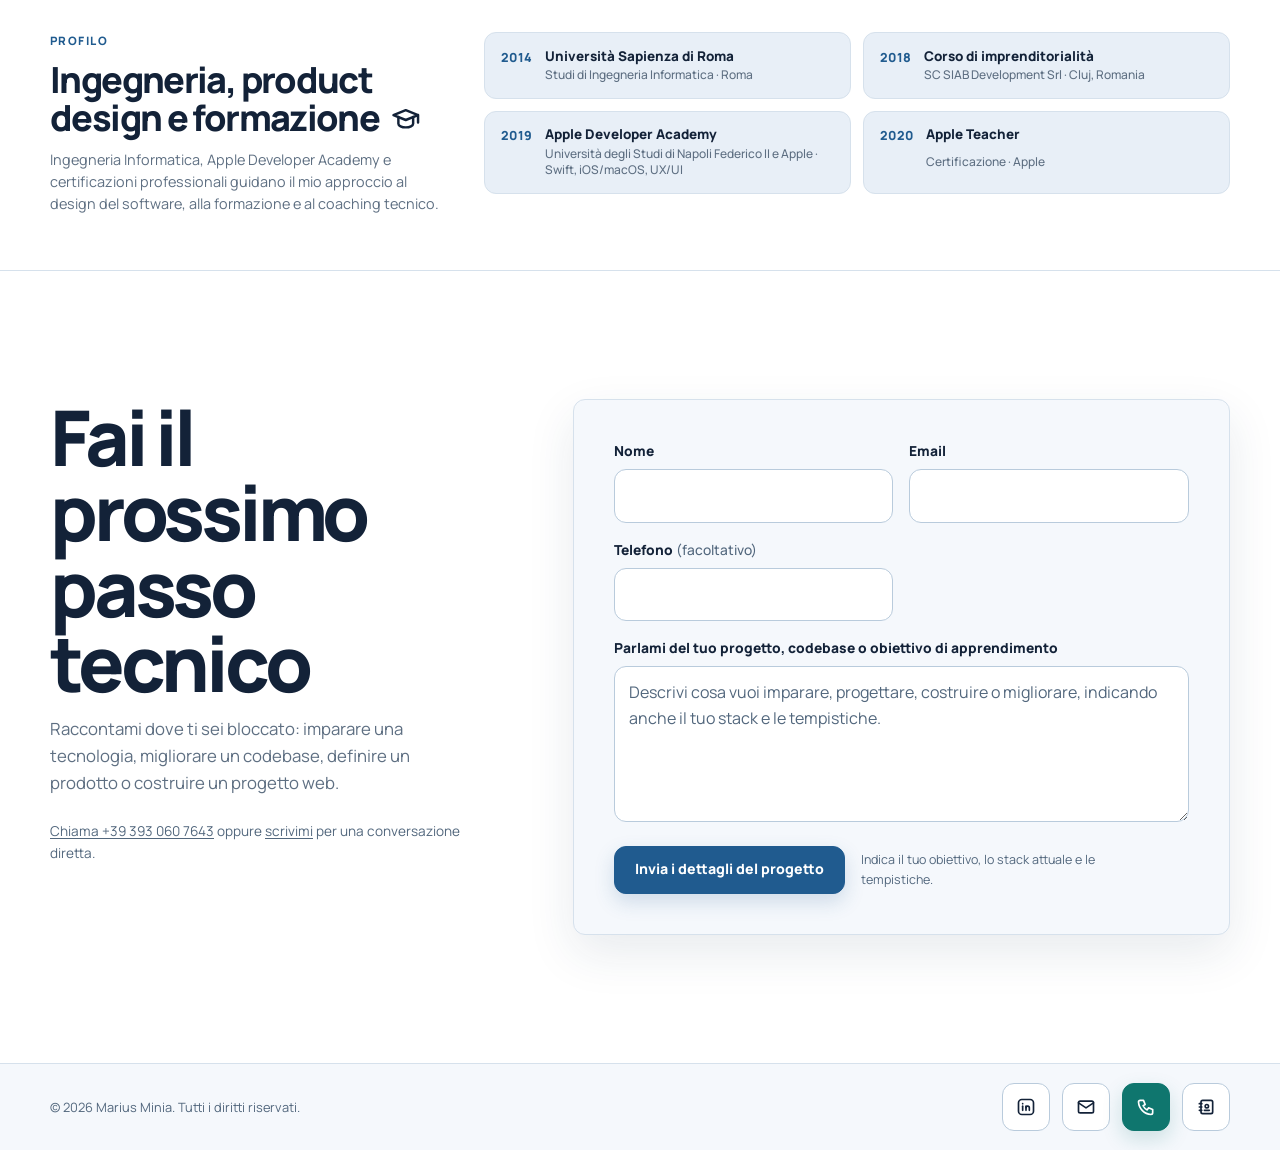
==== commit 132697f3: "Add Visit Codlea and Casa Rusu to localized project portfolios" ====
--- a/it/index.html
+++ b/it/index.html
@@ -589,6 +589,42 @@
               </div>
             </article>
 
+            <article class="project-card project-card--featured">
+              <a class="project-media" href="https://visitcodlea.infy.click/" target="_blank" rel="noopener noreferrer" aria-label="Apri il sito Visit Codlea">
+                <img src="../assets/images/projects/visitcodlea-home.webp" alt="Screenshot desktop della home di Visit Codlea con la chiesa fortificata e le guide al patrimonio locale e alla natura" width="1280" height="800" loading="lazy" decoding="async">
+              </a>
+              <div class="project-card-copy">
+                <div class="project-card-topline">
+                  <p class="project-type">Sito web live · turismo</p>
+                  <span class="project-card-index" aria-hidden="true">02</span>
+                </div>
+                <h3>Visit Codlea</h3>
+                <p>Guida per visitare Codlea, con patrimonio locale, sentieri escursionistici, luoghi da scoprire e una galleria fotografica.</p>
+                <ul class="project-tags" aria-label="Dettagli del progetto">
+                  <li>Turismo</li><li>Natura</li><li>Codlea</li>
+                </ul>
+                <a class="text-link" href="https://visitcodlea.infy.click/" target="_blank" rel="noopener noreferrer">Visita il sito <svg class="icon icon--arrow" aria-hidden="true" focusable="false"><use href="../assets/icons/tabler-icons.svg#icon-arrow-up-right"></use></svg></a>
+              </div>
+            </article>
+
+            <article class="project-card project-card--featured">
+              <a class="project-media" href="https://github.com/marius93rm/casaRusu" target="_blank" rel="noopener noreferrer" aria-label="Apri il repository Casa Rusu">
+                <img src="../assets/images/projects/casa-rusu-home.webp" alt="Screenshot desktop della home di Casa Rusu con gli interni del ristorante e i link per prenotare un tavolo" width="1280" height="800" loading="lazy" decoding="async">
+              </a>
+              <div class="project-card-copy">
+                <div class="project-card-topline">
+                  <p class="project-type">Sito per ristorante · progetto</p>
+                  <span class="project-card-index" aria-hidden="true">03</span>
+                </div>
+                <h3>Casa Rusu</h3>
+                <p>Sito in sei lingue per un ristorante a Codlea, con menu ricercabile, fotografie reali e prenotazioni telefoniche.</p>
+                <ul class="project-tags" aria-label="Dettagli del progetto">
+                  <li>Astro</li><li>Multilingua</li><li>Codlea</li>
+                </ul>
+                <a class="text-link" href="https://github.com/marius93rm/casaRusu" target="_blank" rel="noopener noreferrer">Vedi il repository <svg class="icon icon--arrow" aria-hidden="true" focusable="false"><use href="../assets/icons/tabler-icons.svg#icon-arrow-up-right"></use></svg></a>
+              </div>
+            </article>
+
             <article class="project-card project-card--narrow">
               <a class="project-media" href="https://marius93rm.github.io/unaSquadraFortissimi/" target="_blank" rel="noopener noreferrer" aria-label="Apri il progetto unaSquadraFortissimi">
                 <img src="../assets/images/projects/una-squadra-home.webp" alt="Screenshot desktop della home di unaSquadraFortissimi con hero e navigazione a tema medievale" width="1280" height="800" loading="lazy" decoding="async">
@@ -596,7 +632,7 @@
               <div class="project-card-copy">
                 <div class="project-card-topline">
                   <p class="project-type">Sito pubblico · strumenti per sviluppatori</p>
-                  <span class="project-card-index" aria-hidden="true">02</span>
+                  <span class="project-card-index" aria-hidden="true">04</span>
                 </div>
                 <h3>unaSquadraFortissimi</h3>
                 <p>Template locale per repository di Codex e Paseo con 22 agenti, 27 skill e flussi operativi chiari.</p>
@@ -614,7 +650,7 @@
               <div class="project-card-copy">
                 <div class="project-card-topline">
                   <p class="project-type">Utility open source</p>
-                  <span class="project-card-index" aria-hidden="true">03</span>
+                  <span class="project-card-index" aria-hidden="true">05</span>
                 </div>
                 <h3>TikTok Cleaner</h3>
                 <p>Strumento da console del browser per rimuovere i seguiti TikTok non reciproci, proteggendo amici e account scelti.</p>
@@ -632,7 +668,7 @@
               <div class="project-card-copy">
                 <div class="project-card-topline">
                   <p class="project-type">Sito aziendale · servizio</p>
-                  <span class="project-card-index" aria-hidden="true">04</span>
+                  <span class="project-card-index" aria-hidden="true">06</span>
                 </div>
                 <h3>Depurazioneacqua.EU</h3>
                 <p>Sito di servizi per vendita, installazione e assistenza di depuratori d'acqua a Roma e nel Lazio.</p>
@@ -650,7 +686,7 @@
               <div class="project-card-copy">
                 <div class="project-card-topline">
                   <p class="project-type">Sito portfolio · fotografia</p>
-                  <span class="project-card-index" aria-hidden="true">05</span>
+                  <span class="project-card-index" aria-hidden="true">07</span>
                 </div>
                 <h3>Portfolio fotografico</h3>
                 <p>Portfolio fotografico per eventi, ritratti, moto e auto tra Roma e Brașov.</p>
@@ -668,7 +704,7 @@
               <div class="project-card-copy">
                 <div class="project-card-topline">
                   <p class="project-type">Repository · esperimento di prodotto</p>
-                  <span class="project-card-index" aria-hidden="true">06</span>
+                  <span class="project-card-index" aria-hidden="true">08</span>
                 </div>
                 <h3>BikeTrain România</h3>
                 <p>Strumento mobile-first per cercare treni che accettano biciclette non pieghevoli, con un pilota regionale verificato.</p>
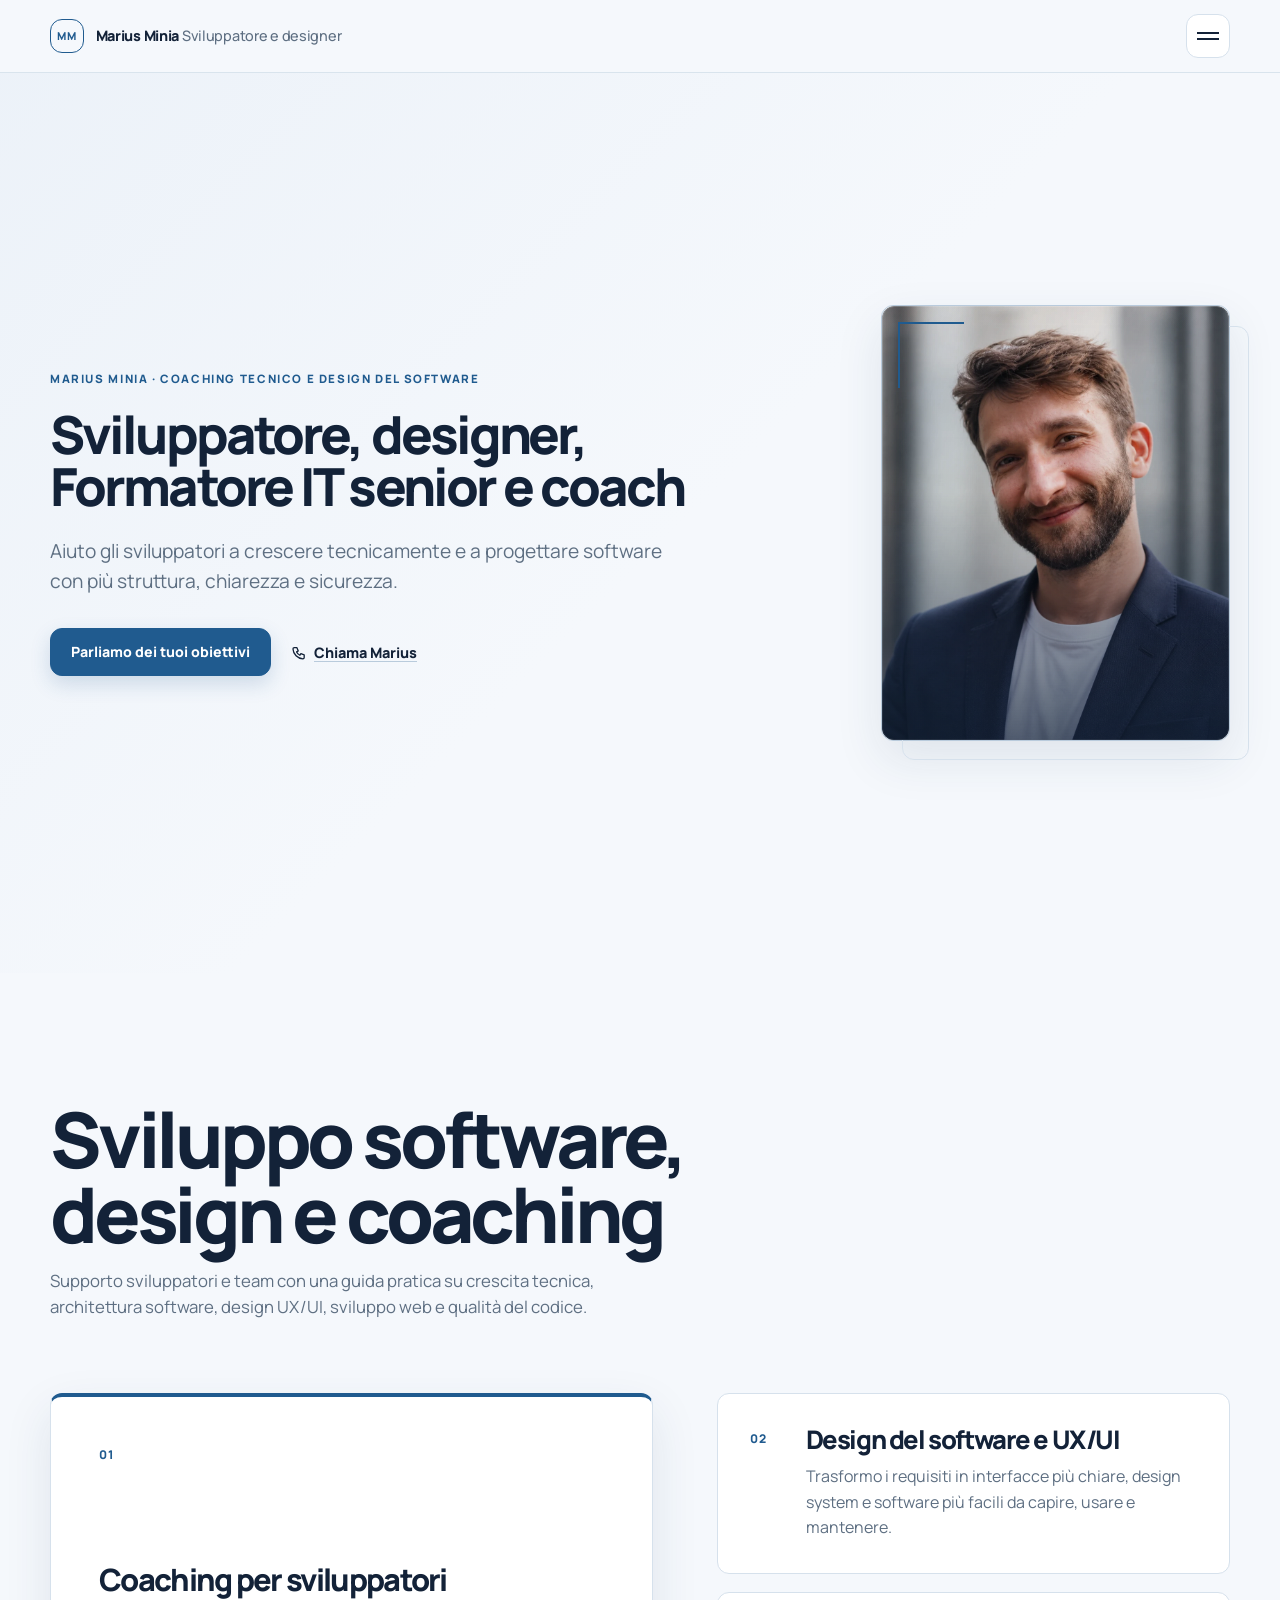
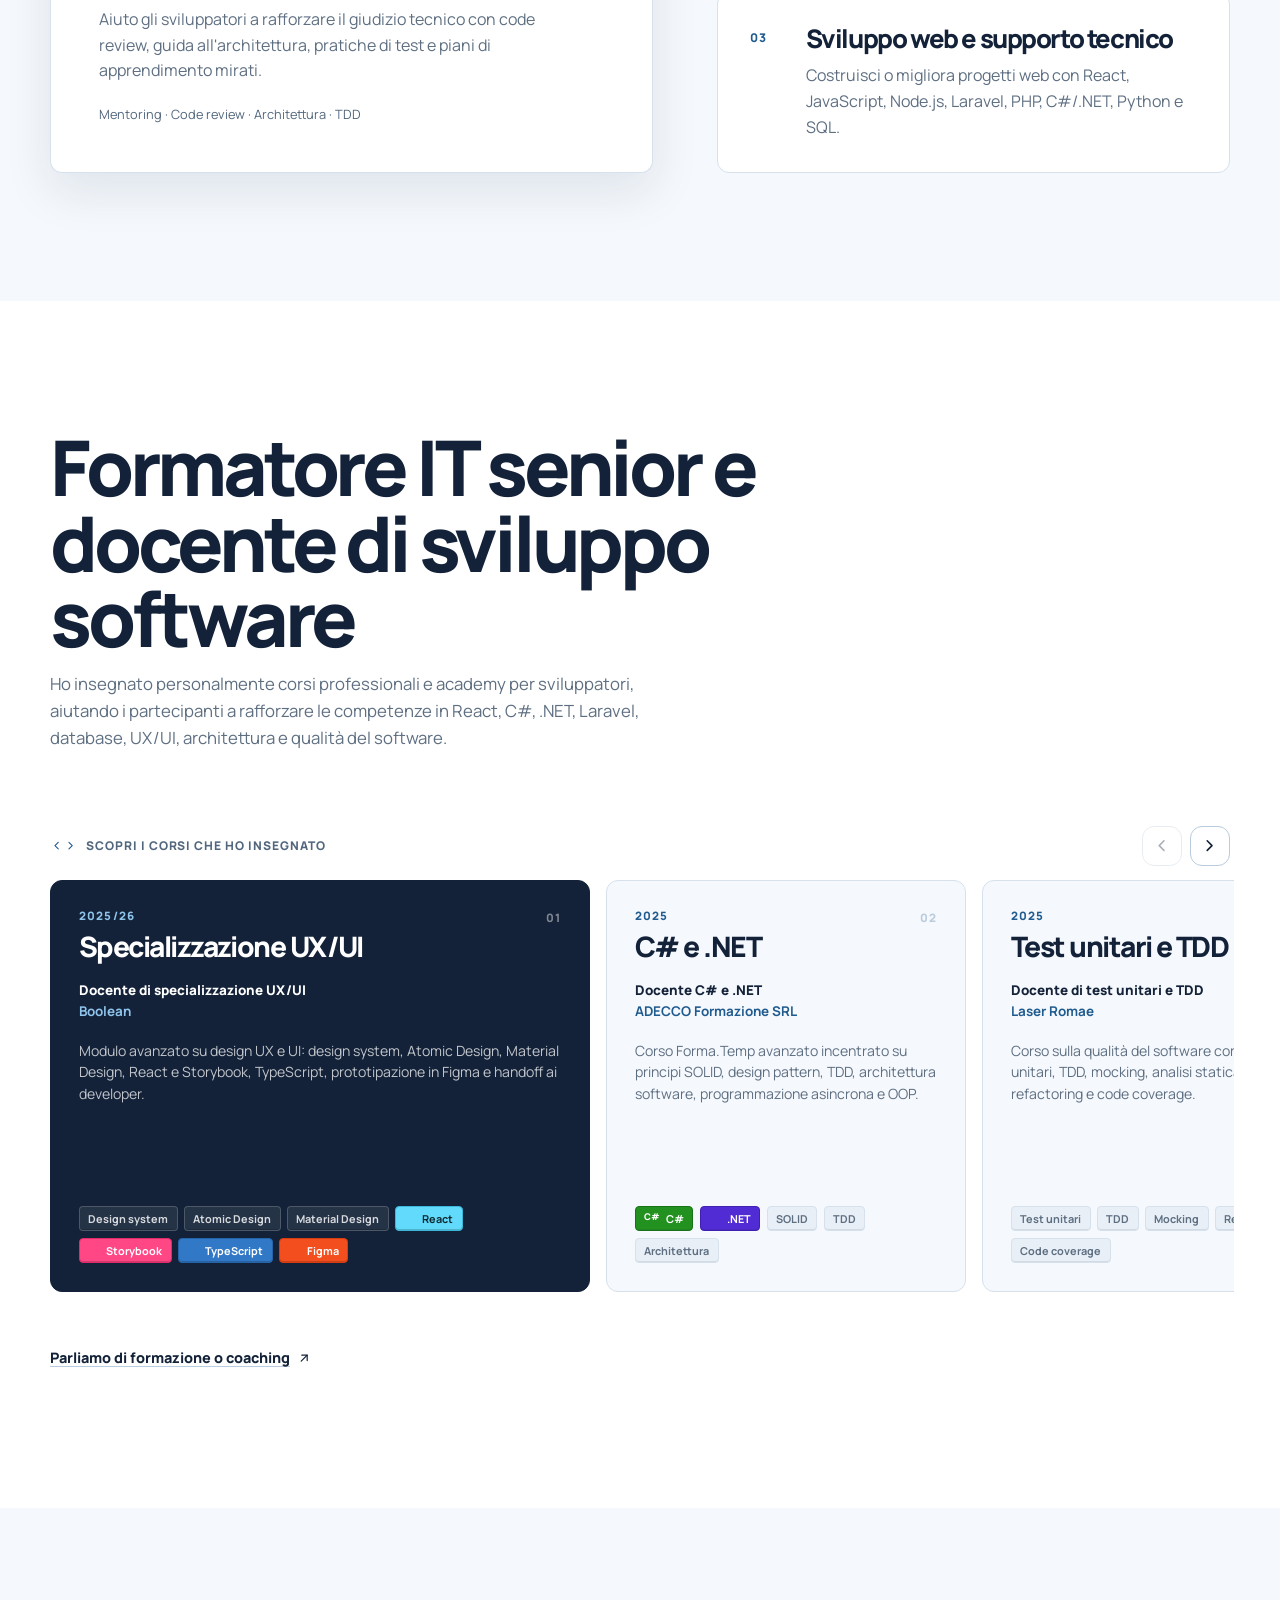
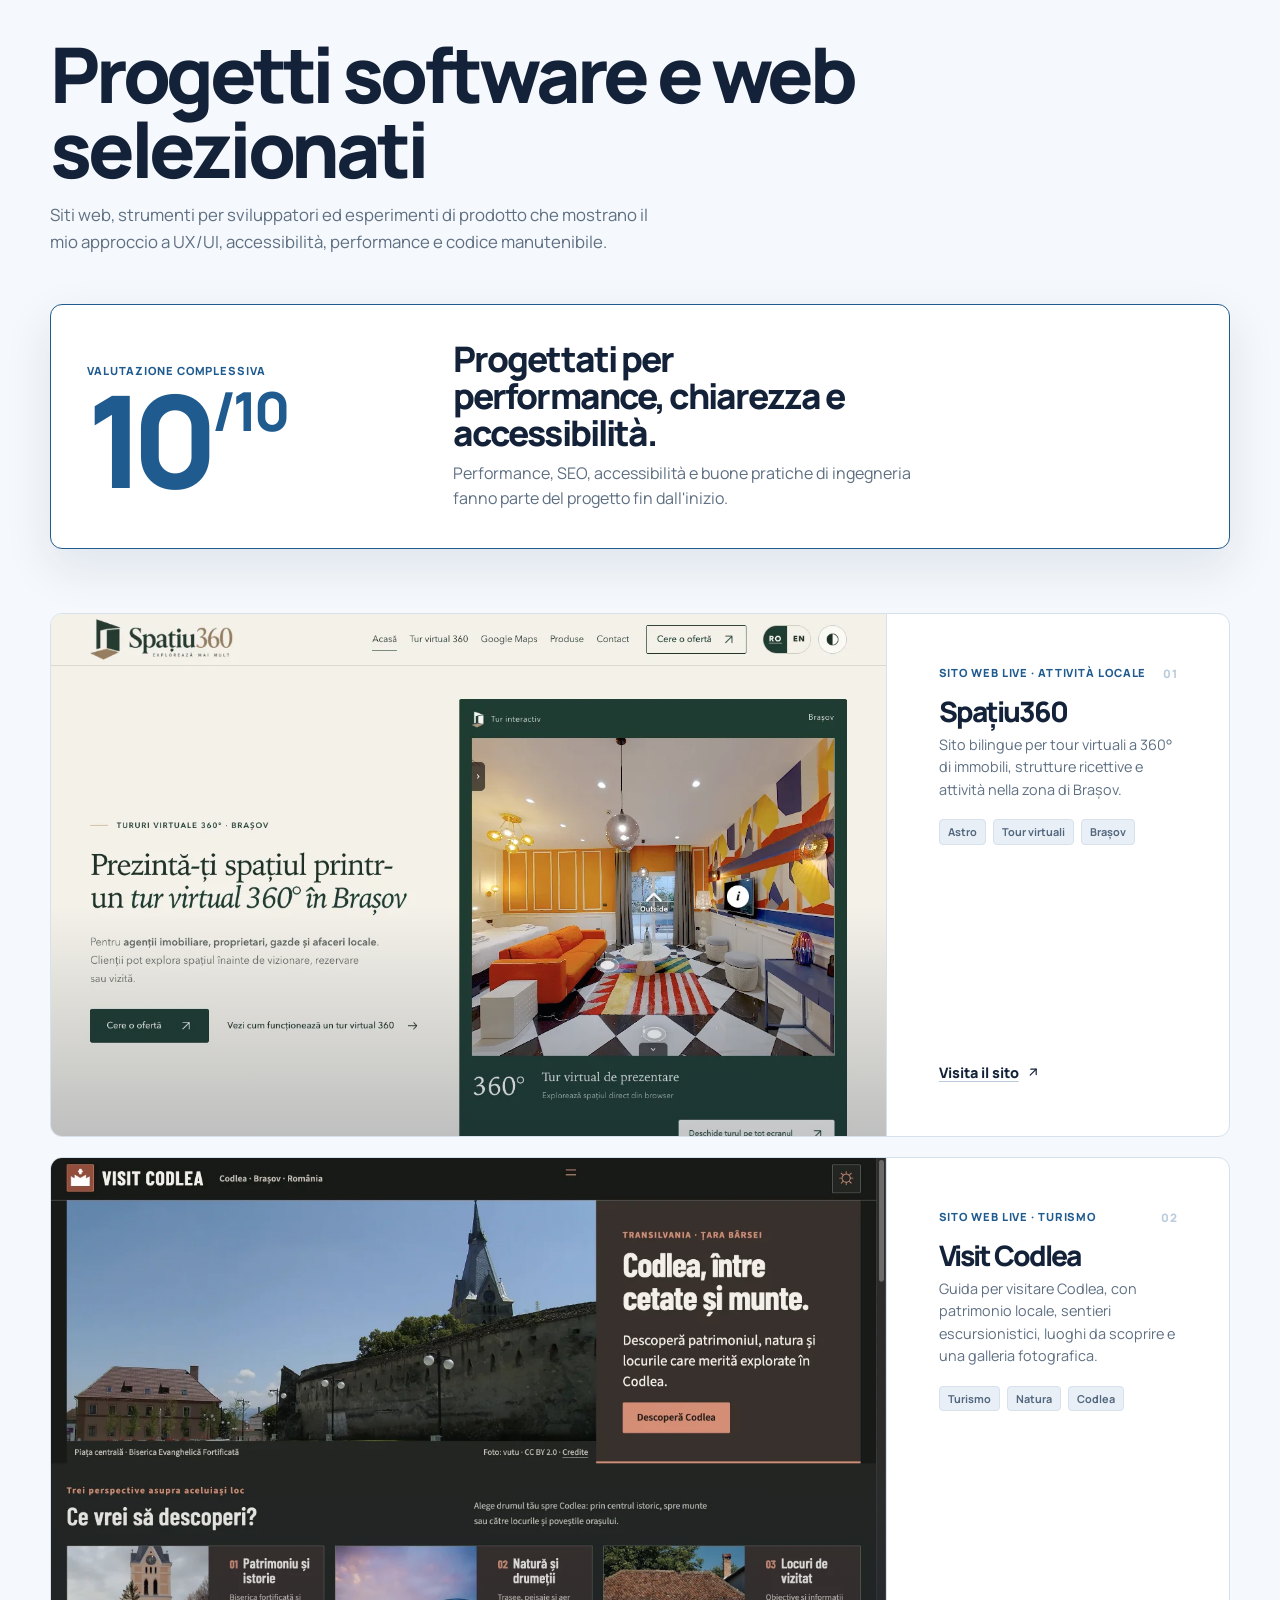
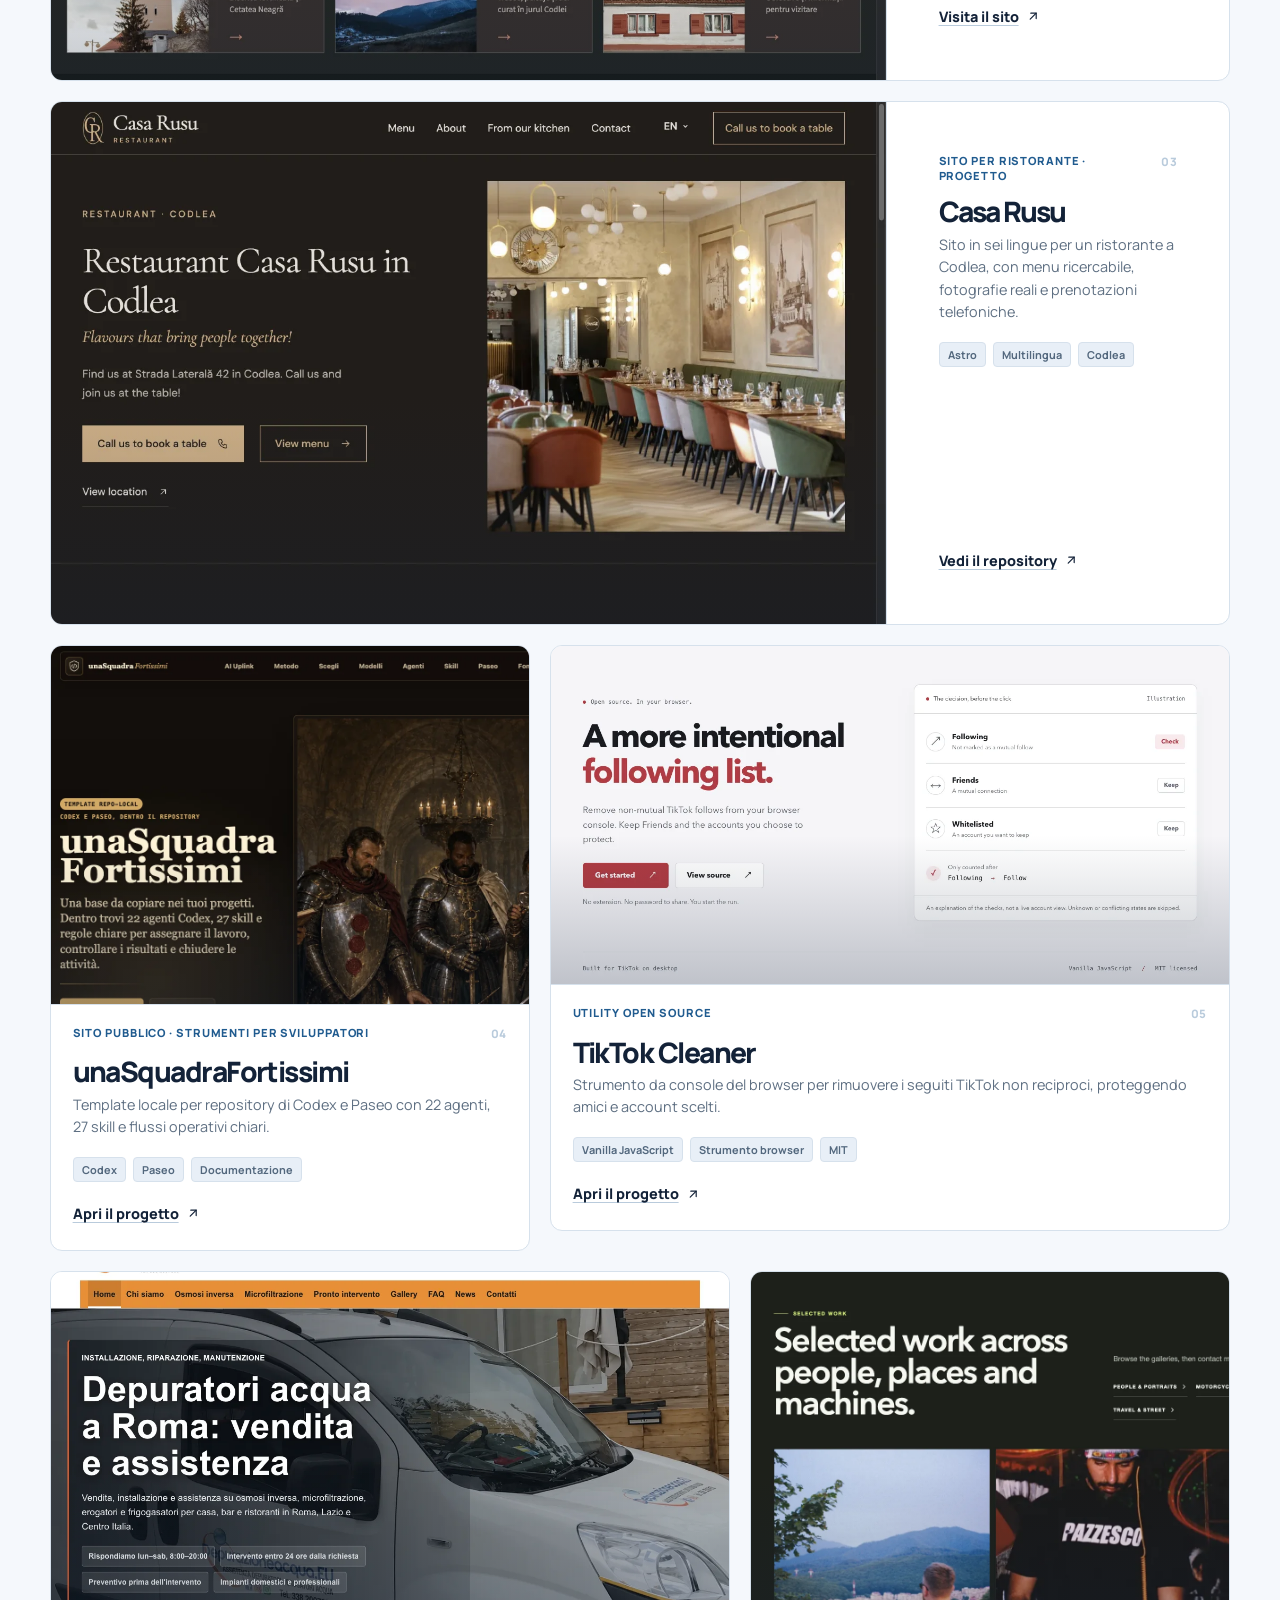
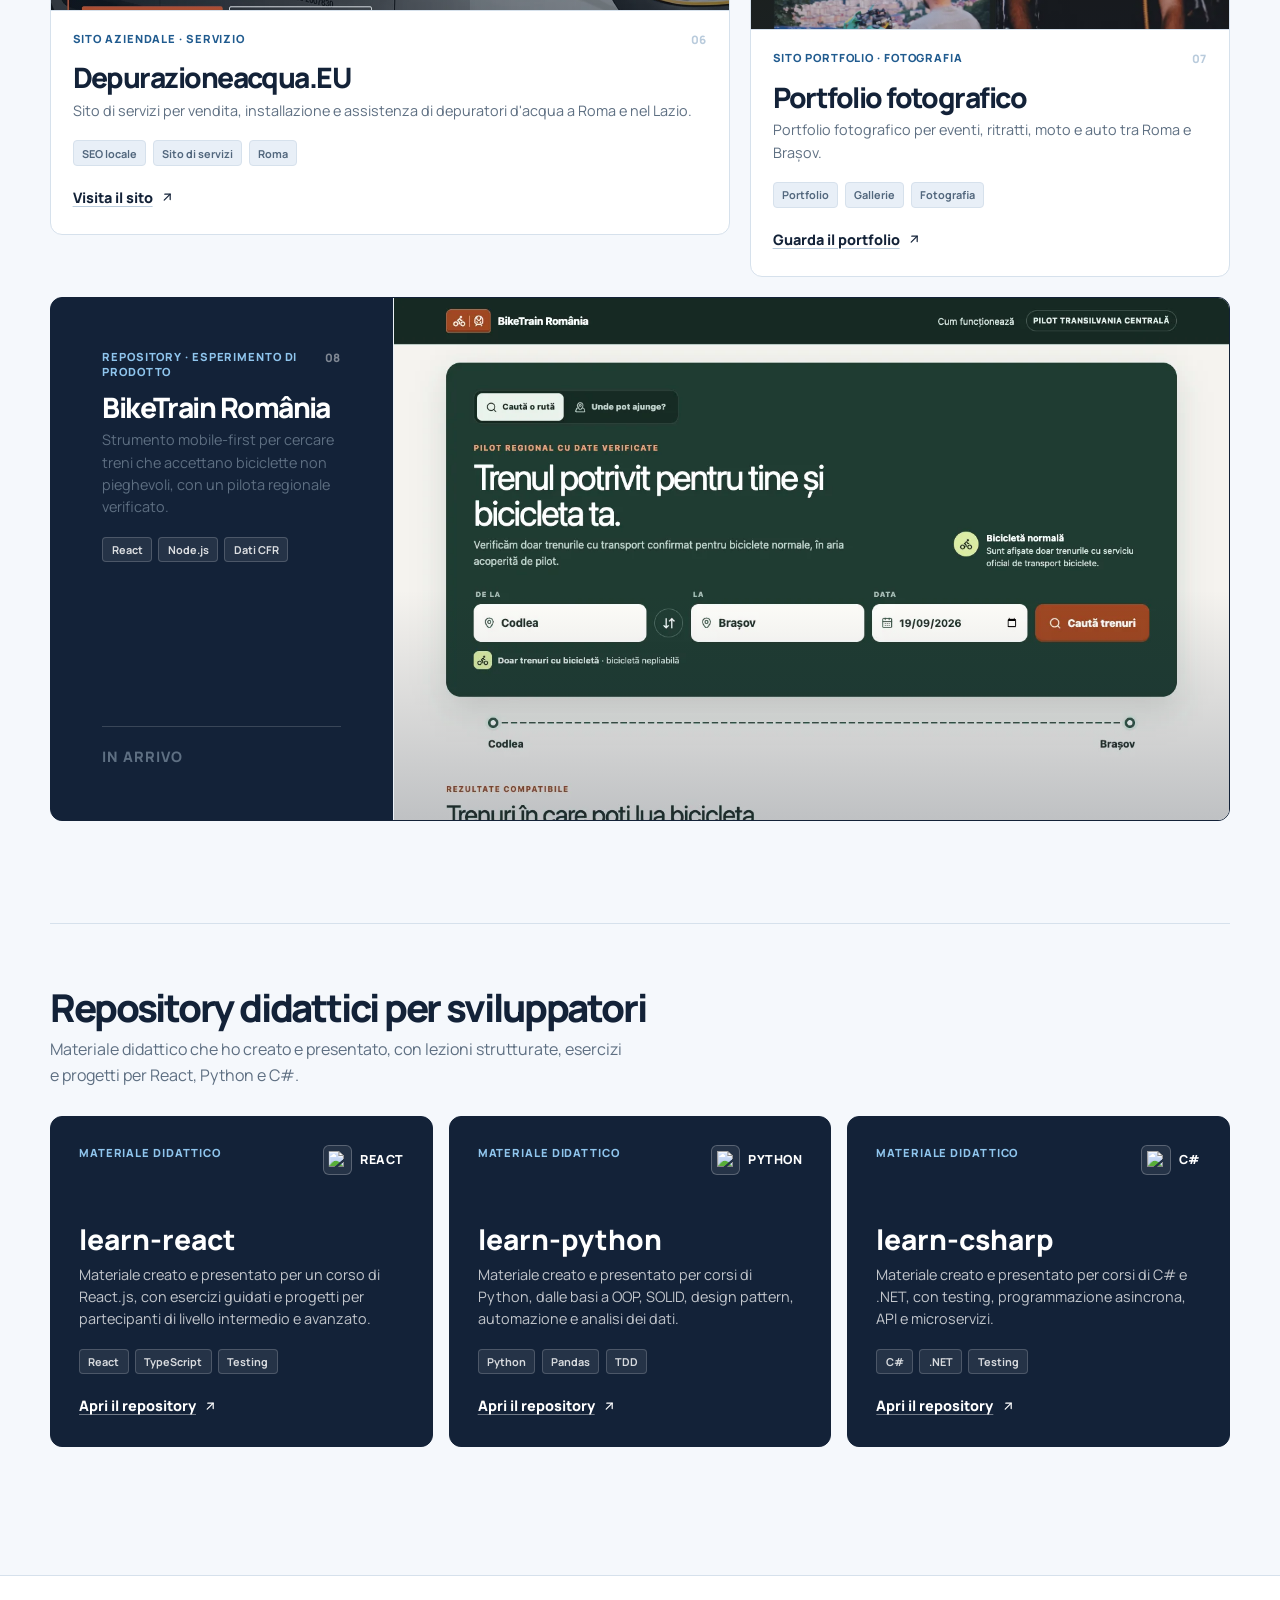
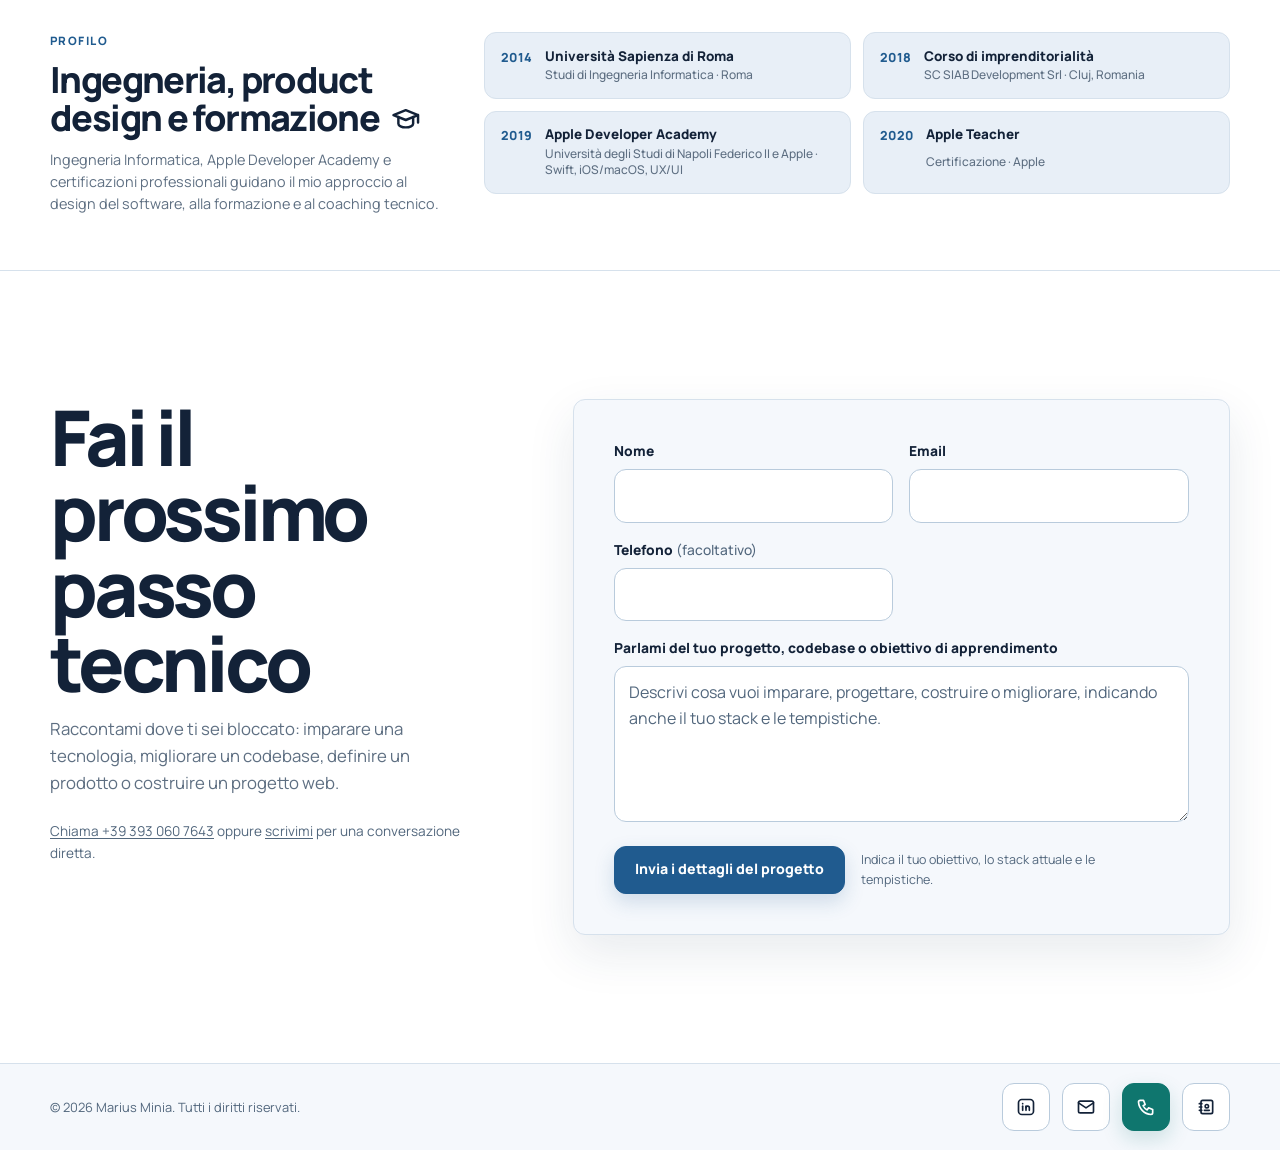
==== commit 51397733: "Add animated multilingual web showcase" ====
--- a/it/index.html
+++ b/it/index.html
@@ -38,7 +38,7 @@
     >
 
     <title>Sviluppatore, designer e formatore IT senior | Marius Minia</title>
-    <link rel="stylesheet" href="../assets/css/styles.css">
+    <link rel="stylesheet" href="../assets/css/styles.css?v=20261026">
 
     <script type="application/ld+json">
       {
@@ -196,6 +196,7 @@
           <a href="#services">Servizi</a>
           <a href="#teaching">Formazione</a>
           <a href="#work">Progetti</a>
+          <a href="/it/showcase/">Showcase</a>
           <a href="#background">Profilo</a>
           <a href="#contact">Contatti</a>
           <a
--- a/assets/css/styles.css
+++ b/assets/css/styles.css
@@ -2111,8 +2111,8 @@
   }
 }
 
-/* The navigation collapses at tablet width; content stacks below 768px. */
-@media (max-width: 900px) {
+/* Collapse the full navigation before the additional Showcase link overflows. */
+@media (max-width: 1300px) {
   .primary-nav {
     position: absolute;
     top: calc(100% + 1px);
@@ -2143,7 +2143,7 @@
     margin-top: 0.5rem;
   }
 
-  .language-switcher {
+  .primary-nav .language-switcher {
     justify-content: flex-start;
     margin-top: 0.5rem;
     padding: 0.5rem 0 0;
@@ -2192,6 +2192,13 @@
     display: none;
   }
 
+  html:not(.js) .nav-shell {
+    align-items: flex-start;
+    flex-direction: column;
+  }
+}
+
+@media (max-width: 900px) {
   .hero-grid {
     gap: 3rem;
   }
